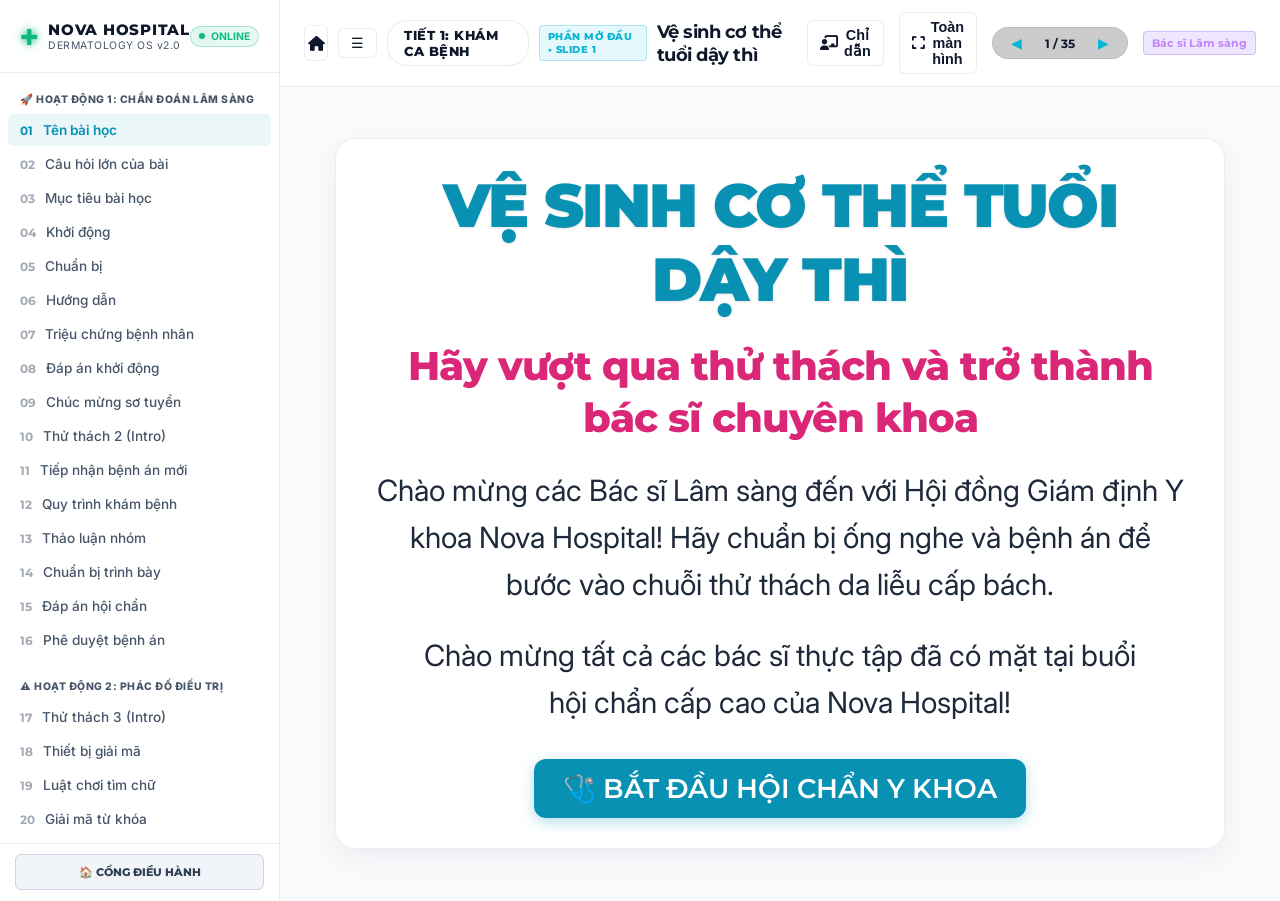
==== puberty_tiet1.html @ f9d6865f "feat: implement vertical 50-50 split layout for teacher guide" ====
<!DOCTYPE html>
<html lang="vi">
<head>
  <meta charset="UTF-8">
  <meta name="viewport" content="width=device-width, initial-scale=1.0">
  <title>NOVA HOSPITAL - PHÒNG KHÁM DA LIỄU ĐIỆN TỬ</title>
  <link rel="preconnect" href="https://fonts.googleapis.com">
  <link rel="preconnect" href="https://fonts.gstatic.com" crossorigin>
  <link href="https://fonts.googleapis.com/css2?family=Inter:wght@300;400;500;600;700;800&family=Montserrat:wght@400;500;600;700;800;900&display=swap" rel="stylesheet">
  <link rel="stylesheet" href="https://cdnjs.cloudflare.com/ajax/libs/font-awesome/6.4.0/css/all.min.css">
  <link rel="stylesheet" href="puberty_style.css">
</head>
<body>
  <!-- Canvas for Confetti -->
  <canvas id="confetti-canvas"></canvas>

  <!-- main app container -->
  <div class="app-container">
    
    <!-- LEFT SIDEBAR -->
    <aside class="sidebar">
      <div class="sidebar-header">
        <div class="clinic-logo">
          <div class="pulse-cross">✚</div>
          <div class="logo-text">
            <span class="logo-title">NOVA HOSPITAL</span>
            <span class="logo-subtitle">DERMATOLOGY OS v2.0</span>
          </div>
        </div>
        <div class="status-badge">
          <span class="live-dot"></span>
          <span class="live-text">ONLINE</span>
        </div>
      </div>

      <!-- Scrollable Steps Menu (35 Slides Navigator) -->
      <div class="sidebar-menu-scrollable">
        <nav class="sidebar-nav">
          <!-- HOẠT ĐỘNG 1 -->
          <div class="nav-group">
            <span class="nav-group-title">🚀 HOẠT ĐỘNG 1: CHẨN ĐOÁN LÂM SÀNG</span>
            <ul>
              <li class="nav-item active" data-slide="1">
                <span class="nav-num">01</span> <span class="nav-txt">Tên bài học</span>
              </li>
              <li class="nav-item" data-slide="2">
                <span class="nav-num">02</span> <span class="nav-txt">Câu hỏi lớn của bài</span>
              </li>
              <li class="nav-item" data-slide="3">
                <span class="nav-num">03</span> <span class="nav-txt">Mục tiêu bài học</span>
              </li>
              <li class="nav-item" data-slide="4">
                <span class="nav-num">04</span> <span class="nav-txt">Khởi động</span>
              </li>
              <li class="nav-item" data-slide="5">
                <span class="nav-num">05</span> <span class="nav-txt">Chuẩn bị</span>
              </li>
              <li class="nav-item" data-slide="6">
                <span class="nav-num">06</span> <span class="nav-txt">Hướng dẫn</span>
              </li>
              <li class="nav-item" data-slide="7">
                <span class="nav-num">07</span> <span class="nav-txt">Triệu chứng bệnh nhân</span>
              </li>
              <li class="nav-item" data-slide="8">
                <span class="nav-num">08</span> <span class="nav-txt">Đáp án khởi động</span>
              </li>
              <li class="nav-item" data-slide="9">
                <span class="nav-num">09</span> <span class="nav-txt">Chúc mừng sơ tuyển</span>
              </li>
              <li class="nav-item" data-slide="10">
                <span class="nav-num">10</span> <span class="nav-txt">Thử thách 2 (Intro)</span>
              </li>
              <li class="nav-item" data-slide="11">
                <span class="nav-num">11</span> <span class="nav-txt">Tiếp nhận bệnh án mới</span>
              </li>
              <li class="nav-item" data-slide="12">
                <span class="nav-num">12</span> <span class="nav-txt">Quy trình khám bệnh</span>
              </li>
              <li class="nav-item" data-slide="13">
                <span class="nav-num">13</span> <span class="nav-txt">Thảo luận nhóm</span>
              </li>
              <li class="nav-item" data-slide="14">
                <span class="nav-num">14</span> <span class="nav-txt">Chuẩn bị trình bày</span>
              </li>
              <li class="nav-item" data-slide="15">
                <span class="nav-num">15</span> <span class="nav-txt">Đáp án hội chẩn</span>
              </li>
              <li class="nav-item" data-slide="16">
                <span class="nav-num">16</span> <span class="nav-txt">Phê duyệt bệnh án</span>
              </li>
            </ul>
          </div>

          <!-- HOẠT ĐỘNG 2 -->
          <div class="nav-group">
            <span class="nav-group-title">⚠️ HOẠT ĐỘNG 2: PHÁC ĐỒ ĐIỀU TRỊ</span>
            <ul>
              <li class="nav-item" data-slide="17">
                <span class="nav-num">17</span> <span class="nav-txt">Thử thách 3 (Intro)</span>
              </li>
              <li class="nav-item" data-slide="18">
                <span class="nav-num">18</span> <span class="nav-txt">Thiết bị giải mã</span>
              </li>
              <li class="nav-item" data-slide="19">
                <span class="nav-num">19</span> <span class="nav-txt">Luật chơi tìm chữ</span>
              </li>
              <li class="nav-item" data-slide="20">
                <span class="nav-num">20</span> <span class="nav-txt">Giải mã từ khóa</span>
              </li>
              <li class="nav-item" data-slide="21">
                <span class="nav-num">21</span> <span class="nav-txt">3 từ khóa đúng</span>
              </li>
              <li class="nav-item" data-slide="22">
                <span class="nav-num">22</span> <span class="nav-txt">Giải thích cơ chế</span>
              </li>
              <li class="nav-item" data-slide="23">
                <span class="nav-num">23</span> <span class="nav-txt">Chúc mừng</span>
              </li>
              <li class="nav-item" data-slide="24">
                <span class="nav-num">24</span> <span class="nav-txt">Thực hành lâm sàng</span>
              </li>
              <li class="nav-item" data-slide="25">
                <span class="nav-num">25</span> <span class="nav-txt">Chuẩn bị kê đơn</span>
              </li>
              <li class="nav-item" data-slide="26">
                <span class="nav-num">26</span> <span class="nav-txt">Quy chế kê đơn</span>
              </li>
              <li class="nav-item" data-slide="27">
                <span class="nav-num">27</span> <span class="nav-txt">Trình duyệt đơn thuốc</span>
              </li>
              <li class="nav-item" data-slide="28">
                <span class="nav-num">28</span> <span class="nav-txt">Đáp án tắm rửa</span>
              </li>
              <li class="nav-item" data-slide="29">
                <span class="nav-num">29</span> <span class="nav-txt">Quy trình làm sạch</span>
              </li>
            </ul>
          </div>

          <!-- HOẠT ĐỘNG 3 -->
          <div class="nav-group">
            <span class="nav-group-title">🛠️ HOẠT ĐỘNG 3: SẮC PHONG CHUYÊN KHOA</span>
            <ul>
              <li class="nav-item" data-slide="30">
                <span class="nav-num">30</span> <span class="nav-txt">Nên làm gì để sạch sẽ</span>
              </li>
              <li class="nav-item" data-slide="31">
                <span class="nav-num">31</span> <span class="nav-txt">Chuẩn bị T-Chart</span>
              </li>
              <li class="nav-item" data-slide="32">
                <span class="nav-num">32</span> <span class="nav-txt">Quy chế thi</span>
              </li>
              <li class="nav-item" data-slide="33">
                <span class="nav-num">33</span> <span class="nav-txt">Phân loại Nên/Không nên</span>
              </li>
              <li class="nav-item" data-slide="34">
                <span class="nav-num">34</span> <span class="nav-txt">Nghi thức sắc phong</span>
              </li>
              <li class="nav-item" data-slide="35">
                <span class="nav-num">35</span> <span class="nav-txt">Quy trình tắm đúng cách</span>
              </li>
            </ul>
          </div>
        </nav>
      </div>
      <!-- Back to Portal button -->
      <div style="padding: 10px 15px; border-top: 1px solid var(--glass-border);">
        <a href="puberty_portal.html" class="btn btn-surface btn-block" style="display: block; text-align: center; text-decoration: none; padding: 10px; border-radius: 6px; font-size: 11px; font-weight: 800; color: var(--text-muted);">🏠 CỔNG ĐIỀU HÀNH</a>
      </div>
    </aside>

    <!-- MAIN APP CONTENT VIEWPORT -->
    <main class="main-content">
      
      <!-- Top header control bar -->
      <header class="top-bar">
        <div class="header-left" style="display: flex; align-items: center; gap: 10px;">
          <a href="puberty_portal.html" class="back-portal-btn" title="Quay lại Cổng Học Tập"><i class="fa-solid fa-house"></i></a>
          <button class="control-btn" id="sidebar-toggle" title="Thu gọn / Mở rộng Sidebar">☰</button>
          <div class="active-stage-indicator" id="current-stage-display">
            TIẾT 1: KHÁM CA BỆNH
          </div>
          <span class="phase-badge" id="slide-phase-badge">BÀI GIẢNG Y KHOA</span>
          <h2 class="slide-title" id="slide-title-text">Hành Trình Sắc Phong Bác Sĩ Chuyên Khoa</h2>
        </div>
        
        <div class="header-right" style="display: flex; align-items: center; gap: 15px;">
          <button class="control-btn" id="teacher-guide-toggle" title="Chỉ dẫn giảng dạy" style="font-weight: 800; display: inline-flex; align-items: center; gap: 6px; cursor: pointer;"><i class="fa-solid fa-chalkboard-user"></i> <span class="btn-lbl">Chỉ dẫn</span></button>
          <button class="control-btn" id="fullscreen-toggle" title="Toàn màn hình" style="font-weight: 800; display: inline-flex; align-items: center; gap: 6px; cursor: pointer;"><i class="fa-solid fa-expand"></i> <span class="btn-lbl">Toàn màn hình</span></button>
          <!-- Slide Navigation Controls -->
          <div class="slide-arrows">
            <button class="arrow-btn" id="prev-slide-btn" title="Slide trước">◀</button>
            <span class="slide-counter" id="slide-counter-text">1 / 35</span>
            <button class="arrow-btn" id="next-slide-btn" title="Slide tiếp theo">▶</button>
          </div>

          <!-- Dynamic status indicator -->
          <div class="role-status">
            <span class="role-badge" id="header-role-badge">Bác sĩ Lâm sàng</span>
          </div>
        </div>
      </header>

      <!-- Slides Viewport -->
      <div class="slides-viewport">

        <!-- ==================== PHẦN MỞ ĐẦU BÀI HỌC ==================== -->
        <!-- Slide 1: Tên bài học -->
        <section class="slide active" id="slide-1">
          <div class="slide-layout flex-center-col text-center">
            <div class="slide-frame">
              <h1 class="main-title">Vệ sinh cơ thể tuổi dậy thì</h1>
              <h2 class="sub-title">Hãy vượt qua thử thách và trở thành bác sĩ chuyên khoa</h2>
              <div class="content-text" style="max-width: 900px; margin: 0 auto;">
                Chào mừng các Bác sĩ Lâm sàng đến với Hội đồng Giám định Y khoa Nova Hospital! 
                Hãy chuẩn bị ống nghe và bệnh án để bước vào chuỗi thử thách da liễu cấp bách.
              </div>
              <div class="content-text" style="font-size: 24pt !important color: #475569; margin-top: 1.5rem;">
                Chào mừng tất cả các bác sĩ thực tập đã có mặt tại buổi hội chẩn cấp cao của Nova Hospital!
              </div>
              <div style="margin-top: 2rem;">
                <button class="btn btn-cyan btn-lg" onclick="navigateToSlide(2)">🩺 BẮT ĐẦU HỘI CHẨN Y KHOA</button>
              </div>
            </div>
          </div>
        </section>

        <!-- Slide 2: Câu hỏi lớn của bài học -->
        <section class="slide" id="slide-2">
          <div class="slide-layout flex-center-col text-center">
            <div class="slide-frame" style="max-width: 1050px; padding: 40px !important;">
              <div class="badge-red" style="padding: 6px 14px; border-radius: 12px; font-size: 16pt !important font-weight: 900; display: inline-block; margin-bottom: 25px; text-transform: uppercase; letter-spacing: 1.5px; background: rgba(6, 182, 212, 0.15); border: 1.5px solid var(--cyan); color: var(--cyan);">❓ CÂU HỎI LỚN (BIG QUESTION)</div>
              <h1 class="main-title" style="font-size: 46pt !important line-height: 1.3; margin-bottom: 30px;">CÂU HỎI LỚN CỦA BÀI HỌC</h1>
              
              <div class="content-text" style="max-width: 850px; margin: 0 auto 35px auto; font-size: 34pt !important font-weight: 900; color: #FFF; line-height: 1.6; padding: 35px 30px; background: rgba(6, 182, 212, 0.04); border: 2px dashed var(--cyan); border-radius: 16px; box-shadow: 0 0 20px rgba(0, 240, 255, 0.1);">
                "Làm thế nào để cơ thể luôn sạch sẽ, thơm tho trong cả giai đoạn tuổi dậy thì?"
              </div>
              
              <div>
                <button class="btn btn-cyan btn-lg btn-pulse" style="font-weight: 900; font-size: 22pt !important" onclick="navigateToSlide(3)">MỤC TIÊU BÀI HỌC ▶</button>
              </div>
            </div>
          </div>
        </section>

        <!-- Slide 2: Mục tiêu bài học -->
        <section class="slide" id="slide-3">
          <div class="slide-layout flex-center-col text-center">
            <div class="slide-frame">
              <h1 class="main-title">Mục tiêu cần đạt</h1>
              <div class="content-text" style="max-width: 900px; text-align: left; margin: 2rem auto 0 auto; display: flex; flex-direction: column; gap: 20px;">
                <div>- 🎯 <strong>Kiến thức:</strong> Giải mã được cơ chế sinh mùi và mụn do hoóc-môn tuổi dậy thì.</div>
                <div>- 🎯 <strong>Kỹ năng:</strong> Khám, chẩn đoán ca bệnh và kê đơn quy trình làm sạch định lượng chuẩn y khoa.</div>
                <div>- 🎯 <strong>Thái độ:</strong> Chủ động, tự tin chăm sóc cơ thể sạch sẽ, thơm tho và xóa bỏ ngại ngùng.</div>
              </div>
              <div style="margin-top: 3rem;">
                <button class="btn btn-cyan btn-lg" onclick="navigateToSlide(4)">TIẾN VÀO THỬ THÁCH 1 ▶</button>
              </div>
            </div>
          </div>
        </section>

        <!-- ==================== THỬ THÁCH 1: KHÁM LÂM SÀNG SƠ BỘ ==================== -->
        <!-- Slide 3: Tên hoạt động Khởi động -->
        <section class="slide" id="slide-4">
          <div class="slide-layout flex-center-col text-center">
            <div class="slide-frame">
              <h1 class="main-title">Khởi động</h1>
              <h2 class="sub-title">Cấp độ: Bác sĩ Thực tập</h2>
              <div class="content-text" style="max-width: 800px; margin: 0 auto;">
                - <strong>Nhiệm vụ:</strong> Tìm ra nguyên nhân khiến bệnh nhân gặp các triệu chứng bất thường.
              </div>

              <!-- Emergency Zone Siren and Doctor Image -->
              <div class="emergency-zone">
                <div class="emergency-light-container">
                  <div class="emergency-siren">🚨</div>
                </div>
                <img src="symptom_doctor.png" alt="Doctor" style="width: 140px; height: 140px; object-fit: contain; border-radius: 12px;">
                <div class="emergency-light-container">
                  <div class="emergency-siren">🚨</div>
                </div>
              </div>

              <div style="margin-top: 3rem;">
                <button class="btn btn-cyan btn-lg" onclick="navigateToSlide(5)">TIẾP NHẬN BỆNH ÁN ▶</button>
              </div>
            </div>
          </div>
        </section>

        <!-- Slide 4: Khởi động — Chuẩn bị -->
        <section class="slide prep-slide" id="slide-5">
          <div class="slide-layout flex-center-col text-center">
            <div class="slide-frame">
              <h1 class="main-title">CHUẨN BỊ</h1>
              <h2 class="sub-title">Sẵn sàng kíp trực</h2>
              <div class="content-text" style="max-width: 900px; text-align: left; margin: 2rem auto 0 auto; display: flex; flex-direction: column; gap: 20px;">
                <div>- 👥 Chia nhóm 4 học sinh (kíp trực lâm sàng).</div>
                <div>- 📖 Chuẩn bị đọc hồ sơ bệnh án trên màn hình.</div>
              </div>
              <div style="margin-top: 3rem;">
                <button class="btn btn-cyan btn-lg" onclick="navigateToSlide(6)">XEM HƯỚNG DẪN ▶</button>
              </div>
            </div>
          </div>
        </section>

        <!-- Slide 5: Khởi động — Hướng dẫn & Yêu cầu -->
        <section class="slide prep-slide" id="slide-6">
          <div class="slide-layout flex-center-col text-center">
            <div class="slide-frame">
              <h1 class="main-title">HƯỚNG DẪN</h1>
              <h2 class="sub-title">Nhiệm vụ cho bác sĩ</h2>
              <div class="content-text" style="max-width: 900px; text-align: left; margin: 2rem auto 0 auto; display: flex; flex-direction: column; gap: 20px;">
                <div>- 💡 Đọc bệnh án và tìm ra nguyên nhân bệnh nhân có các triệu chứng đó.</div>
                <div>- 🙋 Giơ tay lên bảng chỉ ra nguyên nhân phát sinh triệu chứng.</div>
              </div>
              <div style="margin-top: 3rem;">
                <button class="btn btn-cyan btn-lg" onclick="navigateToSlide(7)">XEM HỒ SƠ BỆNH ÁN ▶</button>
              </div>
            </div>
          </div>
        </section>

        <!-- Slide 6: Khởi động — Câu hỏi điều hướng (Dossiers displayed here) -->
        <section class="slide" id="slide-7">
          <div class="slide-layout flex-center-col text-center" style="justify-content: flex-start; padding-top: 1rem;">
            <div class="slide-frame" style="max-width: 1100px;">
              <h1 class="main-title" style="margin-bottom: 0.25rem !important; font-size: 34pt !important">TÌM NGUYÊN NHÂN GÂY RA CÁC TRIỆU CHỨNG BẤT THƯỜNG CỦA BỆNH NHÂN</h1>
              <h2 class="sub-title" style="margin-bottom: 0.75rem !important;">Hồ sơ bệnh án trên màn hình</h2>
              
              <div style="display: flex; gap: 15px; justify-content: center; width: 100%; flex-wrap: wrap; margin-top: 1rem;">
                <!-- Bệnh nhân Su -->
                <div class="patient-folder" style="width: 320px !important; cursor: default;">
                  <img src="symptom_acne.png" class="patient-img" alt="Su Acne">
                  <h3 style="color: #0891B2; margin-top: 5px; font-size: 28pt !important">Bạn SU</h3>
                  <div style="text-align: left; font-size: 24pt !important margin-top: 10px; line-height: 1.4;">
                    <span class="badge-red" style="padding: 1px 6px; border-radius: 4px; font-size: 0.75rem; font-weight: 700;">MỤN SƯNG ĐỎ</span>
                    <div style="margin-top: 8px;">- <strong>Triệu chứng:</strong> Da mặt đổ nhiều dầu, xuất hiện nhiều nốt mụn đỏ sưng tấy trên trán.</div>
                    <div style="margin-top: 8px; color: #BE123C;">- <strong>Thói quen:</strong> Thường xuyên dùng tay bẩn sờ lên mặt, tự ý cạy và nặn mụn.</div>
                  </div>
                </div>

                <!-- Bệnh nhân Nam -->
                <div class="patient-folder" style="width: 320px !important; cursor: default;">
                  <img src="symptom_sweat.png" class="patient-img" alt="Nam Sweat">
                  <h3 style="color: #DB2777; margin-top: 5px; font-size: 28pt !important">Bạn NAM</h3>
                  <div style="text-align: left; font-size: 24pt !important margin-top: 10px; line-height: 1.4;">
                    <span class="badge-amber" style="padding: 1px 6px; border-radius: 4px; font-size: 0.75rem; font-weight: 700;">MÙI CHUA NÁCH</span>
                    <div style="margin-top: 8px;">- <strong>Triệu chứng:</strong> Vùng dưới cánh tay tiết nhiều mồ hôi và phát ra mùi chua nồng, khó chịu.</div>
                    <div style="margin-top: 8px; color: #B45309;">- <strong>Thói quen:</strong> Đá bóng xong không tắm ngay, chỉ lau qua người, mặc nguyên quần áo đẫm mồ hôi đi ngủ.</div>
                  </div>
                </div>

                <!-- Bệnh nhân Kem -->
                <div class="patient-folder" style="width: 320px !important; cursor: default;">
                  <img src="symptom_dental.png" class="patient-img" alt="Kem Dental">
                  <h3 style="color: #8B5CF6; margin-top: 5px; font-size: 28pt !important">Bạn KEM</h3>
                  <div style="text-align: left; font-size: 24pt !important margin-top: 10px; line-height: 1.4;">
                    <span class="badge-pink" style="padding: 1px 6px; border-radius: 4px; font-size: 0.75rem; font-weight: 700;">HÔI MIỆNG</span>
                    <div style="margin-top: 8px;">- <strong>Triệu chứng:</strong> Hơi thở bị hôi, có mùi khó chịu dù vẫn đánh răng hàng ngày.</div>
                    <div style="margin-top: 8px; color: #BE185D;">- <strong>Thói quen:</strong> Hay ăn đồ ngọt buổi tối, thường xuyên quên đánh răng, không cạo lưỡi và không súc miệng sau ăn ngọt.</div>
                  </div>
                </div>
              </div>

              <div style="margin-top: 2rem;">
                <button class="btn btn-cyan btn-lg" onclick="navigateToSlide(8)">ĐỐI CHIẾU LÂM SÀNG ▶</button>
              </div>
            </div>
          </div>
        </section>

        <!-- Slide 7: Khởi động — Đáp án -->
        <section class="slide" id="slide-8">
          <div class="slide-layout flex-center-col text-center" style="justify-content: flex-start; padding-top: 1rem;">
            <div class="slide-frame" style="max-width: 1100px;">
              <h1 class="main-title" style="margin-bottom: 0.25rem !important;">KẾT QUẢ ĐỐI CHIẾU LÂM SÀNG</h1>
              <h2 class="sub-title" style="margin-bottom: 0.75rem !important;">Nguyên nhân thực tế từ thói quen</h2>
              <p class="content-text" style="margin-bottom: 1rem; font-size: 24pt !important">- 👉 <strong>Tương tác:</strong> Click mở từng hồ sơ dưới đây để xem chẩn đoán chi tiết sau khi học sinh trình bày</p>
              
              <div class="patient-folders">
                <!-- Su Diagnosis -->
                <div class="patient-folder" onclick="toggleFolder(this)" style="width: 320px !important;">
                  <img src="symptom_acne.png" class="patient-img" alt="Su">
                  <h3 style="color: #0891B2; margin-top: 5px; font-size: 24pt !important">Bệnh nhân SU</h3>
                  <div class="patient-folder-content" style="font-size: 24pt !important line-height: 1.4;">
                    - <strong>Chẩn đoán y khoa:</strong> Hoóc-môn tuổi dậy thì kích thích tuyến bã nhờn hoạt động mạnh gây thừa dầu, tắc lỗ chân lông. Việc dùng tay bẩn cạy mụn khiến vi khuẩn tấn công gây sưng viêm.
                  </div>
                </div>

                <!-- Nam Diagnosis -->
                <div class="patient-folder" onclick="toggleFolder(this)" style="width: 320px !important;">
                  <img src="symptom_sweat.png" class="patient-img" alt="Nam">
                  <h3 style="color: #DB2777; margin-top: 5px; font-size: 24pt !important">Bệnh nhân NAM</h3>
                  <div class="patient-folder-content" style="font-size: 24pt !important line-height: 1.4;">
                    - <strong>Chẩn đoán y khoa:</strong> Hoóc-môn tuổi dậy thì kích hoạt tuyến mồ hôi đặc (apocrine) tiết ra protein và chất béo. Các chất tiết này bị vi khuẩn trên da phát triển phân hủy, dẫn đến mùi hôi chua.
                  </div>
                </div>

                <!-- Kem Diagnosis -->
                <div class="patient-folder" onclick="toggleFolder(this)" style="width: 320px !important;">
                  <img src="symptom_dental.png" class="patient-img" alt="Kem">
                  <h3 style="color: #8B5CF6; margin-top: 5px; font-size: 24pt !important">Bệnh nhân KEM</h3>
                  <div class="patient-folder-content" style="font-size: 24pt !important line-height: 1.4;">
                    - <strong>Chẩn đoán y khoa:</strong> Thức ăn thừa và đường từ đồ ngọt tù đọng trong khoang miệng, kẽ răng và bề mặt lưỡi tạo môi trường lý tưởng cho vi khuẩn phát triển, phân hủy hữu cơ và sinh ra mùi hôi.
                  </div>
                </div>
              </div>

              <div style="margin-top: 2rem;">
                <button class="btn btn-cyan btn-lg" onclick="navigateToSlide(9)">XÁC NHẬN KẾT QUẢ ▶</button>
              </div>
            </div>
          </div>
        </section>

        <!-- Slide 8: Khởi động — Tổng kết & Chúc mừng -->
        <section class="slide" id="slide-9">
          <div class="slide-layout flex-center-col text-center">
            <div class="slide-frame">
              <h1 class="main-title">CHÚC MỪNG: VƯỢT QUA VÒNG SƠ TUYỂN!</h1>
              <h2 class="sub-title">Kết luận của Viện trưởng</h2>
              <div class="content-text" style="max-width: 900px; margin: 0 auto; text-align: left;">
                <span style="font-size: 4rem; display: block; margin-bottom: 1rem; text-align: center;">🎉</span>
                <div style="text-align: center; font-weight: bold; margin-bottom: 1rem;">Chúc mừng các bác sĩ đã nhận diện chính xác hành vi lỗi!</div>
                <div>- <strong>Tổng kết:</strong> Các triệu chứng mụn hay mùi hôi đều xuất phát trực tiếp từ những thói quen sinh hoạt chưa khoa học của các bạn khi bước vào lứa tuổi này.</div>
              </div>
              <div style="margin-top: 3rem;">
                <button class="btn btn-cyan btn-lg" onclick="navigateToSlide(10)">TIẾN VÀO THỬ THÁCH 2 ▶</button>
              </div>
            </div>
          </div>
        </section>

        <!-- ==================== HOẠT ĐỘNG 1: HỘI CHẨN CA BỆNH ==================== -->
        <!-- Slide 9: Tên Hoạt động 1 (Welcome Interns to Residents) -->
        <section class="slide" id="slide-10">
          <div class="slide-layout flex-center-col text-center">
            <div class="slide-frame">
              <h1 class="main-title">THỬ THÁCH 2: HỘI CHẨN CHUYÊN SÂU</h1>
              <h2 class="sub-title">Chào mừng các bác sĩ nội trú</h2>
              <div class="content-text" style="max-width: 850px; margin: 0 auto; line-height: 1.8;">
                Chào mừng các bạn đã được thăng cấp lên Bác sĩ Nội trú!<br>
                Thử thách thứ 2 yêu cầu chúng ta hội chẩn chuyên sâu để truy tìm thủ phạm thực sự bên trong cơ thể.
              </div>
              <div style="margin-top: 3rem;">
                <button class="btn btn-cyan btn-lg" onclick="navigateToSlide(11)">TIẾP NHẬN HỒ SƠ BỆNH ÁN ▶</button>
              </div>
            </div>
          </div>
        </section>

        <!-- Slide 10: Hoạt động 1 — Chuẩn bị (Tích hợp 5 hồ sơ bệnh án để chọn và bốc thăm) -->
        <section class="slide" id="slide-11">
          <div class="slide-layout flex-center-col text-center" style="justify-content: flex-start; padding-top: 0.5rem;">
            <div class="slide-frame" style="max-width: 1100px;">
              <h1 class="main-title" style="margin-bottom: 0.25rem !important;">TIẾP NHẬN HỒ SƠ BỆNH ÁN MỚI</h1>
              <h2 class="sub-title" style="margin-bottom: 0.5rem !important;">Hồ sơ bệnh nhân lâm sàng (Nova Hospital)</h2>
              
              <div class="content-text" style="text-align: left; max-width: 900px; margin: 0 auto 1.5rem auto; font-size: 24pt !important">
                - 👥 <strong>Chuẩn bị:</strong> Chia nhóm 4 kíp trực.
                - 📖 Đọc hồ sơ bệnh án trên màn hình.
                - 🎲 Click chọn các thẻ bên dưới hoặc bấm nút "BỐC THĂM BỆNH ÁN NGẪU NHIÊN" để kíp trực nhận ca bệnh.
              </div>

              <!-- Case Shuffler Container -->
              <div class="shuffle-container">
                <div class="shuffle-cards-row" id="shuffler-cards-row">
                  <!-- Minh -->
                  <div class="shuffle-card" id="sh-card-minh" onclick="selectHospitalPatient('minh')">
                    <span style="font-size: 34pt !important">👦</span>
                    <strong style="margin-top: 10px;">Bạn Minh</strong>
                  </div>
                  <!-- Nhi -->
                  <div class="shuffle-card" id="sh-card-nhi" onclick="selectHospitalPatient('nhi')">
                    <span style="font-size: 34pt !important">👧</span>
                    <strong style="margin-top: 10px;">Bạn Nhi</strong>
                  </div>
                  <!-- An -->
                  <div class="shuffle-card" id="sh-card-an" onclick="selectHospitalPatient('an')">
                    <span style="font-size: 34pt !important">👦</span>
                    <strong style="margin-top: 10px;">Bạn An</strong>
                  </div>
                  <!-- Linh -->
                  <div class="shuffle-card" id="sh-card-linh" onclick="selectHospitalPatient('linh')">
                    <span style="font-size: 34pt !important">👧</span>
                    <strong style="margin-top: 10px;">Bạn Linh</strong>
                  </div>
                  <!-- Ninh -->
                  <div class="shuffle-card" id="sh-card-ninh" onclick="selectHospitalPatient('ninh')">
                    <span style="font-size: 34pt !important">👦</span>
                    <strong style="margin-top: 10px;">Bạn Ninh</strong>
                  </div>
                </div>

                <div style="display: flex; gap: 15px; margin-top: 0.5rem; justify-content: center;">
                  <button class="btn btn-cyan" id="start-shuffle-btn" onclick="startCaseShuffler()">🎲 BỐC THĂM BỆNH ÁN NGẪU NHIÊN</button>
                </div>

                <!-- Patient info details card (No mechanism details!) -->
                <div id="hospital-patient-details-box" style="width: 100%; text-align: left; padding: 15px; min-height: 180px; line-height: 1.5; font-size: 24pt !important border: 1px solid rgba(0,0,0,0.08); border-radius: 12px; margin-top: 1rem; background: #FFF;">
                  <div id="shuffler-placeholder" style="text-align: center; color: #94A3B8; padding-top: 30px;">
                    🔍 Click chọn một thẻ bệnh nhân ở trên hoặc bấm nút Bốc thăm để xem hồ sơ lâm sàng chi tiết.
                  </div>
                  <div id="shuffler-patient-detail" class="hidden">
                    <h3 id="detail-patient-name" style="color: #0891B2; margin-bottom: 10px; font-size: 28pt !important">Hồ sơ bệnh nhân</h3>
                    <p id="detail-patient-symptoms">🔴 <strong>Triệu chứng lâm sàng:</strong> ...</p>
                    <p id="detail-patient-habits" style="margin-top: 8px;">⚠️ <strong>Thói quen sinh hoạt chưa đúng:</strong> ...</p>
                  </div>
                </div>
              </div>

              <div style="margin-top: 1.5rem;">
                <button class="btn btn-cyan btn-lg" onclick="navigateToSlide(12)">XEM QUY TRÌNH HỘI CHẨN ▶</button>
              </div>
            </div>
          </div>
        </section>

        <!-- Slide 11: Hoạt động 1 — Quy trình khám bệnh (5-min timer) -->
        <section class="slide" id="slide-12">
          <div class="slide-layout flex-center-col text-center">
            <div class="slide-frame">
              <div style="text-align: center; margin-bottom: 1.5rem;">
                <span class="main-title" style="font-size: 46pt !important display: inline-block;">QUY TRÌNH KHÁM BỆNH</span>
                <span class="sub-title" style="font-size: 28pt !important display: inline-block; margin-left: 15px;">- Yêu cầu thực hiện cho kíp trực</span>
              </div>
              
              <div class="content-text" style="max-width: 950px; text-align: left; margin: 0 auto; display: flex; flex-direction: column; gap: 12px; font-size: 24pt !important">
                <div>- <strong>Bước 1:</strong> Nhóm chọn 1 bệnh án bất kỳ trong 5 hồ sơ.</div>
                <div>- <strong>Bước 2:</strong> Đọc kỹ, dùng bút khoanh tròn các thói quen chưa hợp lý trên phiếu học tập.</div>
                <div>- <strong>Bước 3:</strong> Thảo luận, tìm ra nguyên nhân sâu xa và cơ chế khoa học của ca bệnh đó.</div>
                <div style="color: #BE185D; font-weight: bold; border-top: 1px dashed rgba(0,0,0,0.08); padding-top: 8px; margin-top: 5px;">
                  - ❓ <strong>Câu hỏi thách thức:</strong> Lý do sâu xa nào bên trong cơ thể đã kích thích, làm bùng phát các triệu chứng da đổ dầu, mụn trứng cá và mồ hôi chua nồng ở lứa tuổi này?
                </div>
              </div>

              <!-- 5 Minutes Timer -->
              <div class="slide-timer-container" id="timer-container-11">
                <div class="slide-timer-display" id="timer-display-11">05:00</div>
                <div style="display: flex; gap: 6px; justify-content: center; margin-top: 8px;">
                  <button class="btn btn-cyan btn-sm" onclick="startSlideTimer(11, 300)">▶ Bắt đầu</button>
                  <button class="btn btn-surface btn-sm" onclick="pauseSlideTimer(11)">⏸ Tạm dừng</button>
                  <button class="btn btn-surface btn-sm" onclick="resetSlideTimer(11, 300)">🔄 Đặt lại</button>
                </div>
              </div>

              <div style="margin-top: 1.5rem;">
                <button class="btn btn-cyan btn-lg" onclick="navigateToSlide(13)">THẢO LUẬN NHÓM ▶</button>
              </div>
            </div>
          </div>
        </section>

        <!-- Slide 12: Thảo luận nhóm và chuẩn bị trình bày (2-min timer) -->
        <section class="slide prep-slide" id="slide-13">
          <div class="slide-layout flex-center-col text-center">
            <div class="slide-frame">
              <h1 class="main-title">THẢO LUẬN NHÓM VÀ CHUẨN BỊ TRÌNH BÀY</h1>
              <h2 class="sub-title">Đồng hồ thảo luận</h2>
              
              <div class="content-text" style="max-width: 900px; text-align: left; margin: 0 auto; display: flex; flex-direction: column; gap: 20px;">
                <div>- 🧠 Tiến hành thảo luận nhóm nhanh trong kíp trực.</div>
                <div>- 📝 Ghi chép câu trả lời và chuẩn bị nội dung báo cáo theo mẫu.</div>
              </div>

              <!-- 2 Minutes Timer -->
              <div class="slide-timer-container" id="timer-container-12">
                <div class="slide-timer-display" id="timer-display-12">02:00</div>
                <div style="display: flex; gap: 6px; justify-content: center; margin-top: 8px;">
                  <button class="btn btn-cyan btn-sm" onclick="startSlideTimer(12, 120)">▶ Bắt đầu</button>
                  <button class="btn btn-surface btn-sm" onclick="pauseSlideTimer(12)">⏸ Tạm dừng</button>
                  <button class="btn btn-surface btn-sm" onclick="resetSlideTimer(12, 120)">🔄 Đặt lại</button>
                </div>
              </div>

              <div style="margin-top: 2rem;">
                <button class="btn btn-cyan btn-lg" onclick="navigateToSlide(14)">CHUẨN BỊ BÁO CÁO ▶</button>
              </div>
            </div>
          </div>
        </section>

        <!-- Slide 13: Hoạt động 1 — Chuẩn bị trình bày (2-min timer) -->
        <section class="slide prep-slide" id="slide-14">
          <div class="slide-layout flex-center-col text-center">
            <div class="slide-frame">
              <h1 class="main-title">Chuẩn bị trình bày</h1>
              <h2 class="sub-title">Thảo luận nhóm và chuẩn bị trình bày</h2>
              
              <div class="content-text" style="max-width: 900px; margin: 0 auto; background: rgba(255, 255, 255, 0.9); padding: 25px; border-radius: 12px; border: 1px solid rgba(0,0,0,0.08); line-height: 1.6; text-align: left; font-size: 24pt !important">
                <strong style="color: #0891B2; display: block; margin-bottom: 8px; font-size: 28pt !important text-align: center;">Mẫu câu báo cáo chuyên nghiệp:</strong>
                <div>- "Nhóm em chọn bệnh án của bạn..."</div>
                <div>- "Bệnh nhân có triệu chứng là..."</div>
                <div>- "Thói quen sinh hoạt chưa đúng là..."</div>
                <div>- "Nhóm em dự đoán lý do sâu xa gây ra triệu chứng là..."</div>
              </div>

              <!-- 2 Minutes Timer -->
              <div class="slide-timer-container" id="timer-container-13">
                <div class="slide-timer-display" id="timer-display-13">02:00</div>
                <div style="display: flex; gap: 6px; justify-content: center; margin-top: 8px;">
                  <button class="btn btn-cyan btn-sm" onclick="startSlideTimer(13, 120)">▶ Bắt đầu</button>
                  <button class="btn btn-surface btn-sm" onclick="pauseSlideTimer(13)">⏸ Tạm dừng</button>
                  <button class="btn btn-surface btn-sm" onclick="resetSlideTimer(13, 120)">🔄 Đặt lại</button>
                </div>
              </div>

              <div style="margin-top: 1.5rem;">
                <button class="btn btn-cyan btn-lg" onclick="navigateToSlide(15)">LẬT MỞ ĐÁP ÁN ▶</button>
              </div>
            </div>
          </div>
        </section>

        <!-- Slide 14: Hoạt động 1 — Đáp án -->
        <section class="slide" id="slide-15">
          <div class="slide-layout flex-center-col text-center">
            <div class="slide-frame">
              <h1 class="main-title">HỒ SƠ LẬT MỞ: ĐÁP ÁN Y KHOA</h1>
              <h2 class="sub-title">Thủ phạm giấu mặt lộ diện</h2>
              <p class="content-text" style="font-size: 24pt !important">- 🔒 Tương tác: Hãy click vào ô bảo mật bên dưới để giải mã thủ phạm</p>
              
              <div class="secret-reveal-box" onclick="toggleSecretBox(this)">
                <div class="secret-reveal-text" id="slide-14-secret-text">🔒 CLICK ĐỂ GIẢI MÃ THỦ PHẠM GIẤU MẶT</div>
              </div>

              <div style="margin-top: 3rem;">
                <button class="btn btn-cyan btn-lg" onclick="navigateToSlide(16)">TỔNG KẾT HỘI CHẨN ▶</button>
              </div>
            </div>
          </div>
        </section>

        <!-- Slide 15: Hoạt động 1 — Tổng kết & Chúc mừng (Phê duyệt đóng dấu) -->
        <section class="slide prep-slide" id="slide-16">
          <div class="slide-layout flex-center-col text-center">
            <div class="slide-frame" id="slide-15-frame" style="min-height: 480px; position: relative;">
              <h1 class="main-title">XUẤT SẮC: KÍP TRỰC HOÀN THÀNH NHIỆM VỤ!</h1>
              <h2 class="sub-title">Tổng kết từ Hội đồng Giám định</h2>
              <div class="content-text" style="max-width: 950px; margin: 0 auto; text-align: left;">
                <span style="font-size: 4rem; display: block; margin-bottom: 1rem; text-align: center;">🎉</span>
                <div style="text-align: center; font-weight: bold; margin-bottom: 1rem;">Chúc mừng các nhóm đã chẩn đoán đúng bệnh lý nền!</div>
                <div>- <strong>Tổng kết:</strong> Sự thay đổi hoóc-môn tuổi dậy thì bên trong kết hợp với các thói quen sinh hoạt chưa đúng bên ngoài chính là nguyên nhân kép gây ra mùi và mụn.</div>
              </div>

              <!-- Approved Stamp -->
              <div class="cert-stamp" id="approved-stamp-el">ĐÃ PHÊ DUYỆT</div>

              <div style="margin-top: 3rem; display: flex; gap: 15px; justify-content: center;">
                <button class="btn btn-cyan btn-lg" id="stamp-btn" onclick="applyApprovedStamp()">🩺 PHÊ DUYỆT HỘI CHẨN</button>
                <button class="btn btn-surface btn-lg" onclick="navigateToSlide(17)">TIẾN VÀO THỬ THÁCH 3 ▶</button>
              </div>
            </div>
          </div>
        </section>

        <!-- ==================== HOẠT ĐỘNG 2: GIẢI MÃ MÙI CƠ THỂ ==================== -->
        <!-- Slide 16: Tên Hoạt động 2 -->
        <section class="slide" id="slide-17">
          <div class="slide-layout flex-center-col text-center">
            <div class="slide-frame">
              <h1 class="main-title">THỬ THÁCH 3: PHÒNG THÍ NGHIỆM SINH HỌC</h1>
              <h2 class="sub-title">Cấp độ: Bác sĩ chính</h2>
              <div class="content-text" style="max-width: 850px; margin: 0 auto;">
                - <strong>Nhiệm vụ:</strong> Tìm ra 3 yếu tố cốt lõi khiến cơ thể tuổi dậy thì dễ có mùi khó chịu.
              </div>
              <div style="margin-top: 3rem;">
                <button class="btn btn-cyan btn-lg" onclick="navigateToSlide(18)">BẮT ĐẦU GIẢI MÃ ▶</button>
              </div>
            </div>
          </div>
        </section>

        <!-- Slide 17: Hoạt động 2 — Chuẩn bị -->
        <section class="slide" id="slide-18">
          <div class="slide-layout flex-center-col text-center">
            <div class="slide-frame">
              <h1 class="main-title">KÍCH HOẠT THIẾT BỊ GIẢI MÃ</h1>
              <h2 class="sub-title">Chuẩn bị giấy nháp</h2>
              <div class="content-text" style="max-width: 900px; text-align: left; margin: 0 auto; display: flex; flex-direction: column; gap: 20px;">
                <div>- 📝 Các nhóm chuẩn bị sẵn giấy nháp và bút để ghi lại các gợi ý chữ cái từ giáo viên.</div>
                <div>- 🔔 Tập trung cao độ để giành quyền bấm chuông trả lời từ khóa.</div>
              </div>
              <div style="margin-top: 3rem;">
                <button class="btn btn-cyan btn-lg" onclick="navigateToSlide(19)">LUẬT CHƠI CHI TIẾT ▶</button>
              </div>
            </div>
          </div>
        </section>

        <!-- Slide 18: Hoạt động 2 — Hướng dẫn & Yêu cầu -->
        <section class="slide" id="slide-19">
          <div class="slide-layout flex-center-col text-center">
            <div class="slide-frame">
              <h1 class="main-title">LUẬT CHƠI: ĐỌC GỢI Ý - TÌM CHỮ CÁI</h1>
              <h2 class="sub-title">Quy chế tính điểm cho kíp trực</h2>
              <div class="content-text" style="max-width: 900px; text-align: left; margin: 0 auto; display: flex; flex-direction: column; gap: 20px;">
                <div>- 👉 <strong>Yêu cầu:</strong> Thảo luận nhóm thật nhanh dựa trên gợi ý từ GV và đếm số ký tự chữ cái.</div>
                <div>- ⚡ <strong>Tương tác:</strong> Cả nhóm đồng thanh hô to từ khóa ngay khi tìm ra mật mã để giành điểm số lâm sàng.</div>
              </div>
              <div style="margin-top: 3rem;">
                <button class="btn btn-cyan btn-lg" onclick="navigateToSlide(20)">TRUY TÌM CHÌA KHÓA ▶</button>
              </div>
            </div>
          </div>
        </section>

        <!-- Slide 19: Hoạt động 2 — Câu hỏi điều hướng (Hangman Game) -->
        <section class="slide" id="slide-20">
          <div class="slide-layout flex-center-col text-center">
            <div class="slide-frame" style="max-width: 1000px;">
              <h1 class="main-title">TRUY TÌM 3 CHÌA KHÓA BÍ ẨN</h1>
              <h2 class="sub-title">Giải mã câu hỏi điều hướng</h2>
              
              <div style="display: flex; justify-content: space-between; align-items: center; margin-bottom: 1rem; width: 100%; border-bottom: 1px solid rgba(0,0,0,0.08); padding-bottom: 10px;">
                <span style="font-size: 24pt !important font-weight: bold; color: #0891B2;" id="hangman-round-text">Từ khóa 1 / 3</span>
                <div class="game-heart-container" id="hangman-heart-container">
                  <!-- Hearts rendered dynamically -->
                </div>
              </div>

              <div style="background: rgba(0,0,0,0.02); padding: 15px; border-radius: 8px; border: 1px solid rgba(0,0,0,0.04); font-size: 24pt !important text-align: left; line-height: 1.5; width: 100%;">
                <strong style="color: #DB2777;">Gợi ý:</strong> <span id="hangman-clue-text">...</span>
              </div>

              <!-- Blanks -->
              <div class="game-word-blanks" id="hangman-blanks-container">
                <!-- Blanks rendered dynamically -->
              </div>

              <!-- Virtual Keyboard -->
              <div class="game-keyboard" id="hangman-keyboard-container">
                <!-- A-Z keyboard dynamically rendered -->
              </div>

              <div style="margin-top: 2rem; display: flex; gap: 10px; justify-content: center;">
                <button class="btn btn-surface" id="skip-hangman-btn" onclick="skipHangmanWord()">⏩ BỎ QUA</button>
                <button class="btn btn-cyan btn-lg" onclick="navigateToSlide(21)">XEM ĐÁP ÁN ▶</button>
              </div>
            </div>
          </div>
        </section>

        <!-- Slide 20: Hoạt động 2 — Đáp án -->
        <section class="slide" id="slide-21">
          <div class="slide-layout flex-center-col text-center">
            <div class="slide-frame">
              <h1 class="main-title">3 từ khoá đúng</h1>
              <h2 class="sub-title">3 nguyên nhân khiến cơ thể tuổi dậy thì dễ có mùi khó chịu</h2>
              <p class="content-text" style="font-size: 24pt !important">- 👉 Tương tác: Click chọn từng thẻ để giải mật mã</p>
              
              <div class="keyword-reveal-cards">
                <div class="keyword-reveal-card" onclick="toggleKeywordCard(this)">
                  <span>🔑 Chìa khóa 1:</span>
                  <div class="keyword-reveal-val">HORMONE</div>
                </div>
                <div class="keyword-reveal-card" onclick="toggleKeywordCard(this)">
                  <span>🔑 Chìa khóa 2:</span>
                  <div class="keyword-reveal-val">TUYẾN MỒ HÔI</div>
                </div>
                <div class="keyword-reveal-card" onclick="toggleKeywordCard(this)">
                  <span>🔑 Chìa khóa 3:</span>
                  <div class="keyword-reveal-val">VI KHUẨN PHÁT TRIỂN</div>
                </div>
              </div>

              <div style="margin-top: 3rem;">
                <button class="btn btn-cyan btn-lg" onclick="navigateToSlide(22)">XEM CƠ CHẾ KHOA HỌC ▶</button>
              </div>
            </div>
          </div>
        </section>

        <!-- Slide 21: Hoạt động 2 — Giải thích cơ chế (Simulated Video Player Removed!) -->
        <section class="slide" id="slide-22">
          <div class="slide-layout flex-center-col text-center">
            <div class="slide-frame" style="max-width: 950px;">
              <h1 class="main-title">ĐOẠN GIẢI THÍCH KHOA HỌC</h1>
              <h2 class="sub-title">Cơ chế sinh mùi dưới góc nhìn bác sĩ</h2>
              
              <div class="content-text" style="text-align: left; margin: 2rem auto; display: flex; flex-direction: column; gap: 20px;">
                <div>- 🔬 <strong>Hormone</strong> kích thích <strong>Tuyến mồ hôi</strong> tiết nhiều chất béo/protein ở nách, vùng kín.</div>
                <div>- 💧 Mồ hôi này ban đầu không có mùi, nhưng khi tiết ra bề mặt da, đây lại là món ăn của vi khuẩn.</div>
                <div>- 🦠 <strong>Vi khuẩn phát triển</strong> phân hủy chất béo này \(\rightarrow\) Tạo ra mùi hôi chua khó chịu.</div>
              </div>

              <div style="margin-top: 3rem;">
                <button class="btn btn-cyan btn-lg" onclick="navigateToSlide(23)">TỔNG KẾT HOẠT ĐỘNG 2 ▶</button>
              </div>
            </div>
          </div>
        </section>

        <!-- Slide 22: Hoạt động 2 — Tổng kết & Chúc mừng -->
        <section class="slide" id="slide-23">
          <div class="slide-layout flex-center-col text-center">
            <div class="slide-frame">
              <h1 class="main-title">CHÚC MỪNG</h1>
              <h2 class="sub-title">Sắc phong bác sĩ chính</h2>
              <div class="content-text" style="max-width: 900px; margin: 0 auto; text-align: left;">
                <span style="font-size: 4rem; display: block; margin-bottom: 1rem; text-align: center;">🎉</span>
                <div style="text-align: center; font-weight: bold; margin-bottom: 1.5rem; color: #10B981;">Chúc mừng các bạn đã trở thành Bác sĩ chính của Khoa Da liễu - Bệnh viện Nova</div>
                <div>- <strong>Tổng kết cơ chế:</strong> Cơ thể tuổi dậy thì có mùi khó chịu là do sự cộng hưởng của: <span style="color: #0891B2; font-weight: 800;">Hormone + Tuyến mồ hôi tăng tiết + Vi khuẩn phát triển phân hủy chất tiết đó</span>.</div>
              </div>
              <div style="margin-top: 3rem;">
                <button class="btn btn-cyan btn-lg" onclick="navigateToSlide(24)">TIẾN VÀO THỬ THÁCH 4 ▶</button>
              </div>
            </div>
          </div>
        </section>

        <!-- ==================== HOẠT ĐỘNG 3: KÊ ĐƠN - QUY TRÌNH LÀM SẠCH ==================== -->
        <!-- Slide 23: Tên Hoạt động 3 -->
        <section class="slide" id="slide-24">
          <div class="slide-layout flex-center-col text-center">
            <div class="slide-frame">
              <h1 class="main-title">Thực hành lâm sàng</h1>
              <h2 class="sub-title">Cấp độ: Bác sĩ chính</h2>
              <div class="content-text" style="max-width: 800px; margin: 0 auto;">
                - <strong>Nhiệm vụ:</strong> Kê đơn cho bệnh nhân mà nhóm bạn phụ trách.
              </div>
              <div style="margin-top: 3rem;">
                <button class="btn btn-cyan btn-lg" onclick="navigateToSlide(25)">NHẬN HỌC CỤ ▶</button>
              </div>
            </div>
          </div>
        </section>

        <!-- Slide 24: Hoạt động 3 — Chuẩn bị -->
        <section class="slide prep-slide" id="slide-25">
          <div class="slide-layout flex-center-col text-center">
            <div class="slide-frame">
              <h1 class="main-title">Chuẩn bị</h1>
              <div class="content-text" style="max-width: 900px; text-align: left; margin: 2rem auto 0 auto; display: flex; flex-direction: column; gap: 20px;">
                <div>- 👥 Tiếp tục làm việc theo nhóm đã chia ở các hoạt động trước.</div>
                <div>- 📝 Chuẩn bị sẵn sàng giấy và bút viết.</div>
              </div>
              <div style="margin-top: 3rem;">
                <button class="btn btn-cyan btn-lg" onclick="navigateToSlide(26)">ĐỌC QUY CHẾ KÊ ĐƠN ▶</button>
              </div>
            </div>
          </div>
        </section>

        <!-- Slide 25: Hoạt động 3 — Hướng dẫn & Yêu cầu -->
        <section class="slide" id="slide-26">
          <div class="slide-layout flex-center-col text-center">
            <div class="slide-frame">
              <h1 class="main-title">Quy chế kê đơn làm sạch</h1>
              <h2 class="sub-title">Yêu cầu thực hiện cho nhóm</h2>
              <div class="content-text" style="max-width: 900px; text-align: left; margin: 2rem auto 0 auto; display: flex; flex-direction: column; gap: 20px;">
                <div>- <strong>Bước 1:</strong> Thảo luận nhóm, sắp xếp các thẻ hành động tắm rửa.</div>
                <div>- <strong>Bước 2:</strong> Giơ tay lên sắp xếp quy trình chuẩn xác.</div>
              </div>
              <div style="margin-top: 3rem;">
                <button class="btn btn-cyan btn-lg" onclick="navigateToSlide(27)">BÁO CÁO ĐƠN THUỐC ▶</button>
              </div>
            </div>
          </div>
        </section>

        <!-- Slide 26: Hoạt động 3 — Trình bày ý kiến nhóm -->
        <section class="slide" id="slide-27">
          <div class="slide-layout flex-center-col text-center">
            <div class="slide-frame">
              <h1 class="main-title">TRÌNH DUYỆT ĐƠN THUỐC LÀM SẠCH</h1>
              <h2 class="sub-title">Trình bày ý kiến của kíp trực nhanh nhất</h2>
              <div class="content-text" style="max-width: 900px; text-align: left; margin: 0 auto; display: flex; flex-direction: column; gap: 20px;">
                <div>- 🙋 Kíp trực hoàn thành đầu tiên giơ cao sản phẩm "Đơn thuốc làm sạch".</div>
                <div>- 🗣️ Đại diện nhóm đứng dậy đọc to quy trình tắm rửa từ Bước 1 đến Bước 8 trước Hội đồng toàn lớp.</div>
              </div>
              <div style="margin-top: 3rem;">
                <button class="btn btn-cyan btn-lg" onclick="navigateToSlide(28)">ĐỐI CHIẾU ĐÁP ÁN ▶</button>
              </div>
            </div>
          </div>
        </section>

        <!-- Slide 27: Hoạt động 3 — Đáp án (Interactive Bathing Step Game - 8 steps!) -->
        <section class="slide prep-slide" id="slide-28">
          <div class="slide-layout flex-center-col text-center" style="padding: 1rem 0;">
            <div class="slide-frame" style="max-width: 1150px; padding: 20px 30px;">
              <h1 class="main-title" style="margin-bottom: 0.5rem !important;">QUY TRÌNH LÀM SẠCH CHUẨN KHOA HỌC</h1>
              <h2 class="sub-title" style="margin-bottom: 1rem !important;">Tương tác: Sắp xếp thứ tự 8 bước tắm rửa</h2>
              
              <p class="content-text" style="font-size: 24pt !important margin-bottom: 1.5rem;">- 👉 Click chọn một thẻ trong kho hàng bên dưới, sau đó click vào ô Bước trống để đặt thẻ.</p>
              
              <div class="bathing-game-container">
                <!-- 8 Slots -->
                <div class="bathing-slots-row" id="bathing-slots-row" style="gap: 8px;">
                  <div class="bathing-slot" id="bathing-slot-1" onclick="handleBathingSlotClick(1)" style="width: 120px; height: 150px; padding: 5px;">
                    <div class="bathing-slot-header" style="font-size: 16pt !important">Bước 1</div>
                    <div class="bathing-slot-holder" id="slot-holder-1" style="font-size: 16pt !important">Trống</div>
                  </div>
                  <div class="bathing-slot" id="bathing-slot-2" onclick="handleBathingSlotClick(2)" style="width: 120px; height: 150px; padding: 5px;">
                    <div class="bathing-slot-header" style="font-size: 16pt !important">Bước 2</div>
                    <div class="bathing-slot-holder" id="slot-holder-2" style="font-size: 16pt !important">Trống</div>
                  </div>
                  <div class="bathing-slot" id="bathing-slot-3" onclick="handleBathingSlotClick(3)" style="width: 120px; height: 150px; padding: 5px;">
                    <div class="bathing-slot-header" style="font-size: 16pt !important">Bước 3</div>
                    <div class="bathing-slot-holder" id="slot-holder-3" style="font-size: 16pt !important">Trống</div>
                  </div>
                  <div class="bathing-slot" id="bathing-slot-4" onclick="handleBathingSlotClick(4)" style="width: 120px; height: 150px; padding: 5px;">
                    <div class="bathing-slot-header" style="font-size: 16pt !important">Bước 4</div>
                    <div class="bathing-slot-holder" id="slot-holder-4" style="font-size: 16pt !important">Trống</div>
                  </div>
                  <div class="bathing-slot" id="bathing-slot-5" onclick="handleBathingSlotClick(5)" style="width: 120px; height: 150px; padding: 5px;">
                    <div class="bathing-slot-header" style="font-size: 16pt !important">Bước 5</div>
                    <div class="bathing-slot-holder" id="slot-holder-5" style="font-size: 16pt !important">Trống</div>
                  </div>
                  <div class="bathing-slot" id="bathing-slot-6" onclick="handleBathingSlotClick(6)" style="width: 120px; height: 150px; padding: 5px;">
                    <div class="bathing-slot-header" style="font-size: 16pt !important">Bước 6</div>
                    <div class="bathing-slot-holder" id="slot-holder-6" style="font-size: 16pt !important">Trống</div>
                  </div>
                  <div class="bathing-slot" id="bathing-slot-7" onclick="handleBathingSlotClick(7)" style="width: 120px; height: 150px; padding: 5px;">
                    <div class="bathing-slot-header" style="font-size: 16pt !important">Bước 7</div>
                    <div class="bathing-slot-holder" id="slot-holder-7" style="font-size: 16pt !important">Trống</div>
                  </div>
                  <div class="bathing-slot" id="bathing-slot-8" onclick="handleBathingSlotClick(8)" style="width: 120px; height: 150px; padding: 5px;">
                    <div class="bathing-slot-header" style="font-size: 16pt !important">Bước 8</div>
                    <div class="bathing-slot-holder" id="slot-holder-8" style="font-size: 16pt !important">Trống</div>
                  </div>
                </div>

                <div id="bathing-feedback" style="font-size: 24pt !important font-weight: bold; color: #475569; min-height: 25px; margin-top: 10px;"></div>

                <!-- Cards Bank -->
                <div class="bathing-bank-row" id="bathing-bank-row">
                  <!-- Generated by JS -->
                </div>
              </div>

              <div style="margin-top: 2rem; display: flex; gap: 15px; justify-content: center;">
                <button class="btn btn-cyan" onclick="checkBathingSteps()">✔️ KIỂM TRA PHÁC ĐỒ</button>
                <button class="btn btn-surface" onclick="resetBathingGame()">🔄 LÀM LẠI</button>
                <button class="btn btn-cyan btn-pulse" onclick="navigateToSlide(29)">XÁC NHẬN PHÁC ĐỒ ▶</button>
              </div>
            </div>
          </div>
        </section>

        <!-- Slide 28: Hoạt động 3 — Tổng kết & Chúc mừng (Displays the 8 steps statically) -->
        <section class="slide" id="slide-29">
          <div class="slide-layout flex-center-col text-center">
            <div class="slide-frame" style="max-width: 1000px;">
              <h1 class="main-title">ĐƠN THUỐC ĐẠT CHUẨN Y KHOA!</h1>
              <h2 class="sub-title">Quy trình làm sạch cơ thể đúng cách</h2>
              
              <div class="content-text" style="max-width: 900px; text-align: left; margin: 1rem auto; display: flex; flex-direction: column; gap: 12px; background: rgba(255,255,255,0.9); padding: 20px; border-radius: 12px; border: 1px solid rgba(0,0,0,0.08); font-size: 24pt !important">
                <div>- <strong>Bước 1:</strong> Kiểm tra nước đủ ấm bằng tay</div>
                <div>- <strong>Bước 2:</strong> Dội nước ướt toàn thân</div>
                <div>- <strong>Bước 3:</strong> Lấy xà phòng</div>
                <div>- <strong>Bước 4:</strong> Xoa xà phòng khắp cơ thể.</div>
                <div>- <strong>Bước 5:</strong> Làm sạch các vùng có nếp gấp</div>
                <div>- <strong>Bước 6:</strong> Vệ sinh kĩ vùng kín</div>
                <div>- <strong>Bước 7:</strong> Tắm tráng</div>
                <div>- <strong>Bước 8:</strong> Lau khô người, lau khô bàn chân để tránh trơn trượt</div>
              </div>

              <div style="margin-top: 1.5rem;">
                <button class="btn btn-cyan btn-lg" onclick="navigateToSlide(30)">ĐẾN THỬ THÁCH CUỐI ▶</button>
              </div>
            </div>
          </div>
        </section>

        <!-- ==================== HOẠT ĐỘNG 4: BẢN ĐỒ THÓI QUEN NÊN & KHÔNG NÊN ==================== -->
        <!-- Slide 29: Tên Hoạt động 4 -->
        <section class="slide" id="slide-30">
          <div class="slide-layout flex-center-col text-center">
            <div class="slide-frame">
              <h1 class="main-title">Nên làm gì để giữ cơ thể sạch sẽ</h1>
              <h2 class="sub-title">Cấp độ: Bác sĩ chính</h2>
              <div class="content-text" style="max-width: 850px; margin: 0 auto;">
                - <strong>Nhiệm vụ:</strong> Biết cần làm gì để giữ cơ thể sạch sẽ, thơm tho.
              </div>
              <div style="margin-top: 3rem;">
                <button class="btn btn-cyan btn-lg" onclick="navigateToSlide(31)">BẮT ĐẦU KỲ THI ▶</button>
              </div>
            </div>
          </div>
        </section>

        <!-- Slide 30: Hoạt động 4 — Chuẩn bị -->
        <section class="slide prep-slide" id="slide-31">
          <div class="slide-layout flex-center-col text-center">
            <div class="slide-frame">
              <h1 class="main-title">Chuẩn bị</h1>
              <div class="content-text" style="max-width: 900px; text-align: left; margin: 2rem auto 0 auto; display: flex; flex-direction: column; gap: 20px;">
                <div>- 👥 Chia nhóm 4 người như ở hoạt động trước.</div>
                <div>- 📝 Chuẩn bị sẵn sàng giấy và bút viết.</div>
              </div>
              <div style="margin-top: 3rem;">
                <button class="btn btn-cyan btn-lg" onclick="navigateToSlide(32)">QUY CHẾ PHÂN LOẠI ▶</button>
              </div>
            </div>
          </div>
        </section>

        <!-- Slide 31: Hoạt động 4 — Hướng dẫn & Yêu cầu -->
        <section class="slide" id="slide-32">
          <div class="slide-layout flex-center-col text-center">
            <div class="slide-frame">
              <h1 class="main-title">QUY CHẾ THI SẮC PHONG CHUYÊN KHOA</h1>
              <h2 class="sub-title">Yêu cầu phân loại cho nhóm</h2>
              <div class="content-text" style="max-width: 950px; text-align: left; margin: 0 auto; display: flex; flex-direction: column; gap: 15px;">
                <div>- 👉 <strong>Yêu cầu:</strong> Đọc kỹ nội dung thẻ và phân loại vào cột NÊN hoặc KHÔNG NÊN dựa trên bộ quy tắc y khoa:</div>
                <div style="margin-left: 20px;">- 📍 <strong>Vùng cần vệ sinh:</strong> Vùng dễ mụn (mặt, ngực, lưng) và Vùng dễ tích vi khuẩn (nách, chân, vùng riêng tư).</div>
                <div style="margin-left: 20px;">- 📍 <strong>Thói quen vàng:</strong> Dùng xà phòng pH 5.5, lăn khử mùi khi da khô, thay tất/đồ lót hằng ngày.</div>
              </div>
              <div style="margin-top: 3rem;">
                <button class="btn btn-cyan btn-lg" onclick="navigateToSlide(33)">THẨM ĐỊNH HÀNH VI ▶</button>
              </div>
            </div>
          </div>
        </section>

        <!-- Slide 32: Hoạt động 4 — Đáp án (Interactive T-Chart Game - Slide 32!) -->
        <section class="slide prep-slide" id="slide-33">
          <div class="slide-layout flex-center-col text-center" style="padding: 1rem 0;">
            <div class="slide-frame" style="max-width: 1100px; padding: 20px 30px;">
              <h1 class="main-title" style="margin-bottom: 0.5rem !important;">Chơi trò chơi</h1>
              <h2 class="sub-title" style="margin-bottom: 1rem !important;">Phân loại hành động nên và không nên làm để cơ thể sạch sẽ, thơm tho</h2>
              
              <p class="content-text" style="font-size: 24pt !important margin-bottom: 1.5rem;">- 👉 Click chọn một thẻ hành vi bên dưới, sau đó click chọn cột Nên hoặc Không nên để phân loại.</p>

              <div class="tchart-game-container">
                <!-- Card bank -->
                <div class="tchart-bank" id="tchart-bank-row">
                  <!-- Populated by JS -->
                </div>

                <div id="tchart-feedback" style="font-size: 24pt !important font-weight: bold; color: #475569; min-height: 25px; margin-top: 5px;"></div>

                <!-- Two columns -->
                <div class="t-chart-container" style="margin-top: 1rem;">
                  <!-- Nên -->
                  <div class="t-chart-col should-do" id="tchart-col-should" onclick="handleTChartColumnClick('should')">
                    <div class="t-chart-header">🟢 NÊN LÀM</div>
                    <div class="t-chart-list" id="tchart-list-should">
                      <!-- Items placed here -->
                    </div>
                  </div>
                  <!-- Không nên -->
                  <div class="t-chart-col should-not" id="tchart-col-shouldnot" onclick="handleTChartColumnClick('shouldnot')">
                    <div class="t-chart-header">🔴 KHÔNG NÊN LÀM</div>
                    <div class="t-chart-list" id="tchart-list-shouldnot">
                      <!-- Items placed here -->
                    </div>
                  </div>
                </div>
              </div>

              <div style="margin-top: 2rem; display: flex; gap: 15px; justify-content: center;">
                <button class="btn btn-cyan" onclick="checkTChartClassification()">✔️ KIỂM TRA PHÂN LOẠI</button>
                <button class="btn btn-surface" onclick="resetTChartGame()">🔄 LÀM LẠI</button>
                <button class="btn btn-cyan btn-pulse" onclick="navigateToSlide(34)">👑 HOÀN THÀNH SẮC PHONG ▶</button>
              </div>
            </div>
          </div>
        </section>

        <!-- Slide 33: Hoạt động 4 — Nghi thức sắc phong (Stamp Certified Button Added!) -->
        <section class="slide" id="slide-34">
          <div class="slide-layout flex-center-col text-center">
            <div class="slide-frame" id="slide-33-frame" style="min-height: 480px; position: relative;">
              <h1 class="main-title">Đạt danh hiệu Bác sĩ Chuyên khoa Da liễu</h1>
              <h2 class="sub-title">Hội đồng Y khoa Nova chứng nhận</h2>
              
              <div class="content-text" style="max-width: 950px; margin: 0 auto; background: rgba(255, 255, 255, 0.95); border: 2px solid #DB2777; padding: 30px; border-radius: 16px; box-shadow: 0 8px 30px rgba(0,0,0,0.05); text-align: left;">
                <span style="font-size: 4rem; display: block; margin-bottom: 10px; text-align: center;">👑</span>
                <strong style="font-size: 34pt !important color: #DB2777; display: block; margin-bottom: 15px; text-align: center;">🎉 Nhiệt liệt chúc mừng tất cả các bác sĩ đã vượt qua kỳ thi và chính thức được sắc phong thành Bác sĩ Chuyên khoa Da liễu!</strong>
                
                <p style="font-size: 28pt !important line-height: 1.6; color: #1E293B; margin: 0;">
                  - <strong>Thông điệp cốt lõi:</strong> Để giữ cơ thể luôn sạch thơm và tự tin, hãy vệ sinh kỹ vùng mụn/vi khuẩn bằng sản phẩm pH 5.5, dùng lăn khử mùi đúng lúc da khô và thay mới đồ lót, tất chân mỗi ngày!
                </p>
              </div>

              <!-- Certified Stamp -->
              <div class="cert-stamp" id="certified-stamp-el" style="border-color: #DB2777; color: #DB2777;">CHỨNG NHẬN</div>

              <div style="margin-top: 3rem; display: flex; gap: 15px; justify-content: center;">
                <button class="btn btn-cyan btn-lg" id="cert-stamp-btn" onclick="applyCertifiedStamp()">👑 ĐÓNG DẤU CHỨNG NHẬN</button>
                <button class="btn btn-surface btn-lg" onclick="navigateToSlide(35)">TIẾN VÀO QUY TRÌNH TẮM ▶</button>
              </div>
            </div>
          </div>
        </section>

        <!-- Slide 34: Quy trình tắm rửa đúng cách (Quy trình tắm rửa đúng chuẩn slide) -->
        <section class="slide" id="slide-35">
          <div class="slide-layout flex-center-col text-center">
            <div class="slide-frame" style="max-width: 1000px;">
              <h1 class="main-title">QUY TRÌNH TẮM RỬA ĐÚNG CÁCH</h1>
              <h2 class="sub-title">Quy trình 8 bước chuẩn y khoa</h2>
              
              <div class="content-text" style="max-width: 900px; text-align: left; margin: 1rem auto; display: flex; flex-direction: column; gap: 12px; background: rgba(255,255,255,0.9); padding: 20px; border-radius: 12px; border: 1px solid rgba(0,0,0,0.08); font-size: 24pt !important">
                <div>- <strong>Bước 1:</strong> Kiểm tra nước đủ ấm bằng tay</div>
                <div>- <strong>Bước 2:</strong> Dội nước ướt toàn thân</div>
                <div>- <strong>Bước 3:</strong> Lấy xà phòng</div>
                <div>- <strong>Bước 4:</strong> Xoa xà phòng khắp cơ thể.</div>
                <div>- <strong>Bước 5:</strong> Làm sạch các vùng có nếp gấp</div>
                <div>- <strong>Bước 6:</strong> Vệ sinh kĩ vùng kín</div>
                <div>- <strong>Bước 7:</strong> Tắm tráng</div>
                <div>- <strong>Bước 8:</strong> Lau khô người, lau khô bàn chân để tránh trơn trượt</div>
              </div>

              <div style="margin-top: 3rem; display: flex; gap: 15px; justify-content: center;">
                <button class="btn btn-cyan btn-lg" onclick="triggerGraduationConfetti()">🎊 BẮN PHÁO VINH DANH</button>
                <button class="btn btn-surface btn-lg" onclick="navigateToSlide(1)">🏠 BẮT ĐẦU LẠI BÀI HỌC</button>
              </div>
            </div>
          </div>
        </section>

      </div>
    </main>
      <!-- TEACHER GUIDE SIDEBAR -->
    <aside class="teacher-sidebar collapsed" id="teacher-guide-sidebar">
      <div class="teacher-sidebar-header">
        <div style="display: flex; align-items: center; gap: 8px;">
          <h3 style="margin: 0; font-family: var(--font-heading); font-size: 12px; font-weight: 900; color: var(--text-main); display: flex; align-items: center; gap: 8px;">📋 HƯỚNG DẪN GIẢNG DẠY</h3>
          <span style="font-size: 10px; color: #0891B2; font-weight: 800; background: rgba(8,145,178,0.1); padding: 2px 6px; border-radius: 4px; letter-spacing: 0.5px;">GIÁO VIÊN</span>
        </div>
        <button class="control-btn" id="teacher-guide-close" title="Ẩn Hướng dẫn" style="background: none; border: 1.5px solid var(--glass-border); color: var(--text-muted); font-size: 14px; padding: 4px 8px; border-radius: 4px; cursor: pointer; font-weight: 800; transition: var(--transition-smooth); line-height: 1;">✕</button>
      </div>
      <div class="teacher-sidebar-content" style="height: calc(100vh - 130px); overflow-y: auto; padding: 15px;">
        <div id="guide-slide-1" class="guide-panel active">
          <div class="guide-panel-group">Slide 1: HÀNH TRÌNH SẮC PHONG BÁC SĨ CHUYÊN KHOA</div>
          <h3 class="guide-panel-title">Bài học: Vệ sinh cơ thể tuổi dậy thì</h3>
          <div class="guide-panel-section">
            <h4>🎯 NỘI DUNG:</h4>
            <p>Chào mừng các Bác sĩ Lâm sàng đến với Hội đồng Giám định Y khoa Nova Hospital! Hãy chuẩn bị ống nghe và bệnh án để bước vào chuỗi thử thách da liễu cấp bách.</p>
          </div>
          <div class="guide-panel-section">
            <h4>🗣️ HƯỚNG DẪN GIÁO VIÊN:</h4>
            <p>"Chào mừng tất cả các bác sĩ thực tập đã có mặt tại buổi hội chẩn cấp cao của Nova Hospital! Hôm nay, các bạn không chỉ học tập mà sẽ đóng vai các bác sĩ thực tập, vượt qua 4 thử thách lâm sàng lớn để chính thức được sắc phong thành Bác sĩ Chuyên khoa Da liễu."</p>
          </div>
        </div>
        <div id="guide-slide-2" class="guide-panel ">
          <div class="guide-panel-group">Slide 2: CÂU HỎI LỚN CỦA BÀI HỌC</div>
          <h3 class="guide-panel-title">Câu hỏi cốt lõi định hướng hành vi</h3>
          <div class="guide-panel-section">
            <h4>🎯 NỘI DUNG:</h4>
            <p>Làm thế nào để cơ thể luôn sạch sẽ, thơm tho trong cả giai đoạn tuổi dậy thì?</p>
          </div>
          <div class="guide-panel-section">
            <h4>🗣️ HƯỚNG DẪN GIÁO VIÊN:</h4>
            <p>GV nêu câu hỏi lớn của bài học để học sinh suy nghĩ, thảo luận định hướng trong suốt quá trình học tập.</p>
          </div>
        </div>
        <div id="guide-slide-3" class="guide-panel ">
          <div class="guide-panel-group">Slide 3: CHỈ TIÊU CẤP BẰNG CHUYÊN GIA</div>
          <h3 class="guide-panel-title">3 Mục tiêu năng lực cốt lõi các bác sĩ cần đạt</h3>
          <div class="guide-panel-section">
            <h4>🎯 NỘI DUNG:</h4>
            <p>-  Kiến thức: Giải mã được cơ chế sinh mùi và mụn do hoóc-môn tuổi dậy thì.
  -  Kỹ năng: Khám, chẩn đoán ca bệnh và kê đơn quy trình làm sạch định lượng chuẩn y khoa.
  -  Thái độ: Chủ động, tự tin chăm sóc cơ thể sạch sẽ, thơm tho và xóa bỏ ngại ngùng.</p>
          </div>
          <div class="guide-panel-section">
            <h4>🗣️ HƯỚNG DẪN GIÁO VIÊN:</h4>
            <p></p>
          </div>
        </div>
        <div id="guide-slide-4" class="guide-panel ">
          <div class="guide-panel-group">Slide 4: THỬ THÁCH 1: KHÁM LÂM SÀNG SƠ BỘ</div>
          <h3 class="guide-panel-title">Cấp độ: Bác sĩ Thực tập</h3>
          <div class="guide-panel-section">
            <h4>🎯 NỘI DUNG:</h4>
            <p>Mục tiêu: Tiếp cận nhanh triệu chứng của 3 ca bệnh đầu tiên để đưa ra phán đoán y khoa ban đầu.</p>
          </div>
          <div class="guide-panel-section">
            <h4>🗣️ HƯỚNG DẪN GIÁO VIÊN:</h4>
            <p></p>
          </div>
        </div>
        <div id="guide-slide-5" class="guide-panel ">
          <div class="guide-panel-group">Slide 5: TIẾP NHẬN 3 CA BỆNH KHẨN CẤP</div>
          <h3 class="guide-panel-title">Hồ sơ bệnh án trên màn hình</h3>
          <div class="guide-panel-section">
            <h4>🎯 NỘI DUNG:</h4>
            <p>Hiển thị 3 tập hồ sơ bệnh nhân Su (Mụn mặt), Nam (Mùi nách), Kem (Hơi thở) kèm hình ảnh minh họa tương ứng. 
  - Bệnh nhân Su: Mặt nổi mụn đỏ sưng tấy. Thói quen hay dùng tay bẩn sờ mặt, cạy mụn.
  - Bệnh nhân Nam: Vùng nách tiết nhiều mồ hôi, mùi chua nồng. Thói quen đá bóng xong không tắm ngay, mặc đồ đẫm mồ hôi đi ngủ.
  - Bệnh nhân Kem: Hơi thở có mùi khó chịu. Thói quen hay ăn đồ ngọt ban đêm, lười cạo lưỡi và không súc miệng sau ăn ngọt.</p>
          </div>
          <div class="guide-panel-section">
            <h4>🗣️ HƯỚNG DẪN GIÁO VIÊN:</h4>
            <p></p>
          </div>
        </div>
        <div id="guide-slide-6" class="guide-panel ">
          <div class="guide-panel-group">Slide 6: QUY CHẾ PHÁN ĐOÁN LÂM SÀNG</div>
          <h3 class="guide-panel-title">Yêu cầu thực hiện cho bác sĩ</h3>
          <div class="guide-panel-section">
            <h4>🎯 NỘI DUNG:</h4>
            <p>- Bước 1: Đọc kỹ triệu chứng và thói quen sinh hoạt của từng bạn nhỏ.
  - Bước 2: Suy nghĩ độc lập, tìm mối liên hệ giữa thói quen xấu và biểu hiện bệnh.
  - Bước 3: Giơ tay nhanh, trả lời dứt khoát trong 30 giây để đoán nguyên nhân.</p>
          </div>
          <div class="guide-panel-section">
            <h4>🗣️ HƯỚNG DẪN GIÁO VIÊN:</h4>
            <p></p>
          </div>
        </div>
        <div id="guide-slide-7" class="guide-panel ">
          <div class="guide-panel-group">Slide 7: CÂU HỎI ĐIỀU HƯỚNG LÂM SÀNG</div>
          <h3 class="guide-panel-title">Bác sĩ hãy đưa ra phán đoán</h3>
          <div class="guide-panel-section">
            <h4>🎯 NỘI DUNG:</h4>
            <p>"Vì sao bạn Su bị mụn đỏ sưng tấy? Vì sao bạn Nam có mùi chua ở nách? Vì sao bạn Kem lại bị hôi miệng dù có đánh răng?"</p>
          </div>
          <div class="guide-panel-section">
            <h4>🗣️ HƯỚNG DẪN GIÁO VIÊN:</h4>
            <p></p>
          </div>
        </div>
        <div id="guide-slide-8" class="guide-panel ">
          <div class="guide-panel-group">Slide 8: KẾT QUẢ ĐỐI CHIẾU LÂM SÀNG</div>
          <h3 class="guide-panel-title">Nguyên nhân thực tế từ thói quen</h3>
          <div class="guide-panel-section">
            <h4>🎯 NỘI DUNG:</h4>
            <p></p>
          </div>
          <div class="guide-panel-section">
            <h4>🗣️ HƯỚNG DẪN GIÁO VIÊN:</h4>
            <p></p>
          </div>
        </div>
        <div id="guide-slide-9" class="guide-panel ">
          <div class="guide-panel-group">Slide 9: CHÚC MỪNG: VƯỢT QUA VÒNG SƠ TUYỂN!</div>
          <h3 class="guide-panel-title">Kết luận của Viện trưởng</h3>
          <div class="guide-panel-section">
            <h4>🎯 NỘI DUNG:</h4>
            <p>🎉 Chúc mừng các bác sĩ đã nhận diện chính xác hành vi lỗi!
  - Tổng kết: Các triệu chứng mụn hay mùi hôi đều xuất phát trực tiếp từ những thói quen sinh hoạt chưa khoa học của các bạn khi bước vào lứa tuổi dậy thì.</p>
          </div>
          <div class="guide-panel-section">
            <h4>🗣️ HƯỚNG DẪN GIÁO VIÊN:</h4>
            <p></p>
          </div>
        </div>
        <div id="guide-slide-10" class="guide-panel ">
          <div class="guide-panel-group">Slide 10: THỬ THÁCH 2: HỘI CHẨN CHUYÊN SÂU</div>
          <h3 class="guide-panel-title">Cấp độ: Bác sĩ Nội trú</h3>
          <div class="guide-panel-section">
            <h4>🎯 NỘI DUNG:</h4>
            <p>Mục tiêu: Nhập vai kíp trực nhóm để lật mở "Thủ phạm giấu mặt" kích thích các triệu chứng dậy thì trở nặng.</p>
          </div>
          <div class="guide-panel-section">
            <h4>🗣️ HƯỚNG DẪN GIÁO VIÊN:</h4>
            <p></p>
          </div>
        </div>
        <div id="guide-slide-11" class="guide-panel ">
          <div class="guide-panel-group">Slide 11: THÀNH LẬP KÍP TRỰC CẤP CỨU</div>
          <h3 class="guide-panel-title">Ổn định vị trí hội chẩn (Chọn bệnh án)</h3>
          <div class="guide-panel-section">
            <h4>🎯 NỘI DUNG:</h4>
            <p></p>
          </div>
          <div class="guide-panel-section">
            <h4>🗣️ HƯỚNG DẪN GIÁO VIÊN:</h4>
            <p></p>
          </div>
        </div>
        <div id="guide-slide-12" class="guide-panel ">
          <div class="guide-panel-group">Slide 12: QUY TRÌNH HỘI CHẨN 4 BƯỚC</div>
          <h3 class="guide-panel-title">Yêu cầu thực hiện cho kíp trực</h3>
          <div class="guide-panel-section">
            <h4>🎯 NỘI DUNG:</h4>
            <p>- Bước 1: Nhóm chọn 1 bệnh án bất kỳ trong 5 hồ sơ.
  - Bước 2: Đọc kỹ, dùng bút khoanh tròn các Triệu chứng trên giấy EMR.
  - Bước 3: Thảo luận, vạch ra các Thói quen sinh hoạt chưa đúng.
  - Bước 4: Trả lời câu hỏi cốt lõi trên phiếu để tìm thủ phạm giấu mặt.</p>
          </div>
          <div class="guide-panel-section">
            <h4>🗣️ HƯỚNG DẪN GIÁO VIÊN:</h4>
            <p></p>
          </div>
        </div>
        <div id="guide-slide-13" class="guide-panel ">
          <div class="guide-panel-group">Slide 13: CÂU HỎI THÁCH THỨC HỘI CHẨN</div>
          <h3 class="guide-panel-title">Đi tìm nguyên nhân sâu xa</h3>
          <div class="guide-panel-section">
            <h4>🎯 NỘI DUNG:</h4>
            <p>"Lý do sâu xa nào bên trong cơ thể đã kích thích, làm bùng phát các triệu chứng da đổ dầu, mụn trứng cá và mồ hôi chua nồng ở lứa tuổi này?"</p>
          </div>
          <div class="guide-panel-section">
            <h4>🗣️ HƯỚNG DẪN GIÁO VIÊN:</h4>
            <p></p>
          </div>
        </div>
        <div id="guide-slide-14" class="guide-panel ">
          <div class="guide-panel-group">Slide 14: BÁO CÁO KẾT QUẢ HỘI CHẨN</div>
          <h3 class="guide-panel-title">Trình bày ý kiến của nhóm</h3>
          <div class="guide-panel-section">
            <h4>🎯 NỘI DUNG:</h4>
            <p>Mẫu câu báo cáo chuyên nghiệp dành cho đại diện nhóm: "Nhóm em chọn bệnh án số... Bệnh nhân có triệu chứng là... Thói quen sinh hoạt sai là... Nhóm em dự đoán lý do gây ra triệu chứng là..."</p>
          </div>
          <div class="guide-panel-section">
            <h4>🗣️ HƯỚNG DẪN GIÁO VIÊN:</h4>
            <p></p>
          </div>
        </div>
        <div id="guide-slide-15" class="guide-panel ">
          <div class="guide-panel-group">Slide 15: HỒ SƠ LẬT MỞ: ĐÁP ÁN Y KHOA</div>
          <h3 class="guide-panel-title">Thủ phạm giấu mặt lộ diện</h3>
          <div class="guide-panel-section">
            <h4>🎯 NỘI DUNG:</h4>
            <p></p>
          </div>
          <div class="guide-panel-section">
            <h4>🗣️ HƯỚNG DẪN GIÁO VIÊN:</h4>
            <p></p>
          </div>
        </div>
        <div id="guide-slide-16" class="guide-panel ">
          <div class="guide-panel-group">Slide 16: XUẤT SẮC: KÍP TRỰC HOÀN THÀNH NHIỆM VỤ!</div>
          <h3 class="guide-panel-title">Tổng kết từ Hội đồng Giám định</h3>
          <div class="guide-panel-section">
            <h4>🎯 NỘI DUNG:</h4>
            <p>🎉 Chúc mừng các nhóm đã chẩn đoán đúng bệnh lý nền!
  - Tổng kết: Sự thay đổi hoóc-môn tuổi dậy thì bên trong kết hợp với các thói quen sinh hoạt chưa đúng bên ngoài chính là nguyên nhân kép gây ra mùi và mụn.</p>
          </div>
          <div class="guide-panel-section">
            <h4>🗣️ HƯỚNG DẪN GIÁO VIÊN:</h4>
            <p></p>
          </div>
        </div>
        <div id="guide-slide-17" class="guide-panel ">
          <div class="guide-panel-group">Slide 17: THỬ THÁCH 3: PHÒNG THÍ NGHIỆM SINH HỌC</div>
          <h3 class="guide-panel-title">Cấp độ: Bác sĩ Chuyên khoa dự bị</h3>
          <div class="guide-panel-section">
            <h4>🎯 NỘI DUNG:</h4>
            <p>Mục tiêu: Bẻ gãy mật mã y khoa để tìm ra 3 yếu tố cốt lõi khiến cơ thể tuổi dậy thì dễ có mùi khó chịu.</p>
          </div>
          <div class="guide-panel-section">
            <h4>🗣️ HƯỚNG DẪN GIÁO VIÊN:</h4>
            <p></p>
          </div>
        </div>
        <div id="guide-slide-18" class="guide-panel ">
          <div class="guide-panel-group">Slide 18: KÍCH HOẠT THIẾT BỊ GIẢI MÃ</div>
          <h3 class="guide-panel-title">Chuẩn bị giấy nháp</h3>
          <div class="guide-panel-section">
            <h4>🎯 NỘI DUNG:</h4>
            <p>Các nhóm chuẩn bị sẵn giấy nháp và bút để ghi lại các gợi ý chữ cái từ giáo viên. Tập trung cao độ để giành quyền bấm chuông trả lời từ khóa.</p>
          </div>
          <div class="guide-panel-section">
            <h4>🗣️ HƯỚNG DẪN GIÁO VIÊN:</h4>
            <p></p>
          </div>
        </div>
        <div id="guide-slide-19" class="guide-panel ">
          <div class="guide-panel-group">Slide 19: LUẬT CHƠI: ĐỌC GỢI Ý - TÌM CHỮ CÁI</div>
          <h3 class="guide-panel-title">Quy chế tính điểm cho kíp trực</h3>
          <div class="guide-panel-section">
            <h4>🎯 NỘI DUNG:</h4>
            <p>Thảo luận nhóm thật nhanh dựa trên gợi ý và đếm số ký tự chữ cái. Cả nhóm đồng thanh hô to từ khóa ngay khi tìm ra mật mã để ghi điểm.</p>
          </div>
          <div class="guide-panel-section">
            <h4>🗣️ HƯỚNG DẪN GIÁO VIÊN:</h4>
            <p></p>
          </div>
        </div>
        <div id="guide-slide-20" class="guide-panel ">
          <div class="guide-panel-group">Slide 20: TRUY TÌM 3 CHÌA KHÓA BÍ ẨN</div>
          <h3 class="guide-panel-title">Giải mã câu hỏi điều hướng</h3>
          <div class="guide-panel-section">
            <h4>🎯 NỘI DUNG:</h4>
            <p>- Gợi ý 1: Chất hóa học nội tiết sinh ra mạnh mẽ ở tuổi dậy thì là gì? (7 ký tự)
  - Gợi ý 2: Cơ quan tiết chất lỏng dính, béo dưới cánh tay là gì? (11 ký tự)
  - Gợi ý 3: Sinh vật siêu nhỏ ăn chất tiết mồ hôi và sinh mùi hôi là gì? (18 ký tự)</p>
          </div>
          <div class="guide-panel-section">
            <h4>🗣️ HƯỚNG DẪN GIÁO VIÊN:</h4>
            <p></p>
          </div>
        </div>
        <div id="guide-slide-21" class="guide-panel ">
          <div class="guide-panel-group">Slide 21: ĐÁP ÁN: 3 TỪ KHÓA MẬT MÃ CHUẨN</div>
          <h3 class="guide-panel-title">Hệ thống khóa sinh học đã mở</h3>
          <div class="guide-panel-section">
            <h4>🎯 NỘI DUNG:</h4>
            <p></p>
          </div>
          <div class="guide-panel-section">
            <h4>🗣️ HƯỚNG DẪN GIÁO VIÊN:</h4>
            <p></p>
          </div>
        </div>
        <div id="guide-slide-22" class="guide-panel ">
          <div class="guide-panel-group">Slide 22: ĐOẠN GIẢI THÍCH KHOA HỌC</div>
          <h3 class="guide-panel-title">Cơ chế sinh mùi dưới góc nhìn bác sĩ</h3>
          <div class="guide-panel-section">
            <h4>🎯 NỘI DUNG:</h4>
            <p>- Hormone kích thích Tuyến mồ hôi tiết nhiều chất béo/protein ở nách, vùng kín.
  - Mồ hôi này ban đầu không có mùi, nhưng khi tiết ra bề mặt da, đây lại là món ăn của vi khuẩn.
  - Vi khuẩn phát triển phân hủy chất béo này \(\rightarrow\) Tạo ra mùi hôi chua khó chịu.</p>
          </div>
          <div class="guide-panel-section">
            <h4>🗣️ HƯỚNG DẪN GIÁO VIÊN:</h4>
            <p></p>
          </div>
        </div>
        <div id="guide-slide-23" class="guide-panel ">
          <div class="guide-panel-group">Slide 23: HOÀN THÀNH: CÔNG THỨC MÙI CƠ THỂ</div>
          <h3 class="guide-panel-title">Tiền đề để kê đơn điều trị</h3>
          <div class="guide-panel-section">
            <h4>🎯 NỘI DUNG:</h4>
            <p>🎉 Chúc mừng các chuyên gia đã làm chủ cơ chế sinh học!
  - Tổng kết: Cơ thể tuổi dậy thì có mùi khó chịu là do: Hormone + Tuyến mồ hôi tăng tiết + Vi khuẩn phát triển phân hủy chất tiết đó.</p>
          </div>
          <div class="guide-panel-section">
            <h4>🗣️ HƯỚNG DẪN GIÁO VIÊN:</h4>
            <p></p>
          </div>
        </div>
        <div id="guide-slide-24" class="guide-panel ">
          <div class="guide-panel-group">Slide 24: THỬ THÁCH 4: THỰC HÀNH LÂM SÀNG</div>
          <h3 class="guide-panel-title">Cấp độ: Bác sĩ Điều trị chính</h3>
          <div class="guide-panel-section">
            <h4>🎯 NỘI DUNG:</h4>
            <p>Mục tiêu: Sắp xếp bộ thẻ để kê đơn một quy trình tắm rửa đúng cách khoa học nhằm loại bỏ tận gốc vi khuẩn.</p>
          </div>
          <div class="guide-panel-section">
            <h4>🗣️ HƯỚNG DẪN GIÁO VIÊN:</h4>
            <p></p>
          </div>
        </div>
        <div id="guide-slide-25" class="guide-panel ">
          <div class="guide-panel-group">Slide 25: TIẾP NHẬN BỘ THẺ QUY TRÌNH</div>
          <h3 class="guide-panel-title">Nhận học cụ y khoa</h3>
          <div class="guide-panel-section">
            <h4>🎯 NỘI DUNG:</h4>
            <p>Mỗi kíp trực nhận một bộ thẻ hành động tắm rửa đã bị xáo trộn thứ tự. Nhận phôi giấy "Đơn thuốc làm sạch" để dán cố định quy trình.</p>
          </div>
          <div class="guide-panel-section">
            <h4>🗣️ HƯỚNG DẪN GIÁO VIÊN:</h4>
            <p></p>
          </div>
        </div>
        <div id="guide-slide-26" class="guide-panel ">
          <div class="guide-panel-group">Slide 26: QUY CHẾ KÊ ĐƠN LÀM SẠCH</div>
          <h3 class="guide-panel-title">Yêu cầu thực hiện cho nhóm</h3>
          <div class="guide-panel-section">
            <h4>🎯 NỘI DUNG:</h4>
            <p>Thảo luận nhóm, sắp xếp các thẻ hành động tắm rửa theo thứ tự logic: Từ trên xuống dưới, từ trước ra sau. Thời gian thực hiện: 3 phút để hoàn thiện việc dán thẻ.</p>
          </div>
          <div class="guide-panel-section">
            <h4>🗣️ HƯỚNG DẪN GIÁO VIÊN:</h4>
            <p></p>
          </div>
        </div>
        <div id="guide-slide-27" class="guide-panel ">
          <div class="guide-panel-group">Slide 27: TRÌNH DUYỆT ĐƠN THUỐC LÀM SẠCH</div>
          <h3 class="guide-panel-title">Trình bày ý kiến của kíp trực nhanh nhất</h3>
          <div class="guide-panel-section">
            <h4>🎯 NỘI DUNG:</h4>
            <p>Kíp trực hoàn thành đầu tiên giơ cao sản phẩm "Đơn thuốc làm sạch". Đại diện nhóm đứng dậy đọc to quy trình tắm rửa từ Bước 1 đến Bước 6 trước Hội đồng toàn lớp.</p>
          </div>
          <div class="guide-panel-section">
            <h4>🗣️ HƯỚNG DẪN GIÁO VIÊN:</h4>
            <p></p>
          </div>
        </div>
        <div id="guide-slide-28" class="guide-panel ">
          <div class="guide-panel-group">Slide 28: QUY TRÌNH LÀM SẠCH CHUẨN KHOA HỌC</div>
          <h3 class="guide-panel-title">6 Bước tắm rửa loại bỏ vi khuẩn</h3>
          <div class="guide-panel-section">
            <h4>🎯 NỘI DUNG:</h4>
            <p>Bản đồ hiển thị mạch mũi tên 6 bước:
  - B1: Xả nước ướt người \(\rightarrow\) B2: Gội đầu và xả sạch bọt \(\rightarrow\) B3: Rửa mặt dịu nhẹ \(\rightarrow\) B4: Thoa xà phòng kỳ cọ kỹ \(\rightarrow\) B5: Xả sạch bọt với nước mát \(\rightarrow\) B6: Lau khô người bằng khăn sạch.</p>
          </div>
          <div class="guide-panel-section">
            <h4>🗣️ HƯỚNG DẪN GIÁO VIÊN:</h4>
            <p></p>
          </div>
        </div>
        <div id="guide-slide-29" class="guide-panel ">
          <div class="guide-panel-group">Slide 29: TUYỆT VỜI: ĐƠN THUỐC ĐẠT CHUẨN Y KHOA!</div>
          <h3 class="guide-panel-title">Tổng kết từ Viện trưởng</h3>
          <div class="guide-panel-section">
            <h4>🎯 NỘI DUNG:</h4>
            <p>🎉 Chúc mừng các bác sĩ đã làm chủ quy trình làm sạch!
  - Tổng kết: Tắm đúng quy trình giúp loại bỏ hoàn toàn môi trường sống của vi khuẩn, ngăn bọt xà phòng hay dầu gội tù đọng gây mụn bọc ở ngực và lưng.</p>
          </div>
          <div class="guide-panel-section">
            <h4>🗣️ HƯỚNG DẪN GIÁO VIÊN:</h4>
            <p></p>
          </div>
        </div>
        <div id="guide-slide-30" class="guide-panel ">
          <div class="guide-panel-group">Slide 30: THỬ THÁCH CUỐI: BẢN ĐỒ HÀNH VI SỨC KHỎE</div>
          <h3 class="guide-panel-title">Cấp độ: Kỳ thi Sắc phong Chuyên khoa</h3>
          <div class="guide-panel-section">
            <h4>🎯 NỘI DUNG:</h4>
            <p>Mục tiêu: Phân loại chính xác các hành động giữ cơ thể sạch sẽ, thơm tho vào hai cột Nên và Không nên.</p>
          </div>
          <div class="guide-panel-section">
            <h4>🗣️ HƯỚNG DẪN GIÁO VIÊN:</h4>
            <p></p>
          </div>
        </div>
        <div id="guide-slide-31" class="guide-panel ">
          <div class="guide-panel-group">Slide 31: CHUẨN BỊ BẢNG PHÂN LOẠI T-CHART</div>
          <h3 class="guide-panel-title">Sẵn sàng rổ thẻ thói quen</h3>
          <div class="guide-panel-section">
            <h4>🎯 NỘI DUNG:</h4>
            <p>Mỗi nhóm nhận một rổ thẻ chứa các hành động vệ sinh hằng ngày. Nhận bảng phân loại Bản đồ thói quen chia đôi cột.</p>
          </div>
          <div class="guide-panel-section">
            <h4>🗣️ HƯỚNG DẪN GIÁO VIÊN:</h4>
            <p></p>
          </div>
        </div>
        <div id="guide-slide-32" class="guide-panel ">
          <div class="guide-panel-group">Slide 32: QUY CHẾ THI SẮC PHONG CHUYÊN KHOA</div>
          <h3 class="guide-panel-title">Yêu cầu phân loại cho nhóm</h3>
          <div class="guide-panel-section">
            <h4>🎯 NỘI DUNG:</h4>
            <p>Đọc kỹ nội dung thẻ và phân loại vào cột NÊN hoặc KHÔNG NÊN dựa trên bộ quy tắc y khoa:
  - Vùng cần vệ sinh: Vùng dễ mụn (mặt, ngực, lưng) và Vùng dễ tích vi khuẩn (nách, chân, vùng riêng tư).
  - Thói quen vàng: Dùng xà phòng pH 5.5, lăn khử mùi khi da khô, thay tất/đồ lót hằng ngày.</p>
          </div>
          <div class="guide-panel-section">
            <h4>🗣️ HƯỚNG DẪN GIÁO VIÊN:</h4>
            <p></p>
          </div>
        </div>
        <div id="guide-slide-33" class="guide-panel ">
          <div class="guide-panel-group">Slide 33: THẨM ĐỊNH BẢN ĐỒ HÀNH VI</div>
          <h3 class="guide-panel-title">Nhóm bảo vệ quan điểm da liễu</h3>
          <div class="guide-panel-section">
            <h4>🎯 NỘI DUNG:</h4>
            <p>Các nhóm hoàn thiện dán thẻ, đại diện kíp trực đứng dậy giải thích lý do vì sao chọn hành động đó vào cột "Nên" hoặc "Không nên".</p>
          </div>
          <div class="guide-panel-section">
            <h4>🗣️ HƯỚNG DẪN GIÁO VIÊN:</h4>
            <p></p>
          </div>
        </div>
        <div id="guide-slide-34" class="guide-panel ">
          <div class="guide-panel-group">Slide 34: BẢN ĐỒ ĐÁP ÁN CHUYÊN KHOA CHUẨN</div>
          <h3 class="guide-panel-title">Đối chiếu hành vi y khoa</h3>
          <div class="guide-panel-section">
            <h4>🎯 NỘI DUNG:</h4>
            <p>Bảng T-Chart tương phản cao hiển thị:
  - 🟢 NÊN LÀM: Vệ sinh kỹ vùng mụn/vi khuẩn; Dùng sữa tắm pH 5.5; Dùng lăn khử mùi sau khi lau khô người; Thay tất và đồ lót hằng ngày.
  - 🔴 KHÔNG NÊN LÀM: Dùng tay bẩn cạy mụn; Xả nước qua loa; Xịt lăn khử mùi đè lên mồ hôi chưa tắm; Mặc lại đồ lót cũ.</p>
          </div>
          <div class="guide-panel-section">
            <h4>🗣️ HƯỚNG DẪN GIÁO VIÊN:</h4>
            <p></p>
          </div>
        </div>
        <div id="guide-slide-35" class="guide-panel ">
          <div class="guide-panel-group">Slide 35: NGHI THỨC SẮC PHONG BÁC SĨ CHUYÊN KHOA!</div>
          <h3 class="guide-panel-title">Thông điệp vàng từ Hội đồng Y khoa NovaStars</h3>
          <div class="guide-panel-section">
            <h4>🎯 NỘI DUNG:</h4>
            <p>🎉 Nhiệt liệt chúc mừng tất cả các bác sĩ đã vượt qua kỳ thi và chính thức được sắc phong thành Bác sĩ Chuyên khoa Da liễu!
  - Thông điệp cốt lõi: Để giữ cơ thể luôn sạch thơm và tự tin, hãy vệ sinh kỹ vùng mụn/vi khuẩn bằng sản phẩm pH 5.5, dùng lăn khử mùi đúng lúc da khô và thay mới đồ lót, tất chân mỗi ngày!
- Tương tác: Bấm nút "Bắn pháo vinh danh" để kích hoạt hiệu ứng pháo hoa Confetti chúc mừng.</p>
          </div>
          <div class="guide-panel-section">
            <h4>🗣️ HƯỚNG DẪN GIÁO VIÊN:</h4>
            <p></p>
          </div>
        </div>
      </div>
    </aside>
  </div>

  <script src="puberty_app.js"></script>
</body>
</html>
---- puberty_style.css ----
/* ==========================================================================
   NOVA DERMATOLOGY HOSPITAL DESIGN SYSTEM & VARIABLES
   ========================================================================== */
:root {
  --bg-dark: #0B0F19;
  --bg-sidebar: #0F172A;
  --bg-card: #1E293B;
  --bg-surface: #334155;
  --text-main: #F8FAFC;
  --text-muted: #94A3B8;
  
  /* Cyber Neons */
  --cyan: #06B6D4;
  --cyan-glow: rgba(6, 182, 212, 0.4);
  --purple: #8B5CF6;
  --purple-glow: rgba(139, 92, 246, 0.4);
  --pink: #EC4899;
  --pink-glow: rgba(236, 72, 153, 0.4);
  --amber: #F59E0B;
  
  /* Bệnh viện Da liễu Nova Specific Colors */
  --mint: #10B981;
  --mint-glow: rgba(16, 185, 129, 0.4);
  --coral: #F43F5E;
  --coral-glow: rgba(244, 63, 94, 0.4);
  --red: #EF4444;

  --font-heading: 'Montserrat', sans-serif;
  --font-body: 'Inter', sans-serif;
  
  --transition-smooth: all 0.3s cubic-bezier(0.4, 0, 0.2, 1);
  --glass-bg: rgba(30, 41, 59, 0.7);
  --glass-border: rgba(255, 255, 255, 0.08);
}

/* ==========================================================================
   BASE & RESET STYLES
   ========================================================================== */
* {
  box-sizing: border-box;
  margin: 0;
  padding: 0;
}

body {
  background-color: var(--bg-dark);
  color: var(--text-main);
  font-family: var(--font-body);
  overflow: hidden;
  height: 100vh;
  width: 100vw;
  user-select: none;
}

h1, h2, h3, h4, h5, h6 {
  font-family: var(--font-heading);
  font-weight: 700;
  letter-spacing: -0.025em;
}

p {
  line-height: 1.6;
}

button, a, .nav-item, .case-folder-card, .hotspot-ring, .drag-step-card, .key-btn {
  cursor: pointer;
}

/* Custom Scrollbars */
::-webkit-scrollbar {
  width: 6px;
  height: 6px;
}
::-webkit-scrollbar-track {
  background: rgba(0, 0, 0, 0.2);
}
::-webkit-scrollbar-thumb {
  background: var(--bg-surface);
  border-radius: 3px;
}
::-webkit-scrollbar-thumb:hover {
  background: var(--text-muted);
}

.flex-center-col {
  display: flex;
  flex-direction: column;
  align-items: center;
  justify-content: center;
}

.text-center {
  text-align: center;
}

.hidden {
  display: none !important;
}

.badge-red { background: rgba(244, 63, 94, 0.2); border: 1px solid var(--coral); color: #FDA4AF; }
.badge-amber { background: rgba(245, 158, 11, 0.2); border: 1px solid var(--amber); color: #FDE68A; }
.badge-pink { background: rgba(236, 72, 153, 0.2); border: 1px solid var(--pink); color: #FBCFE8; }

/* ==========================================================================
   BUTTONS
   ========================================================================== */
.btn {
  display: inline-flex;
  align-items: center;
  justify-content: center;
  padding: 0.6rem 1.2rem;
  border-radius: 8px;
  font-family: var(--font-heading);
  font-weight: 600;
  font-size: 0.85rem;
  border: 1px solid transparent;
  color: var(--text-main);
  transition: var(--transition-smooth);
  outline: none;
  background: var(--bg-surface);
}

.btn-cyan {
  background: var(--cyan);
  color: #000;
  box-shadow: 0 0 15px var(--cyan-glow);
}
.btn-cyan:hover {
  background: #22d3ee;
  box-shadow: 0 0 25px var(--cyan);
  transform: translateY(-1px);
}

.btn-purple {
  background: var(--purple);
  box-shadow: 0 0 15px var(--purple-glow);
}
.btn-purple:hover {
  background: #9061f9;
  box-shadow: 0 0 25px var(--purple);
  transform: translateY(-1px);
}

.btn-surface {
  background: var(--bg-surface);
  border-color: var(--glass-border);
}
.btn-surface:hover {
  background: #475569;
}

.btn-lg {
  padding: 0.8rem 1.8rem;
  font-size: 0.95rem;
}

.btn-sm {
  padding: 0.35rem 0.75rem;
  font-size: 0.75rem;
  border-radius: 6px;
}

.btn-block {
  display: flex;
  width: 100%;
}

.btn-pulse {
  animation: pulse-glow 2s infinite;
}

/* ==========================================================================
   LAYOUT STRUCTURE
   ========================================================================== */
.app-container {
  display: grid;
  grid-template-columns: 280px 1fr;
  grid-template-rows: 100vh 0px;
  height: 100vh;
  width: 100vw;
  transition: var(--transition-smooth);
}

.app-container.sidebar-collapsed {
  grid-template-columns: 0px 1fr;
}

.app-container.guide-open {
  grid-template-rows: 50vh 50vh;
}

.app-container.sidebar-collapsed.guide-open {
  grid-template-rows: 50vh 50vh;
}

/* --- SIDEBAR --- */
.sidebar {
  grid-column: 1;
  grid-row: 1 / span 2;
  background-color: var(--bg-sidebar);
  border-right: 1px solid var(--glass-border);
  display: flex;
  flex-direction: column;
  overflow: hidden;
  height: 100%;
}

.sidebar-header {
  padding: 1.25rem;
  border-bottom: 1px solid var(--glass-border);
  display: flex;
  align-items: center;
  justify-content: space-between;
}

.clinic-logo {
  display: flex;
  align-items: center;
  gap: 10px;
}

.pulse-cross {
  font-size: 1.4rem;
  color: var(--mint);
  text-shadow: 0 0 8px var(--mint);
  animation: pulse-logo-mint 1.5s infinite alternate;
}

.logo-text {
  display: flex;
  flex-direction: column;
}

.logo-title {
  font-family: var(--font-heading);
  font-weight: 800;
  font-size: 0.95rem;
  color: var(--text-main);
  letter-spacing: 0.05em;
}

.logo-subtitle {
  font-size: 0.65rem;
  color: var(--text-muted);
  letter-spacing: 0.05em;
}

.status-badge {
  display: flex;
  align-items: center;
  gap: 6px;
  background: rgba(16, 185, 129, 0.1);
  border: 1px solid rgba(16, 185, 129, 0.3);
  padding: 3px 8px;
  border-radius: 20px;
}

.live-dot {
  width: 6px;
  height: 6px;
  background: var(--mint);
  border-radius: 50%;
  box-shadow: 0 0 8px var(--mint-glow);
}

.live-text {
  font-size: 0.65rem;
  font-weight: 700;
  color: var(--mint);
}

/* Big Question Sidebar Button */
.big-question-sidebar-btn {
  margin: 0.75rem 1rem 0.25rem 1rem;
  padding: 0.75rem;
  background: linear-gradient(135deg, rgba(6, 182, 212, 0.15), rgba(16, 185, 129, 0.15));
  border: 1px solid rgba(6, 182, 212, 0.3);
  border-radius: 10px;
  display: flex;
  align-items: center;
  gap: 12px;
  text-align: left;
  transition: var(--transition-smooth);
}

.big-question-sidebar-btn:hover {
  background: linear-gradient(135deg, rgba(6, 182, 212, 0.25), rgba(16, 185, 129, 0.25));
  border-color: var(--cyan);
}

.bq-icon {
  font-size: 1.4rem;
}

.bq-text {
  display: flex;
  flex-direction: column;
}

.bq-label {
  font-size: 0.65rem;
  font-weight: 800;
  color: var(--cyan);
  letter-spacing: 0.05em;
}

.bq-desc {
  font-size: 0.75rem;
  font-weight: 500;
  color: var(--text-main);
}

/* Sidebar Menu */
.sidebar-menu-scrollable {
  flex: 1;
  overflow-y: auto;
  padding: 0.75rem 0.5rem;
}

.nav-group {
  margin-bottom: 1rem;
}

.nav-group-title {
  display: block;
  font-size: 0.65rem;
  font-weight: 800;
  color: var(--text-muted);
  padding: 0.5rem 0.75rem;
  letter-spacing: 0.05em;
}

.nav-group ul {
  list-style: none;
}

.nav-item {
  display: flex;
  align-items: center;
  gap: 10px;
  padding: 0.5rem 0.75rem;
  border-radius: 6px;
  font-size: 0.8rem;
  color: var(--text-muted);
  font-weight: 500;
  transition: var(--transition-smooth);
  margin-bottom: 2px;
}

.nav-item:hover {
  color: var(--text-main);
  background: rgba(255, 255, 255, 0.03);
}

.nav-item.active {
  color: var(--cyan);
  background: rgba(6, 182, 212, 0.08);
  font-weight: 600;
}

.nav-num {
  font-family: var(--font-heading);
  font-weight: 700;
  font-size: 0.75rem;
  opacity: 0.5;
}

.nav-item.active .nav-num {
  opacity: 1;
}

/* Sidebar Widgets */
.sidebar-widgets {
  padding: 1rem;
  border-top: 1px solid var(--glass-border);
  display: flex;
  flex-direction: column;
  gap: 0.75rem;
  background: rgba(0,0,0,0.15);
}

.widget-panel {
  background: rgba(30, 41, 59, 0.4);
  border: 1px solid var(--glass-border);
  border-radius: 8px;
  padding: 0.75rem;
}

.widget-label {
  font-size: 0.6rem;
  font-weight: 800;
  color: var(--text-muted);
  letter-spacing: 0.05em;
  margin-bottom: 6px;
}

/* Timer Widget */
.timer-display {
  font-family: var(--font-heading);
  font-weight: 800;
  font-size: 1.6rem;
  text-align: center;
  color: var(--text-main);
  letter-spacing: 0.05em;
  text-shadow: 0 0 10px rgba(255,255,255,0.1);
  margin-bottom: 6px;
}

.timer-controls {
  display: flex;
  gap: 4px;
  justify-content: center;
  margin-bottom: 6px;
}

.timer-controls .btn {
  flex: 1;
}

.timer-presets {
  display: flex;
  gap: 3px;
}

.timer-presets button {
  flex: 1;
  background: rgba(255,255,255,0.03);
  border: 1px solid var(--glass-border);
  color: var(--text-muted);
  font-size: 0.65rem;
  padding: 3px 0;
  border-radius: 4px;
  font-weight: 600;
  transition: var(--transition-smooth);
}

.timer-presets button.active, .timer-presets button:hover {
  background: var(--bg-surface);
  color: var(--text-main);
  border-color: var(--text-muted);
}

/* Sound Viz Widget */
.sound-viz {
  display: flex;
  align-items: flex-end;
  justify-content: center;
  gap: 4px;
  height: 24px;
  margin-bottom: 8px;
}

.sound-viz .bar {
  width: 4px;
  background: var(--cyan);
  border-radius: 2px;
  height: 4px;
  transition: height 0.1s ease;
}

.sound-viz.playing .bar {
  animation: equalize 1s infinite alternate;
}

.sound-viz.playing .bar:nth-child(2) { animation-delay: 0.15s; }
.sound-viz.playing .bar:nth-child(3) { animation-delay: 0.3s; }
.sound-viz.playing .bar:nth-child(4) { animation-delay: 0.05s; }
.sound-viz.playing .bar:nth-child(5) { animation-delay: 0.25s; }

/* --- MAIN CONTENTS --- */
.main-content {
  grid-column: 2;
  grid-row: 1;
  display: flex;
  flex-direction: column;
  overflow: hidden;
  height: 100%;
}

.top-bar {
  background: var(--bg-sidebar);
  border-bottom: 1px solid var(--glass-border);
  padding: 0.75rem 1.5rem;
  display: flex;
  align-items: center;
  justify-content: space-between;
}

.header-left {
  display: flex;
  align-items: center;
  gap: 12px;
}

.control-btn {
  background: rgba(255, 255, 255, 0.05);
  border: 1px solid var(--glass-border);
  color: var(--text-main);
  padding: 6px 12px;
  border-radius: 6px;
  font-size: 0.9rem;
  transition: var(--transition-smooth);
}

.control-btn:hover {
  background: rgba(255, 255, 255, 0.15);
}

.phase-badge {
  background: rgba(6, 182, 212, 0.1);
  border: 1px solid rgba(6, 182, 212, 0.25);
  color: var(--cyan);
  font-size: 0.65rem;
  font-weight: 800;
  padding: 4px 8px;
  border-radius: 4px;
  letter-spacing: 0.05em;
  font-family: var(--font-heading);
}

.slide-title {
  font-size: 1.15rem;
  font-weight: 700;
}

.header-right {
  display: flex;
  align-items: center;
  gap: 15px;
}

.slide-arrows {
  display: flex;
  align-items: center;
  gap: 10px;
  background: rgba(0,0,0,0.2);
  padding: 3px 10px;
  border-radius: 20px;
  border: 1px solid var(--glass-border);
}

.arrow-btn {
  background: none;
  border: none;
  color: var(--cyan);
  font-size: 0.9rem;
  padding: 4px 8px;
  transition: var(--transition-smooth);
}

.arrow-btn:hover {
  transform: scale(1.2);
}

.slide-counter {
  font-family: var(--font-heading);
  font-size: 0.75rem;
  font-weight: 700;
  min-width: 40px;
  text-align: center;
}

.role-status {
  display: flex;
  gap: 6px;
}

.role-badge {
  background: rgba(139, 92, 246, 0.15);
  border: 1px solid rgba(139, 92, 246, 0.3);
  color: #C084FC;
  font-size: 0.7rem;
  font-weight: 700;
  padding: 4px 8px;
  border-radius: 4px;
  font-family: var(--font-heading);
}

.score-badge {
  background: rgba(16, 185, 129, 0.15);
  border: 1px solid rgba(16, 185, 129, 0.3);
  color: #34D399;
  font-size: 0.7rem;
  font-weight: 700;
  padding: 4px 8px;
  border-radius: 4px;
  font-family: var(--font-heading);
}

/* Slides Viewport */
.slides-viewport {
  flex: 1;
  position: relative;
  overflow: hidden;
}

/* Individual Slides */
.slide {
  position: absolute;
  top: 0;
  left: 0;
  width: 100%;
  height: 100%;
  opacity: 0;
  pointer-events: none;
  visibility: hidden;
  transition: opacity 0.4s ease, transform 0.4s ease;
  transform: translateX(20px);
  padding: 2rem;
  overflow-y: auto;
}

.slide.active {
  opacity: 1;
  pointer-events: auto;
  visibility: visible;
  transform: translateX(0);
}

.slide-layout {
  height: 100%;
  width: 100%;
}

.slide-intro {
  margin-bottom: 1.5rem;
  background: rgba(255,255,255,0.02);
  border-left: 3px solid var(--cyan);
  padding: 0.75rem 1rem;
  border-radius: 0 8px 8px 0;
}

/* ==========================================================================
   SLIDE 1-3 STYLES: LED BOARDS, TRANSITION CARDS
   ========================================================================== */
.medical-led-board {
  background: #000;
  border: 3px double var(--cyan);
  border-radius: 12px;
  padding: 2.5rem;
  box-shadow: 0 0 20px var(--cyan-glow), inset 0 0 20px var(--cyan-glow);
  max-width: 700px;
  width: 100%;
  margin-bottom: 2rem;
}

.led-subtitle {
  display: block;
  font-family: var(--font-heading);
  font-weight: 800;
  font-size: 0.8rem;
  color: var(--cyan);
  letter-spacing: 0.08em;
  margin-bottom: 1rem;
  text-shadow: 0 0 5px var(--cyan);
}

.led-title {
  font-size: 1.8rem;
  color: #FFF;
  text-shadow: 0 0 8px #FFF, 0 0 15px var(--cyan);
  margin-bottom: 1.5rem;
}

.led-edition {
  display: block;
  font-family: var(--font-heading);
  font-weight: 600;
  font-size: 0.65rem;
  color: var(--text-muted);
  letter-spacing: 0.05em;
}

.next-hint {
  font-family: var(--font-heading);
  font-weight: 800;
  font-size: 0.75rem;
  color: var(--text-muted);
  animation: pulse-logo-mint 2s infinite alternate;
}

/* Transition Title Card (Slide 2, 6, 10, 14, 18, 22) */
.transition-title-card {
  max-width: 600px;
  width: 100%;
  background: var(--glass-bg);
  border: 1px solid var(--glass-border);
  border-radius: 16px;
  padding: 2.5rem;
  box-shadow: 0 10px 30px rgba(0,0,0,0.4);
}

.hd-badge {
  background: rgba(6, 182, 212, 0.15);
  border: 1px solid var(--cyan);
  color: var(--cyan);
  font-family: var(--font-heading);
  font-weight: 800;
  font-size: 0.75rem;
  padding: 4px 14px;
  border-radius: 20px;
  margin-bottom: 1rem;
  letter-spacing: 0.05em;
}

.transition-title-card h2 {
  font-size: 1.4rem;
  margin-bottom: 1rem;
}

.card-divider {
  border: none;
  height: 1px;
  background: rgba(255,255,255,0.08);
  width: 80%;
  margin-bottom: 1.5rem;
}

.case-brief {
  font-size: 0.9rem;
  color: var(--text-muted);
  font-weight: 500;
}

/* Slide 2 Specific - Lock scanner visual */
.lock-laser-box {
  position: relative;
  width: 90px;
  height: 90px;
  border: 2px solid rgba(239, 68, 68, 0.2);
  border-radius: 8px;
  background: rgba(0,0,0,0.2);
  margin-bottom: 1.5rem;
  overflow: hidden;
}

.lock-icon-neon {
  font-size: 2.2rem;
  text-shadow: 0 0 10px rgba(239, 68, 68, 0.5);
}

.laser-scanner-line {
  position: absolute;
  width: 100%;
  height: 2px;
  background: var(--red);
  box-shadow: 0 0 8px var(--red);
  animation: laser-sweep-y 2.2s infinite alternate;
}

/* Slide 6 Specific - Ambulance and EMR blinking */
.ambulance-icon-neon {
  font-size: 3rem;
  text-shadow: 0 0 15px var(--coral-glow);
  margin-bottom: 1rem;
}

.emr-led-flash {
  font-family: var(--font-heading);
  font-weight: 800;
  font-size: 0.75rem;
  color: var(--coral);
  border: 1px solid var(--coral);
  padding: 4px 12px;
  border-radius: 4px;
  animation: pulse-border-pink 1.5s infinite;
  margin-bottom: 1rem;
}

/* Slide 10 Specific - Microscope */
.microscope-icon-neon {
  font-size: 3rem;
  text-shadow: 0 0 15px var(--purple-glow);
  margin-bottom: 1rem;
}

/* Slide 14 Specific - Shower */
.shower-icon-neon {
  font-size: 3.2rem;
  text-shadow: 0 0 15px var(--cyan-glow);
  margin-bottom: 1rem;
}

/* Slide 18 Specific - Cabinet */
.cabinet-icon-neon {
  font-size: 3.2rem;
  text-shadow: 0 0 15px rgba(245, 158, 11, 0.4);
  margin-bottom: 1rem;
}

/* Slide 22 Specific - Auditorium */
.hospital-auditorium-neon {
  font-size: 3.2rem;
  text-shadow: 0 0 15px var(--mint-glow);
  margin-bottom: 1rem;
}

/* --- RULES CARD (Used in Slide 3, 7, 15, 19, 23) --- */
.rules-card {
  max-width: 580px;
  width: 100%;
  background: var(--glass-bg);
  border: 1px solid var(--glass-border);
  border-radius: 16px;
  padding: 2rem;
  box-shadow: 0 10px 30px rgba(0,0,0,0.4);
}

.rules-card-header {
  border-bottom: 1px solid var(--glass-border);
  padding-bottom: 1rem;
  margin-bottom: 1.5rem;
}

.rules-header-icon {
  font-size: 2.2rem;
  display: block;
  margin-bottom: 0.5rem;
}

.rules-card-header h3 {
  font-size: 1rem;
  color: var(--cyan);
  margin-bottom: 4px;
}

.rules-card-header p {
  font-size: 0.65rem;
  font-weight: 800;
  color: var(--text-muted);
  letter-spacing: 0.05em;
}

.rules-body {
  display: flex;
  flex-direction: column;
  gap: 1.25rem;
}

.rule-item-box {
  display: flex;
  gap: 12px;
  align-items: flex-start;
}

.rule-idx {
  background: var(--cyan);
  color: #000;
  font-family: var(--font-heading);
  font-weight: 900;
  font-size: 0.75rem;
  width: 22px;
  height: 22px;
  border-radius: 50%;
  display: flex;
  align-items: center;
  justify-content: center;
  flex-shrink: 0;
}

.rule-txt strong {
  display: block;
  font-size: 0.85rem;
  margin-bottom: 2px;
}

.rule-txt p {
  font-size: 0.8rem;
  color: var(--text-muted);
}

.rules-footer {
  margin-top: 2rem;
  display: flex;
  justify-content: space-between;
  align-items: center;
  border-top: 1px solid var(--glass-border);
  padding-top: 1.25rem;
}

.timer-warning-txt {
  font-family: var(--font-heading);
  font-weight: 800;
  font-size: 0.75rem;
  color: var(--coral);
}

/* --- FINGERPRINT SCANNER CARD (Slide 4) --- */
.scanner-card {
  width: 380px;
  background: var(--glass-bg);
  border: 1px solid var(--glass-border);
  border-radius: 16px;
  padding: 2rem;
  box-shadow: 0 10px 30px rgba(0,0,0,0.5);
  position: relative;
  overflow: hidden;
}

.scanner-glow-border {
  position: absolute;
  top: 0;
  left: 0;
  width: 100%;
  height: 3px;
  background: linear-gradient(90deg, transparent, var(--cyan), transparent);
  animation: laser-sweep-x 2.5s infinite;
}

.scanner-header {
  text-align: center;
  margin-bottom: 1.5rem;
}

.scanner-title {
  font-size: 0.8rem;
  font-weight: 800;
  color: var(--cyan);
  letter-spacing: 0.1em;
}

.scanner-subtitle {
  font-size: 0.7rem;
  color: var(--text-muted);
  margin-top: 4px;
}

.fingerprint-scan-zone {
  width: 120px;
  height: 120px;
  border: 2px solid var(--cyan-glow);
  border-radius: 50%;
  position: relative;
  display: flex;
  align-items: center;
  justify-content: center;
  transition: var(--transition-smooth);
  margin-bottom: 1.5rem;
}

.fingerprint-scan-zone:hover {
  border-color: var(--cyan);
  box-shadow: 0 0 20px var(--cyan-glow);
}

.fingerprint-svg {
  width: 70px;
  height: 70px;
  transition: var(--transition-smooth);
}

.laser-line {
  position: absolute;
  width: 80%;
  height: 2px;
  background: var(--cyan);
  box-shadow: 0 0 8px var(--cyan);
  top: 20px;
  animation: laser-sweep-y 2s infinite alternate;
  pointer-events: none;
}

.scanner-instructions {
  font-size: 0.75rem;
  font-weight: 700;
  color: var(--text-muted);
  text-align: center;
  min-height: 36px;
}

.progress-bar-container {
  width: 100%;
  height: 6px;
  background: rgba(255,255,255,0.05);
  border-radius: 3px;
  overflow: hidden;
  margin-top: 0.5rem;
}

.progress-bar-fill {
  width: 0%;
  height: 100%;
  background: var(--cyan);
  box-shadow: 0 0 8px var(--cyan);
  transition: width 0.1s linear;
}

/* --- HOLOGRAM LETTER (Slide 5) --- */
.hologram-letter {
  max-width: 700px;
  background: rgba(6, 182, 212, 0.03);
  border: 1px solid rgba(6, 182, 212, 0.15);
  box-shadow: 0 0 30px rgba(6, 182, 212, 0.05);
  border-radius: 12px;
  padding: 2.5rem;
  position: relative;
}

.letter-top-info {
  display: flex;
  justify-content: space-between;
  font-size: 0.65rem;
  font-family: var(--font-heading);
  font-weight: 800;
  color: var(--cyan);
  border-bottom: 1px solid rgba(6, 182, 212, 0.15);
  padding-bottom: 0.75rem;
  margin-bottom: 1.5rem;
  letter-spacing: 0.05em;
}

.letter-title {
  color: var(--cyan);
  font-size: 1.4rem;
  margin-bottom: 1.5rem;
  text-shadow: 0 0 8px var(--cyan-glow);
}

.letter-para {
  margin-bottom: 1rem;
  color: var(--text-main);
  text-align: justify;
}

.letter-footer {
  border-top: 1px solid rgba(6, 182, 212, 0.15);
  padding-top: 1.25rem;
  margin-top: 2rem;
  display: flex;
  justify-content: space-between;
  align-items: center;
  font-size: 0.7rem;
  font-weight: 700;
  color: var(--text-muted);
}

/* --- EMR CASE SELECTION & TIMERS (Slide 8) --- */
.case-selection-grid {
  display: grid;
  grid-template-columns: repeat(3, 1fr);
  gap: 1.5rem;
  margin-top: 1.5rem;
}

.case-folder-card {
  background: var(--bg-card);
  border: 1px solid var(--glass-border);
  border-radius: 0 12px 12px 12px;
  position: relative;
  transition: var(--transition-smooth);
  box-shadow: 0 4px 15px rgba(0,0,0,0.2);
  margin-top: 15px;
}

.folder-tab {
  position: absolute;
  top: -15px;
  left: 0;
  background: var(--bg-surface);
  color: var(--text-muted);
  font-family: var(--font-heading);
  font-weight: 700;
  font-size: 0.65rem;
  padding: 3px 12px;
  border-radius: 8px 8px 0 0;
  border-top: 1px solid var(--glass-border);
  border-left: 1px solid var(--glass-border);
  border-right: 1px solid var(--glass-border);
  transition: var(--transition-smooth);
}

.folder-body {
  padding: 1.5rem;
}

.folder-icon {
  font-size: 2.2rem;
  margin-bottom: 0.75rem;
  display: block;
}

.case-folder-card h3 {
  font-size: 1.05rem;
  margin-bottom: 0.5rem;
}

.folder-status {
  display: inline-block;
  font-size: 0.7rem;
  font-weight: 700;
  padding: 2px 8px;
  border-radius: 4px;
  margin-bottom: 1rem;
}

.folder-preview-text {
  font-size: 0.8rem;
  color: var(--text-muted);
  margin-bottom: 1.5rem;
  min-height: 58px;
}

.case-folder-card:hover {
  transform: translateY(-5px);
  border-color: var(--cyan);
  box-shadow: 0 8px 25px rgba(6, 182, 212, 0.15);
}

.case-folder-card:hover .folder-tab {
  background: var(--cyan);
  color: var(--bg-dark);
  border-color: var(--cyan);
}

.emr-layout-grid {
  display: grid;
  grid-template-columns: 240px 1fr;
  gap: 1.5rem;
  height: calc(100% - 10px);
}

.emr-tabs-sidebar {
  display: flex;
  flex-direction: column;
  gap: 0.5rem;
}

.emr-tab-btn {
  background: var(--bg-card);
  border: 1px solid var(--glass-border);
  color: var(--text-muted);
  padding: 1rem;
  border-radius: 8px;
  text-align: left;
  font-weight: 600;
  font-size: 0.85rem;
  transition: var(--transition-smooth);
}

.emr-tab-btn:hover {
  background: rgba(255,255,255,0.03);
  color: var(--text-main);
}

.emr-tab-btn.active {
  background: linear-gradient(90deg, rgba(6, 182, 212, 0.1) 0%, rgba(30, 41, 59, 0.7) 100%);
  border-left: 4px solid var(--cyan);
  color: var(--cyan);
}

.heartbeat-timer-box {
  background: var(--bg-card);
  border: 1px solid var(--glass-border);
  border-radius: 10px;
  padding: 0.75rem;
  margin-top: 1rem;
  box-shadow: 0 4px 12px rgba(0,0,0,0.15);
}

.heartbeat-line-container {
  width: 100%;
  height: 40px;
  background: rgba(0,0,0,0.2);
  border-radius: 6px;
  margin-bottom: 6px;
  overflow: hidden;
}

.heartbeat-svg-graph path {
  stroke-dasharray: 200;
  stroke-dashoffset: 0;
  animation: electrocardiogram 2s linear infinite;
}

.heartbeat-time {
  font-family: var(--font-heading);
  font-weight: 900;
  font-size: 1.8rem;
  color: var(--coral);
  letter-spacing: 0.05em;
  text-shadow: 0 0 8px rgba(244, 63, 94, 0.3);
}

.heartbeat-label {
  font-size: 0.55rem;
  font-weight: 800;
  color: var(--text-muted);
  letter-spacing: 0.05em;
  margin-top: 2px;
  margin-bottom: 8px;
}

.heartbeat-controls {
  display: flex;
  gap: 4px;
  width: 100%;
}

.heartbeat-controls button {
  flex: 1;
}

.emr-viewer-panel {
  background: var(--glass-bg);
  border: 1px solid var(--glass-border);
  border-radius: 12px;
  padding: 1.5rem;
  position: relative;
  overflow: hidden;
  display: flex;
  flex-direction: column;
}

.emr-glow-bg {
  position: absolute;
  top: 0;
  left: 0;
  right: 0;
  height: 200px;
  background: radial-gradient(circle at top, rgba(6, 182, 212, 0.05) 0%, transparent 70%);
  pointer-events: none;
}

.emr-content-wrapper {
  position: relative;
  z-index: 1;
}

.emr-header-bar {
  display: flex;
  justify-content: space-between;
  align-items: center;
  border-bottom: 1px solid var(--glass-border);
  padding-bottom: 0.75rem;
  margin-bottom: 1.25rem;
}

.patient-name-emr {
  font-size: 1.15rem;
  color: var(--text-main);
}

.emr-id-badge {
  font-size: 0.65rem;
  font-weight: 800;
  color: var(--cyan);
  background: rgba(6, 182, 212, 0.1);
  border: 1px solid var(--cyan-glow);
  padding: 3px 8px;
  border-radius: 4px;
}

.emr-stats-row {
  display: grid;
  grid-template-columns: repeat(3, 1fr);
  gap: 1rem;
  margin-bottom: 1.5rem;
}

.stat-card {
  background: rgba(0,0,0,0.2);
  border: 1px solid rgba(255,255,255,0.03);
  padding: 0.75rem;
  border-radius: 8px;
  display: flex;
  flex-direction: column;
}

.stat-title {
  font-size: 0.6rem;
  font-weight: 800;
  color: var(--text-muted);
  letter-spacing: 0.05em;
  margin-bottom: 4px;
}

.stat-value {
  font-family: var(--font-heading);
  font-weight: 800;
  font-size: 1.1rem;
}

.stat-value.text-red {
  color: var(--coral);
  text-shadow: 0 0 10px rgba(244, 63, 94, 0.3);
}

.pulse-critical {
  animation: pulse-border-pink 2s infinite;
}

.emr-symptoms-section {
  display: flex;
  flex-direction: column;
}

.section-sub {
  font-size: 0.8rem;
  font-weight: 800;
  color: var(--cyan);
  margin-bottom: 0.5rem;
}

.emr-clinical-text {
  font-size: 0.85rem;
  color: var(--text-muted);
  margin-bottom: 1rem;
}

.symptom-reveal-buttons {
  display: flex;
  flex-direction: column;
  gap: 8px;
  margin-bottom: 1.25rem;
}

.reveal-symptom-btn {
  background: rgba(255, 255, 255, 0.03);
  border: 1px solid var(--glass-border);
  color: var(--text-main);
  padding: 0.75rem 1rem;
  border-radius: 8px;
  text-align: left;
  font-size: 0.85rem;
  font-weight: 500;
  transition: var(--transition-smooth);
}

.reveal-symptom-btn:hover {
  background: var(--bg-surface);
  border-color: var(--text-muted);
}

.reveal-symptom-btn.revealed {
  background: rgba(244, 63, 94, 0.05);
  border-color: var(--coral);
  color: var(--coral);
}

.symptom-details-card {
  background: rgba(244, 63, 94, 0.05);
  border: 1px solid rgba(244, 63, 94, 0.2);
  padding: 1rem;
  border-radius: 8px;
  margin-top: 0.5rem;
  backdrop-filter: blur(10px);
  animation: fade-in 0.3s ease;
}

.details-title {
  font-size: 0.8rem;
  font-weight: 800;
  color: var(--coral);
  margin-bottom: 0.25rem;
}

.details-desc {
  font-size: 0.85rem;
  color: var(--text-main);
}

/* ==========================================================================
   SLIDE 11 & 12: CLINICAL DISCUSSION & LASER ANATOMY
   ========================================================================== */
.diagnosis-briefing-box {
  max-width: 700px;
  width: 100%;
  background: var(--glass-bg);
  border: 1px solid var(--glass-border);
  border-radius: 16px;
  padding: 2.25rem;
}

.briefing-header {
  border-bottom: 1px solid var(--glass-border);
  padding-bottom: 1rem;
  margin-bottom: 1.5rem;
}

.brief-icon {
  font-size: 2rem;
  display: block;
  margin-bottom: 0.25rem;
}

.briefing-header h3 {
  font-size: 1.15rem;
  color: var(--cyan);
}

.briefing-header p {
  font-size: 0.8rem;
  color: var(--text-muted);
}

.briefing-questions {
  display: flex;
  flex-direction: column;
  gap: 1.25rem;
}

.brief-q-card {
  background: rgba(0,0,0,0.15);
  border: 1px solid var(--glass-border);
  border-left: 4px solid var(--cyan);
  padding: 1.25rem;
  border-radius: 0 8px 8px 0;
}

.brief-q-card.alert-card {
  border-left-color: var(--coral);
  background: rgba(244, 63, 94, 0.03);
}

.brief-q-num {
  font-family: var(--font-heading);
  font-weight: 900;
  font-size: 0.65rem;
  color: var(--cyan);
  letter-spacing: 0.05em;
  display: block;
  margin-bottom: 4px;
}

.alert-card .brief-q-num {
  color: var(--coral);
}

.brief-q-card h4 {
  font-size: 0.9rem;
  margin-bottom: 4px;
}

.brief-q-card p {
  font-size: 0.8rem;
  color: var(--text-muted);
}

.briefing-footer {
  margin-top: 1.75rem;
  border-top: 1px solid var(--glass-border);
  padding-top: 1rem;
  text-align: right;
}

.anatomy-grid {
  display: grid;
  grid-template-columns: 1.2fr 1fr;
  gap: 2rem;
  height: 100%;
}

.anatomy-view-panel {
  background-image: url('skin_anatomy.png');
  background-size: cover;
  background-position: center;
  background-repeat: no-repeat;
  border: 2px solid var(--cyan);
  box-shadow: 0 0 20px rgba(6, 182, 212, 0.2);
  border-radius: 12px;
  display: flex;
  align-items: center;
  justify-content: center;
  padding: 1rem;
  position: relative;
  overflow: hidden;
}

.skin-anatomy-svg {
  max-width: 100%;
  max-height: 100%;
}

.hotspot-ring {
  fill: none;
  stroke: var(--pink);
  stroke-width: 2px;
  stroke-dasharray: 4,4;
  animation: rotate-spin 8s linear infinite;
  transform-origin: center;
}

.hotspot-ring[data-hotspot="apocrine"] {
  stroke: var(--cyan);
}

.hotspot-ring[data-hotspot="bacteria"] {
  stroke: var(--purple);
}

.hotspot-label {
  font-family: var(--font-heading);
  font-weight: 800;
  font-size: 8px;
  fill: var(--bg-dark);
  background: #FFF;
  pointer-events: none;
}

#laser-line-element {
  opacity: 0;
  transition: transform 0.1s linear;
}

.anatomy-info-panel {
  display: flex;
  flex-direction: column;
  justify-content: space-between;
}

.panel-header {
  font-size: 1.2rem;
  color: var(--text-main);
  border-left: 3px solid var(--cyan);
  padding-left: 10px;
  margin-bottom: 0.5rem;
}

.panel-intro-text {
  font-size: 0.85rem;
  color: var(--text-muted);
  margin-bottom: 1.5rem;
}

.anatomy-card {
  background: var(--bg-card);
  border: 1px solid var(--glass-border);
  border-radius: 12px;
  padding: 1.5rem;
  flex: 1;
  margin-bottom: 1.5rem;
  transition: var(--transition-smooth);
  display: flex;
  flex-direction: column;
  justify-content: center;
}

.anatomy-card.inactive {
  opacity: 0.6;
  border-style: dashed;
}

.card-status-bar {
  display: inline-block;
  font-size: 0.65rem;
  font-weight: 800;
  background: rgba(255,255,255,0.05);
  padding: 3px 8px;
  border-radius: 4px;
  margin-bottom: 0.75rem;
  letter-spacing: 0.05em;
  width: fit-content;
}

.anatomy-card-title {
  font-size: 1.1rem;
  margin-bottom: 0.5rem;
}

.anatomy-card-desc {
  font-size: 0.85rem;
  color: var(--text-muted);
}

.anatomy-controls-row {
  display: flex;
  width: 100%;
}

/* Slide 13 Flowchart layout */
.flowchart-horizontal {
  width: 100%;
}

.flow-step {
  background: rgba(0,0,0,0.2);
  border: 1px solid rgba(255,255,255,0.03);
  padding: 0.75rem 1.25rem;
  border-radius: 8px;
  width: 100%;
}

.flow-step strong {
  display: block;
  font-size: 0.9rem;
  margin-bottom: 2px;
}

.flow-step p {
  font-size: 0.8rem;
  color: var(--text-muted);
}

.flow-arrow {
  font-size: 1.2rem;
  color: var(--cyan);
}

/* ==========================================================================
   SLIDE 16: SHOWER ROUTINE DRAG & DROP
   ========================================================================== */
.routine-layout {
  display: flex;
  flex-direction: column;
  height: 100%;
}

.routine-intro h3 {
  font-size: 1.2rem;
  color: var(--cyan);
}

.routine-intro p {
  font-size: 0.85rem;
  color: var(--text-muted);
}

.routine-game-container {
  display: grid;
  grid-template-columns: 280px 1fr;
  gap: 1.5rem;
  margin-top: 1rem;
  flex: 1;
  min-height: 280px;
}

.steps-deck {
  background: rgba(0,0,0,0.15);
  border: 1px solid var(--glass-border);
  border-radius: 12px;
  padding: 0.75rem;
  display: flex;
  flex-direction: column;
  gap: 8px;
  overflow-y: auto;
}

.drag-step-card {
  background: var(--bg-card);
  border: 1px solid var(--glass-border);
  border-radius: 8px;
  padding: 0.75rem;
  font-size: 0.8rem;
  display: flex;
  align-items: center;
  gap: 8px;
  transition: var(--transition-smooth);
}

.drag-step-card.dragging {
  opacity: 0.4;
  border-color: var(--cyan);
}

.drag-handle {
  color: var(--text-muted);
  opacity: 0.5;
}

.step-card-text {
  flex: 1;
}

.timeline-dropzones {
  display: grid;
  grid-template-columns: repeat(3, 1fr);
  grid-template-rows: repeat(2, 1fr);
  gap: 1rem;
}

.dropzone-box {
  background: var(--glass-bg);
  border: 1px dashed var(--glass-border);
  border-radius: 10px;
  padding: 0.5rem;
  display: flex;
  flex-direction: column;
  position: relative;
  transition: var(--transition-smooth);
}

.dropzone-box.hovered {
  border-color: var(--cyan);
  background: rgba(6, 182, 212, 0.05);
}

.zone-num {
  position: absolute;
  top: 5px;
  right: 8px;
  font-family: var(--font-heading);
  font-weight: 800;
  font-size: 1.2rem;
  color: var(--text-muted);
  opacity: 0.15;
}

.zone-label {
  font-family: var(--font-heading);
  font-weight: 800;
  font-size: 0.65rem;
  color: var(--text-muted);
  margin-bottom: 4px;
}

.zone-drop-target {
  flex: 1;
  display: flex;
  align-items: center;
  justify-content: center;
  font-size: 0.75rem;
  color: var(--text-muted);
  text-align: center;
  padding: 0.5rem;
}

.zone-drop-target.filled {
  color: var(--text-main);
}

.filter-bins-container {
  display: flex;
  flex-direction: column;
}

.filter-bin {
  flex: 1;
  border-radius: 10px;
  display: flex;
  flex-direction: column;
  overflow: hidden;
}

.danger-bin {
  background: rgba(244, 63, 94, 0.03);
  border: 1px dashed rgba(244, 63, 94, 0.3);
}

.bin-header {
  padding: 8px 12px;
  display: flex;
  align-items: center;
  gap: 6px;
  border-bottom: 1px solid rgba(255,255,255,0.03);
}

.bin-body {
  flex: 1;
  display: flex;
  flex-direction: column;
  align-items: center;
  justify-content: center;
  padding: 0.75rem;
  font-size: 0.75rem;
  color: var(--text-muted);
  gap: 6px;
}

.routine-controls-row {
  margin-top: 1.25rem;
  display: flex;
  align-items: center;
  gap: 1.5rem;
  border-top: 1px solid var(--glass-border);
  padding-top: 1rem;
}

.routine-feedback-text {
  font-size: 0.85rem;
  color: var(--text-muted);
}

.routine-feedback-text.correct {
  color: var(--mint);
  font-weight: 700;
}

.routine-feedback-text.incorrect {
  color: var(--coral);
  font-weight: 700;
}

/* ==========================================================================
   SLIDE 20: WORD PUZZLE KEYBOARD GAME
   ========================================================================== */
.puzzle-layout {
  display: flex;
  flex-direction: column;
  height: 100%;
}

.puzzle-header-row {
  display: flex;
  justify-content: space-between;
  align-items: center;
  border-bottom: 1px solid var(--glass-border);
  padding-bottom: 0.75rem;
  margin-bottom: 1rem;
}

.puzzle-task-info h3 {
  font-size: 1.25rem;
  color: var(--cyan);
}

.puzzle-task-info p {
  font-size: 0.8rem;
  color: var(--text-muted);
}

.shield-panel {
  display: flex;
  align-items: center;
  gap: 8px;
  background: rgba(6, 182, 212, 0.05);
  border: 1px solid rgba(6, 182, 212, 0.15);
  padding: 6px 12px;
  border-radius: 8px;
}

.shield-title {
  font-size: 0.7rem;
  font-weight: 800;
  color: var(--cyan);
}

.shield-bar-wrapper {
  width: 100px;
  height: 8px;
  background: rgba(255,255,255,0.05);
  border-radius: 4px;
  overflow: hidden;
}

.shield-bar-fill {
  height: 100%;
  background: var(--cyan);
  box-shadow: 0 0 8px var(--cyan);
  transition: width 0.3s ease;
}

.shield-percentage {
  font-family: var(--font-heading);
  font-weight: 800;
  font-size: 0.8rem;
  color: var(--cyan);
  min-width: 38px;
}

.puzzle-game-area {
  flex: 1;
  gap: 1.5rem;
  margin: 1.5rem 0;
}

.clue-card {
  background: rgba(255,255,255,0.02);
  border: 1px solid var(--glass-border);
  border-radius: 8px;
  padding: 0.75rem 1.25rem;
  max-width: 600px;
  width: 100%;
  border-left: 4px solid var(--cyan);
}

.clue-tag {
  font-size: 0.65rem;
  font-weight: 800;
  color: var(--cyan);
}

.clue-text {
  font-size: 0.9rem;
  margin-top: 3px;
}

.word-letters-row {
  display: flex;
  flex-wrap: wrap;
  gap: 8px;
  justify-content: center;
}

.letter-blank {
  width: 32px;
  height: 42px;
  border-bottom: 3px solid var(--text-muted);
  font-family: var(--font-heading);
  font-weight: 800;
  font-size: 1.3rem;
  display: flex;
  align-items: center;
  justify-content: center;
  color: var(--text-main);
  text-transform: uppercase;
}

.letter-blank.space-blank {
  border-bottom: none;
  width: 16px;
}

.letter-blank.revealed {
  border-bottom-color: var(--cyan);
  color: var(--cyan);
  text-shadow: 0 0 8px var(--cyan-glow);
  animation: bounce-in 0.3s ease;
}

.virtual-keyboard-panel {
  display: flex;
  flex-direction: column;
  gap: 6px;
  align-items: center;
  margin-bottom: 1rem;
}

.keyboard-row {
  display: flex;
  gap: 5px;
}

.key-btn {
  background: var(--bg-card);
  border: 1px solid var(--glass-border);
  color: var(--text-main);
  width: 36px;
  height: 38px;
  border-radius: 6px;
  font-family: var(--font-heading);
  font-weight: 700;
  font-size: 0.95rem;
  display: flex;
  align-items: center;
  justify-content: center;
  transition: var(--transition-smooth);
}

.key-btn:hover {
  background: var(--bg-surface);
  border-color: var(--text-muted);
}

.key-btn.hit {
  background: rgba(16, 185, 129, 0.15);
  border-color: var(--mint);
  color: var(--mint);
  pointer-events: none;
}

.key-btn.miss {
  background: rgba(244, 63, 94, 0.15);
  border-color: var(--coral);
  color: var(--coral);
  pointer-events: none;
  opacity: 0.4;
}

.puzzle-controls-row {
  display: flex;
  justify-content: space-between;
  align-items: center;
  border-top: 1px solid var(--glass-border);
  padding-top: 1rem;
}

.puzzle-status-text {
  font-size: 0.85rem;
  color: var(--text-muted);
}

/* Success Card for Puzzle */
.shield-success-card {
  max-width: 600px;
  width: 100%;
  background: var(--glass-bg);
  border: 1px solid var(--glass-border);
  border-radius: 16px;
  padding: 2rem;
  text-align: center;
  box-shadow: 0 10px 30px rgba(0,0,0,0.4);
}

.shield-shield-icon {
  font-size: 3rem;
  margin-bottom: 0.75rem;
}

.shield-status-title {
  color: var(--emerald);
  font-size: 1.2rem;
  margin-bottom: 0.25rem;
}

.shield-status-desc {
  font-size: 0.85rem;
  color: var(--text-muted);
  margin-bottom: 1.5rem;
}

.prescriptions-list {
  display: flex;
  flex-direction: column;
  gap: 12px;
  text-align: left;
  margin-bottom: 1.5rem;
}

.prescription-item {
  background: rgba(0,0,0,0.15);
  border: 1px solid rgba(255,255,255,0.03);
  padding: 0.75rem 1rem;
  border-radius: 8px;
  display: flex;
  gap: 12px;
  align-items: flex-start;
}

.pres-badge {
  background: var(--purple);
  color: var(--text-main);
  font-size: 0.6rem;
  font-weight: 800;
  padding: 3px 6px;
  border-radius: 4px;
  font-family: var(--font-heading);
  white-space: nowrap;
}

.pres-detail strong {
  display: block;
  font-size: 0.85rem;
  color: var(--cyan);
  margin-bottom: 2px;
}

.pres-detail p {
  font-size: 0.8rem;
  color: var(--text-muted);
}

.pres-note {
  font-size: 0.8rem;
  color: var(--amber);
  background: rgba(245, 158, 11, 0.05);
  padding: 6px 12px;
  border-radius: 6px;
  border-left: 2px solid var(--amber);
  display: inline-block;
}

/* ==========================================================================
   SLIDE 24: PRESENTATION AND SPINNER WHEEL
   ========================================================================== */
.presentation-layout {
  display: grid;
  grid-template-columns: 1.12fr 1.3fr;
  gap: 2rem;
  height: 100%;
}

.spinner-panel {
  background: rgba(0,0,0,0.15);
  border: 1px solid var(--glass-border);
  border-radius: 12px;
  padding: 1.5rem 1rem;
}

.canvas-wheel-container {
  position: relative;
  margin: 1rem 0;
  width: 280px;
  height: 280px;
}

.wheel-pointer {
  position: absolute;
  top: -8px;
  left: 50%;
  transform: translateX(-50%);
  z-index: 2;
  font-size: 1.25rem;
  color: var(--cyan);
  text-shadow: 0 0 8px var(--cyan);
}

#spinner-wheel-canvas {
  border-radius: 50%;
  box-shadow: 0 0 20px rgba(0,0,0,0.4), 0 0 15px var(--cyan-glow);
}

.spinner-result {
  font-family: var(--font-heading);
  font-weight: 800;
  font-size: 1rem;
  color: var(--cyan);
  margin-top: 1rem;
  text-transform: uppercase;
  min-height: 24px;
}

.scoreboard-panel {
  display: flex;
  flex-direction: column;
}

.scoreboard-grid {
  display: grid;
  grid-template-columns: 1fr 1fr;
  gap: 10px;
  margin-bottom: 1.5rem;
}

.group-score-card {
  background: var(--bg-card);
  border: 1px solid var(--glass-border);
  border-radius: 8px;
  padding: 0.75rem;
  display: flex;
  justify-content: space-between;
  align-items: center;
}

.group-score-card.spinning-highlight {
  border-color: var(--cyan);
  box-shadow: 0 0 10px var(--cyan-glow);
}

.group-name {
  font-size: 0.7rem;
  font-weight: 800;
  color: var(--text-muted);
}

.score-controls-row {
  display: flex;
  align-items: center;
  gap: 8px;
}

.score-adjust-btn {
  background: var(--bg-surface);
  border: 1px solid var(--glass-border);
  color: var(--text-main);
  width: 22px;
  height: 22px;
  border-radius: 4px;
  font-weight: 800;
  font-size: 0.75rem;
  display: flex;
  align-items: center;
  justify-content: center;
}

.score-adjust-btn:hover {
  background: #475569;
}

.group-score-value {
  font-family: var(--font-heading);
  font-weight: 800;
  font-size: 0.95rem;
  min-width: 20px;
  text-align: center;
}

.moral-qa-box {
  background: rgba(139, 92, 246, 0.05);
  border: 1px solid rgba(139, 92, 246, 0.15);
  padding: 1rem;
  border-radius: 8px;
  flex: 1;
}

.qa-title {
  display: block;
  font-size: 0.75rem;
  font-weight: 800;
  color: var(--purple);
  margin-bottom: 6px;
}

.moral-qa-box ul {
  padding-left: 1rem;
}

.moral-qa-box li {
  font-size: 0.8rem;
  color: var(--text-muted);
  margin-bottom: 4px;
}

/* ==========================================================================
   SLIDE 25 & 26: REFLECTION & CAM KẾT
   ========================================================================== */
.reflection-layout-grid {
  display: grid;
  grid-template-columns: 1.3fr 1fr;
  gap: 2rem;
  height: 100%;
}

.reflection-questions-panel {
  display: flex;
  flex-direction: column;
}

.question-list {
  display: flex;
  flex-direction: column;
  gap: 15px;
  margin-top: 1rem;
}

.q-item {
  background: rgba(0,0,0,0.15);
  border: 1px solid var(--glass-border);
  padding: 1rem;
  border-radius: 8px;
  display: flex;
  gap: 12px;
}

.q-num {
  background: var(--purple);
  color: var(--text-main);
  font-family: var(--font-heading);
  font-weight: 800;
  font-size: 0.75rem;
  width: 24px;
  height: 24px;
  border-radius: 50%;
  display: flex;
  align-items: center;
  justify-content: center;
  flex-shrink: 0;
}

.q-text {
  font-size: 0.85rem;
  color: var(--text-main);
}

.reflection-timer-panel {
  background: rgba(6, 182, 212, 0.03);
  border: 1px dashed rgba(6, 182, 212, 0.2);
  border-radius: 12px;
  padding: 1.5rem;
}

.timer-circle-widget {
  position: relative;
  width: 160px;
  height: 160px;
  margin: 1.5rem 0;
}

.timer-svg {
  transform: rotate(-90deg);
  width: 100%;
  height: 100%;
}

.timer-text-overlay {
  position: absolute;
  top: 50%;
  left: 50%;
  transform: translate(-50%, -50%);
  font-family: var(--font-heading);
  font-weight: 900;
  font-size: 1.8rem;
  color: var(--text-main);
}

.timer-control-buttons {
  display: flex;
  gap: 8px;
}

.congrats-card {
  max-width: 650px;
  width: 100%;
  background: var(--glass-bg);
  border: 1px solid var(--glass-border);
  border-radius: 16px;
  padding: 2.25rem;
  box-shadow: 0 10px 30px rgba(0,0,0,0.5);
}

.congrats-trophy {
  font-size: 3.2rem;
  margin-bottom: 0.75rem;
  text-shadow: 0 0 15px var(--cyan-glow);
}

.congrats-title {
  color: var(--cyan);
  font-size: 1.35rem;
  margin-bottom: 0.25rem;
}

.congrats-subtitle {
  font-size: 0.85rem;
  color: var(--text-muted);
  margin-bottom: 1.5rem;
}

.digital-signature-box {
  background: rgba(0,0,0,0.2);
  border: 1px solid var(--glass-border);
  border-radius: 12px;
  padding: 1.25rem;
  width: 100%;
  margin-bottom: 1.5rem;
}

.digital-signature-box h4 {
  font-size: 0.8rem;
  color: var(--cyan);
  margin-bottom: 0.5rem;
}

.digital-signature-box p {
  font-size: 0.75rem;
  color: var(--text-muted);
  margin-bottom: 1rem;
}

.checkbox-commitments {
  display: flex;
  flex-direction: column;
  gap: 8px;
  width: 100%;
  margin-bottom: 1.25rem;
  text-align: left;
}

.checkbox-label {
  display: flex;
  gap: 8px;
  font-size: 0.8rem;
  color: var(--text-main);
  align-items: center;
}

.checkbox-label input {
  width: 15px;
  height: 15px;
  accent-color: var(--cyan);
}

.signature-area {
  display: flex;
  flex-direction: column;
  align-items: center;
  width: 100%;
  gap: 6px;
}

.sig-label {
  font-size: 0.7rem;
  color: var(--text-muted);
}

#signature-canvas {
  background: #FFF;
  border-radius: 6px;
  border: 1px solid var(--glass-border);
}

.closing-buttons-row {
  margin-bottom: 1rem;
}

.closing-fast-travel {
  font-size: 0.75rem;
  color: var(--text-muted);
}

.bq-link-fast {
  color: var(--cyan);
  text-decoration: underline;
  font-weight: 600;
}

/* ==========================================================================
   MODALS AND FLOATING PANELS
   ========================================================================== */
.modal-overlay {
  position: fixed;
  top: 0;
  left: 0;
  right: 0;
  bottom: 0;
  background: rgba(11, 15, 25, 0.85);
  backdrop-filter: blur(10px);
  z-index: 100;
  display: flex;
  align-items: center;
  justify-content: center;
  opacity: 0;
  pointer-events: none;
  transition: var(--transition-smooth);
}

.modal-overlay.open {
  opacity: 1;
  pointer-events: auto;
}

.modal-content {
  background: var(--bg-card);
  border: 1px solid var(--glass-border);
  border-radius: 16px;
  padding: 2rem;
  max-width: 500px;
  width: 90%;
  box-shadow: 0 20px 40px rgba(0,0,0,0.5);
  transform: scale(0.9);
  transition: var(--transition-smooth);
}

.modal-overlay.open .modal-content {
  transform: scale(1);
}

.modal-header {
  display: flex;
  align-items: center;
  gap: 10px;
  border-bottom: 1px solid var(--glass-border);
  padding-bottom: 0.75rem;
  margin-bottom: 1rem;
}

.modal-icon {
  font-size: 1.4rem;
}

.modal-header h3 {
  font-size: 1.1rem;
  color: var(--cyan);
  flex: 1;
}

.close-modal-btn {
  background: none;
  border: none;
  color: var(--text-muted);
  font-size: 1.6rem;
  line-height: 1;
}

.close-modal-btn:hover {
  color: var(--text-main);
}

.modal-body {
  font-size: 0.9rem;
}

.bq-highlight {
  font-size: 1rem;
  font-weight: 600;
  color: var(--text-main);
  margin-bottom: 1rem;
}

.modal-divider {
  border: none;
  border-top: 1px solid var(--glass-border);
  margin: 1rem 0;
}

.modal-body h4 {
  font-size: 0.8rem;
  color: var(--cyan);
  margin-bottom: 0.25rem;
}

.role-reveal-anim {
  font-size: 3rem;
  margin-bottom: 0.75rem;
  animation: pulse-logo 1.5s infinite alternate;
}

.role-reveal-title {
  color: var(--mint);
  font-size: 1.25rem;
  margin-bottom: 0.25rem;
}

.role-reveal-subtitle {
  font-size: 0.8rem;
  color: var(--text-muted);
  margin-bottom: 1.5rem;
}

.assigned-role-card {
  background: rgba(6, 182, 212, 0.05);
  border: 1px solid var(--cyan);
  border-radius: 12px;
  padding: 1.5rem;
  margin-bottom: 1.25rem;
  box-shadow: 0 0 15px var(--cyan-glow);
}

.role-icon {
  font-size: 2.5rem;
  display: block;
  margin-bottom: 0.5rem;
}

#assigned-role-name {
  font-size: 1.35rem;
  color: var(--cyan);
}

.role-reveal-desc {
  font-size: 0.8rem;
  color: var(--text-muted);
  margin-bottom: 1.5rem;
}

/* Canvas Confetti Layer */
#confetti-canvas {
  position: fixed;
  top: 0;
  left: 0;
  width: 100vw;
  height: 100vh;
  z-index: 99;
  pointer-events: none;
}

/* ==========================================================================
   ANIMATIONS & KEYFRAMES
   ========================================================================== */
@keyframes electrocardiogram {
  0% { stroke-dashoffset: 200; }
  100% { stroke-dashoffset: 0; }
}

@keyframes pulse-logo {
  from { transform: scale(1); filter: drop-shadow(0 0 2px var(--cyan-glow)); }
  to { transform: scale(1.1); filter: drop-shadow(0 0 10px var(--cyan)); }
}

@keyframes pulse-logo-mint {
  from { transform: scale(1); filter: drop-shadow(0 0 2px var(--mint-glow)); }
  to { transform: scale(1.1); filter: drop-shadow(0 0 10px var(--mint)); }
}

@keyframes pulse-glow {
  0% { box-shadow: 0 0 5px var(--cyan-glow); }
  50% { box-shadow: 0 0 20px var(--cyan); }
  100% { box-shadow: 0 0 5px var(--cyan-glow); }
}

@keyframes laser-sweep-x {
  0% { transform: translateX(-100%); }
  100% { transform: translateX(100%); }
}

@keyframes laser-sweep-y {
  0% { top: 10%; }
  100% { top: 90%; }
}

@keyframes rotate-spin {
  0% { transform: rotate(0deg); }
  100% { transform: rotate(360deg); }
}

@keyframes equalize {
  0% { height: 4px; }
  100% { height: 24px; }
}

@keyframes bounce-in {
  0% { transform: scale(0.3); opacity: 0; }
  50% { transform: scale(1.1); }
  70% { transform: scale(0.9); }
  100% { transform: scale(1); opacity: 1; }
}

@keyframes fade-in {
  from { opacity: 0; transform: translateY(5px); }
  to { opacity: 1; transform: translateY(0); }
}

@keyframes shake {
  0%, 100% { transform: translateX(0); }
  20%, 60% { transform: translateX(-8px); }
  40%, 80% { transform: translateX(8px); }
}

.shake-animation {
  animation: shake 0.4s ease;
}

@keyframes pulse-border-pink {
  0% { border-color: rgba(236, 72, 153, 0.3); }
  50% { border-color: var(--pink); box-shadow: 0 0 10px var(--pink-glow); }
  100% { border-color: rgba(236, 72, 153, 0.3); }
}

/* ==========================================================================
   3D CARD FLIPS FOR SLIDE 4 & 11
   ========================================================================== */
.profile-cards-container {
  display: grid;
  grid-template-columns: repeat(5, 1fr);
  gap: 1rem;
  width: 100%;
  max-width: 1100px;
  perspective: 1000px;
  margin-top: 1rem;
}

.profile-card {
  height: 270px;
  position: relative;
  perspective: 1000px;
  cursor: pointer;
}

.profile-card-inner {
  position: relative;
  width: 100%;
  height: 100%;
  text-align: center;
  transition: transform 0.6s cubic-bezier(0.4, 0, 0.2, 1);
  transform-style: preserve-3d;
}

.profile-card.flipped .profile-card-inner {
  transform: rotateY(180deg);
}

.profile-card-front, .profile-card-back {
  position: absolute;
  width: 100%;
  height: 100%;
  -webkit-backface-visibility: hidden;
  backface-visibility: hidden;
  border-radius: 12px;
  padding: 1.5rem;
  box-shadow: 0 4px 15px rgba(0,0,0,0.3);
  border: 1px solid var(--glass-border);
  display: flex;
  flex-direction: column;
  align-items: center;
  justify-content: center;
}

.profile-card-front {
  background: var(--bg-card);
}

.profile-card-back {
  background: var(--bg-surface);
  transform: rotateY(180deg);
}

.profile-card.locked-card {
  cursor: not-allowed;
  opacity: 0.7;
}

.profile-card.locked-card .profile-card-front {
  background: rgba(15, 23, 42, 0.6);
  border-color: rgba(239, 68, 68, 0.2);
}

.card-icon {
  font-size: 2.5rem;
  margin-bottom: 0.75rem;
}

.card-name {
  font-size: 1.25rem;
  font-family: var(--font-heading);
  color: var(--text-main);
  margin-bottom: 0.25rem;
}

.card-dept {
  font-size: 0.7rem;
  color: var(--text-muted);
  margin-bottom: 1.25rem;
  text-align: center;
}

.lock-status-badge {
  font-size: 0.65rem;
  font-weight: 800;
  padding: 4px 10px;
  border-radius: 4px;
  letter-spacing: 0.05em;
}

.status-active {
  background: rgba(16, 185, 129, 0.15);
  border: 1px solid var(--mint);
  color: #34D399;
}

.status-locked {
  background: rgba(239, 68, 68, 0.15);
  border: 1px solid var(--red);
  color: #F87171;
}

.card-back-dept {
  font-size: 0.65rem;
  font-weight: 800;
  color: var(--cyan);
  margin-bottom: 0.5rem;
}

.card-back-name {
  font-size: 1.1rem;
  color: var(--text-main);
  margin-bottom: 0.75rem;
}

.card-back-symptoms {
  font-size: 0.8rem;
  color: var(--text-muted);
  line-height: 1.5;
  margin-bottom: 1rem;
}

.card-flip-hint {
  font-size: 0.65rem;
  color: var(--cyan);
  font-weight: 700;
}

/* Slide 11 Question Flip Cards */
.briefing-questions {
  display: flex;
  flex-direction: column;
  gap: 1.25rem;
  width: 100%;
  perspective: 1000px;
}

.q-flip-card {
  height: 160px;
  position: relative;
  perspective: 1000px;
  cursor: pointer;
}

.q-flip-card-inner {
  position: relative;
  width: 100%;
  height: 100%;
  transition: transform 0.6s cubic-bezier(0.4, 0, 0.2, 1);
  transform-style: preserve-3d;
}

.q-flip-card.flipped .q-flip-card-inner {
  transform: rotateY(180deg);
}

.q-flip-card-front, .q-flip-card-back {
  position: absolute;
  width: 100%;
  height: 100%;
  -webkit-backface-visibility: hidden;
  backface-visibility: hidden;
  border-radius: 8px;
  padding: 1.25rem;
  box-shadow: 0 4px 12px rgba(0,0,0,0.25);
  display: flex;
  flex-direction: column;
  justify-content: center;
  align-items: center;
}

.q-flip-card-front {
  background: rgba(0, 0, 0, 0.15);
  border: 1px solid var(--glass-border);
}

.q-flip-card-back {
  transform: rotateY(180deg);
}

.q-card-badge {
  font-size: 0.7rem;
  font-weight: 800;
  margin-bottom: 0.5rem;
  letter-spacing: 0.05em;
}

.a-card-badge {
  font-size: 0.7rem;
  font-weight: 800;
  padding: 3px 8px;
  border-radius: 4px;
  margin-bottom: 0.5rem;
  letter-spacing: 0.05em;
}

.q-flip-card-front h4 {
  font-size: 1.05rem;
  line-height: 1.4;
  text-align: center;
  color: var(--text-main);
  margin-bottom: 0.5rem;
}

.q-card-click-hint {
  font-size: 0.7rem;
  color: var(--cyan);
  font-weight: 700;
  animation: pulse-logo 1.5s infinite alternate;
}

.q-card-click-hint-back {
  font-size: 0.7rem;
  color: var(--text-muted);
  font-weight: 700;
  margin-top: 0.5rem;
}

/* ==========================================================================
   CLASSROOM ACCESSIBILITY (FONT ENLARGEMENT & CONTRAST)
   ========================================================================== */
body {
  font-size: 17px; /* Scaled up from default for classroom visibility */
}

/* Increase sizes of key elements for better readability from the back */
.slide-main-title {
  font-size: 2rem !important;
}

.slide-sub-desc, .formula-desc, .case-brief, .anatomy-card-desc, .letter-para, .rules-body p {
  font-size: 1.15rem !important;
}

.rule-txt strong {
  font-size: 1.1rem !important;
}

.rule-txt p {
  font-size: 0.95rem !important;
}

.formula-card h4 {
  font-size: 1.25rem !important;
}

.btn-lg {
  font-size: 1.1rem !important;
  padding: 0.8rem 2rem !important;
}

.nav-item {
  font-size: 0.85rem !important;
}

/* SVG Anatomical Diagram Contrast & Thicker strokes */
.skin-anatomy-svg path {
  stroke-width: 4px; /* Default thin path lines enhanced */
}

.skin-anatomy-svg path[stroke-width="8"] {
  stroke-width: 10px !important; /* Thick follicle border */
}

.skin-anatomy-svg path[stroke-width="2"] {
  stroke-width: 4px !important; /* Hair strand */
}

.hotspot-ring {
  stroke-width: 3px !important;
}

.hotspot-label {
  font-family: var(--font-heading) !important;
  font-weight: 900 !important;
  font-size: 14px !important;
  fill: var(--cyan) !important; /* High contrast cyan for dark background overlay */
  text-shadow: 0 0 4px #000, 0 0 10px #000;
}

/* ==========================================================================
   SLIDE 9: TỔNG HỢP TRIỆU CHỨNG (FORMULA CARDS)
   ========================================================================== */
.formula-cards-row {
  display: grid;
  grid-template-columns: repeat(3, 1fr);
  gap: 1.5rem;
  width: 100%;
  max-width: 950px;
  margin-top: 2rem;
}

.formula-card {
  background: var(--bg-card);
  border: 1px solid var(--glass-border);
  border-radius: 12px;
  padding: 1.5rem;
  box-shadow: 0 4px 15px rgba(0, 0, 0, 0.3);
  display: flex;
  flex-direction: column;
  gap: 0.75rem;
  transition: var(--transition-smooth);
}

.formula-card:hover {
  transform: translateY(-4px);
  border-color: rgba(6, 182, 212, 0.3);
  box-shadow: 0 8px 25px rgba(6, 182, 212, 0.15);
}

.formula-card h4 {
  font-family: var(--font-heading);
  font-weight: 800;
  font-size: 1.25rem !important;
  margin-bottom: 0.25rem;
}

.formula-card-desc-text {
  font-size: 1.05rem !important;
  line-height: 1.6;
  color: var(--text-main);
}

/* ==========================================================================
   SLIDE 17: FLOWCHART (6 BƯỚC TẮM CHUẨN Y KHOA)
   ========================================================================== */
.flowchart-grid-6 {
  display: grid;
  grid-template-columns: 1fr auto 1fr auto 1fr;
  align-items: center;
  gap: 1.5rem 1rem;
  width: 100%;
  max-width: 1000px;
  margin: 0 auto;
}

.flow-card {
  background: var(--bg-card);
  border: 1px solid var(--glass-border);
  border-radius: 12px;
  padding: 1.25rem;
  position: relative;
  text-align: center;
  transition: var(--transition-smooth);
  box-shadow: 0 4px 15px rgba(0, 0, 0, 0.2);
}

.flow-card:hover {
  transform: translateY(-4px);
  border-color: var(--mint);
  box-shadow: 0 8px 25px rgba(16, 185, 129, 0.2);
}

.flow-step-number {
  position: absolute;
  top: -12px;
  left: 50%;
  transform: translateX(-50%);
  background: var(--mint);
  color: #000;
  width: 26px;
  height: 26px;
  border-radius: 50%;
  font-family: var(--font-heading);
  font-weight: 900;
  font-size: 0.9rem;
  display: flex;
  align-items: center;
  justify-content: center;
  box-shadow: 0 0 10px rgba(16, 185, 129, 0.5);
}

.flow-step-icon {
  font-size: 2rem;
  margin-top: 0.5rem;
  margin-bottom: 0.5rem;
}

.flow-card h4 {
  font-size: 1.1rem;
  color: var(--mint);
  margin-bottom: 0.5rem;
  font-weight: 700;
}

.flow-card p {
  font-size: 0.9rem;
  color: var(--text-muted);
  line-height: 1.4;
}

.flow-arrow-next {
  font-size: 2rem;
  color: var(--mint);
  text-shadow: 0 0 8px rgba(16, 185, 129, 0.4);
  text-align: center;
  user-select: none;
}

/* ==========================================================================
   SLIDE 16: CLICK-TO-DESTROY & CLICK-TO-ARRANGE GAME
   ========================================================================== */
.routine-cards-grid-p1 {
  display: grid;
  grid-template-columns: repeat(3, 1fr);
  gap: 1.25rem;
  width: 100%;
  max-width: 900px;
  margin: 0 auto;
}

.large-game-card {
  background: var(--bg-card);
  border: 1px solid var(--glass-border);
  border-radius: 12px;
  padding: 1.25rem;
  text-align: center;
  cursor: pointer;
  transition: all 0.3s cubic-bezier(0.4, 0, 0.2, 1);
  position: relative;
  display: flex;
  flex-direction: column;
  align-items: center;
  justify-content: center;
  min-height: 120px;
  box-shadow: 0 4px 15px rgba(0, 0, 0, 0.25);
  user-select: none;
}

.large-game-card:hover {
  transform: translateY(-4px);
  border-color: var(--cyan);
  box-shadow: 0 8px 25px rgba(6, 182, 212, 0.25);
}

.large-game-card .card-icon {
  font-size: 2.2rem;
  margin-bottom: 0.5rem;
}

.large-game-card h4 {
  font-size: 1.05rem;
  color: var(--text-main);
  margin-bottom: 0.25rem;
  font-weight: 700;
}

.large-game-card p {
  font-size: 0.85rem;
  color: var(--text-muted);
  line-height: 1.3;
}

/* Danger card style before destruction */
.large-game-card.danger-card-style:hover {
  border-color: var(--coral);
  box-shadow: 0 8px 25px rgba(244, 63, 94, 0.3);
}

/* Destroyed state */
.large-game-card.destroyed {
  opacity: 0.25;
  border-color: var(--coral) !important;
  background: rgba(244, 63, 94, 0.05);
  pointer-events: none;
  transform: scale(0.95);
  box-shadow: none;
}

.large-game-card.destroyed::after {
  content: '❌ SAI CÁCH';
  position: absolute;
  top: 50%;
  left: 50%;
  transform: translate(-50%, -50%) rotate(-15deg);
  background: var(--coral);
  color: #FFF;
  padding: 4px 12px;
  font-size: 0.85rem;
  font-weight: 900;
  border-radius: 4px;
  letter-spacing: 0.05em;
  box-shadow: 0 0 10px rgba(244, 63, 94, 0.5);
  opacity: 1;
}

/* Phase 2 layout */
.routine-flow-p2 {
  width: 100%;
  max-width: 1000px;
  margin: 0 auto;
  display: flex;
  flex-direction: column;
  gap: 2rem;
}

.slots-container {
  display: grid;
  grid-template-columns: repeat(6, 1fr);
  gap: 0.75rem;
  width: 100%;
}

.slot-box {
  background: rgba(255, 255, 255, 0.02);
  border: 2px dashed rgba(6, 182, 212, 0.2);
  border-radius: 10px;
  padding: 0.75rem 0.5rem;
  text-align: center;
  min-height: 130px;
  display: flex;
  flex-direction: column;
  justify-content: space-between;
  cursor: pointer;
  transition: var(--transition-smooth);
}

.slot-box:hover {
  background: rgba(6, 182, 212, 0.04);
  border-color: rgba(6, 182, 212, 0.4);
}

.slot-num {
  font-size: 0.75rem;
  font-family: var(--font-heading);
  font-weight: 800;
  color: var(--cyan);
  margin-bottom: 0.5rem;
  letter-spacing: 0.05em;
}

.slot-card-holder {
  font-size: 0.85rem;
  color: var(--text-muted);
  flex-grow: 1;
  display: flex;
  align-items: center;
  justify-content: center;
  font-weight: 500;
}

.slot-box.has-card {
  border-style: solid;
  border-color: var(--cyan);
  background: rgba(6, 182, 212, 0.05);
}

.slot-box.correct-slot {
  border-color: var(--mint) !important;
  background: rgba(16, 185, 129, 0.1) !important;
  box-shadow: 0 0 12px rgba(16, 185, 129, 0.2) !important;
}

.slot-box.incorrect-slot {
  border-color: var(--coral) !important;
  background: rgba(244, 63, 94, 0.1) !important;
  box-shadow: 0 0 12px rgba(244, 63, 94, 0.2) !important;
}

.remaining-cards-container {
  display: grid;
  grid-template-columns: repeat(6, 1fr);
  gap: 0.75rem;
  width: 100%;
}

.remaining-cards-container .large-game-card {
  min-height: 100px;
  padding: 0.75rem 0.5rem;
}

.remaining-cards-container .large-game-card h4 {
  font-size: 0.85rem;
}

.remaining-cards-container .large-game-card p {
  font-size: 0.75rem;
}

.large-game-card.placed {
  opacity: 0.3;
  pointer-events: none;
  transform: scale(0.95);
}

/* ==========================================================================
   SLIDE 24: 3D WINNERS PODIUM
   ========================================================================== */
.winners-podium-overlay {
  position: absolute;
  top: 0;
  left: 0;
  width: 100%;
  height: 100%;
  background: rgba(10, 15, 29, 0.95);
  backdrop-filter: blur(10px);
  z-index: 200;
  display: flex;
  align-items: center;
  justify-content: center;
  transition: opacity 0.4s ease;
}

.winners-podium-overlay.hidden {
  display: none;
  opacity: 0;
  pointer-events: none;
}

.podium-content {
  background: var(--bg-surface);
  border: 2px solid var(--mint);
  border-radius: 20px;
  padding: 2.5rem;
  max-width: 750px;
  width: 90%;
  box-shadow: 0 15px 50px rgba(16, 185, 129, 0.2);
  text-align: center;
  position: relative;
  overflow: hidden;
}

.podium-visual {
  display: flex;
  align-items: flex-end;
  justify-content: center;
  gap: 2.5rem;
  margin-top: 3rem;
  margin-bottom: 1rem;
  height: 250px;
}

.podium-col {
  width: 130px;
  display: flex;
  flex-direction: column;
  align-items: center;
}

.podium-award-group {
  font-family: var(--font-heading);
  font-weight: 900;
  font-size: 1.15rem;
  color: var(--text-main);
  margin-bottom: 10px;
  text-align: center;
  min-height: 40px;
  display: flex;
  align-items: center;
  justify-content: center;
}

.podium-bar {
  width: 100%;
  border-radius: 12px 12px 0 0;
  display: flex;
  align-items: center;
  justify-content: center;
  position: relative;
  box-shadow: 0 10px 25px rgba(0, 0, 0, 0.4);
  transition: height 1s cubic-bezier(0.175, 0.885, 0.32, 1.275);
}

.podium-num {
  font-family: var(--font-heading);
  font-weight: 900;
  font-size: 2.5rem;
  color: rgba(255, 255, 255, 0.9);
}

.podium-badge {
  font-family: var(--font-heading);
  font-weight: 800;
  font-size: 0.8rem;
  margin-top: 12px;
  letter-spacing: 0.05em;
}

/* Rank 1: Gold */
.rank-1 .podium-bar {
  height: 180px;
  background: linear-gradient(185deg, #FCD34D, #D97706);
  border: 2px solid #F59E0B;
  box-shadow: 0 0 25px rgba(245, 158, 11, 0.4);
}
.rank-1 .podium-badge {
  color: #FCD34D;
}
.rank-1 .podium-award-group {
  color: #FCD34D;
  text-shadow: 0 0 8px rgba(245, 158, 11, 0.3);
}

/* Rank 2: Silver */
.rank-2 .podium-bar {
  height: 130px;
  background: linear-gradient(185deg, #E2E8F0, #64748B);
  border: 2px solid #94A3B8;
  box-shadow: 0 0 15px rgba(148, 163, 184, 0.3);
}
.rank-2 .podium-badge {
  color: #E2E8F0;
}

/* Rank 3: Bronze */
.rank-3 .podium-bar {
  height: 90px;
  background: linear-gradient(185deg, #FDBA74, #C2410C);
  border: 2px solid #EA580C;
  box-shadow: 0 0 15px rgba(234, 88, 12, 0.3);
}
.rank-3 .podium-badge {
  color: #FDBA74;
}

/* ==========================================================================
   SLIDE 24: INTEGRATED CLINICAL CASES OVERLAY
   ========================================================================== */
.clinical-cases-overlay {
  position: absolute;
  top: 0;
  left: 0;
  width: 100%;
  height: 100%;
  background: rgba(10, 15, 29, 0.95);
  backdrop-filter: blur(10px);
  z-index: 150;
  display: flex;
  align-items: center;
  justify-content: center;
  transition: opacity 0.4s ease;
  padding: 1.5rem;
}

.clinical-cases-overlay.hidden {
  display: none;
  opacity: 0;
  pointer-events: none;
}

.cases-overlay-content {
  background: var(--bg-surface);
  border: 2px solid var(--electric-cyan);
  border-radius: 16px;
  width: 100%;
  height: 100%;
  max-height: 90vh;
  display: flex;
  flex-direction: column;
  padding: 1.5rem;
  box-shadow: 0 0 30px rgba(0, 240, 255, 0.2);
  overflow: hidden;
}

.cases-overlay-header {
  display: flex;
  justify-content: space-between;
  align-items: center;
  border-bottom: 1px solid rgba(255, 255, 255, 0.1);
  padding-bottom: 0.75rem;
  margin-bottom: 1rem;
}

.cases-overlay-header h2 {
  color: #FFF;
  font-size: 1.4rem;
  text-shadow: 0 0 10px rgba(0, 240, 255, 0.4);
  margin: 0;
}

.workspace-grid-integrated {
  display: grid;
  grid-template-columns: 280px 1fr;
  gap: 1.5rem;
  flex-grow: 1;
  overflow: hidden;
  height: 100%;
}

.sidebar-cases-integrated {
  background: rgba(15, 23, 42, 0.6);
  border: 1px solid rgba(255, 255, 255, 0.05);
  border-radius: 12px;
  padding: 1rem;
  display: flex;
  flex-direction: column;
  gap: 0.75rem;
  overflow-y: auto;
}

.sidebar-cases-integrated h2 {
  font-size: 0.85rem;
  color: var(--cyan);
  text-transform: uppercase;
  border-bottom: 1px solid rgba(255, 255, 255, 0.05);
  padding-bottom: 6px;
  margin-bottom: 4px;
}

.case-tab-integrated {
  background: rgba(10, 15, 29, 0.6);
  border-left: 4px solid #475569;
  padding: 10px 12px;
  border-radius: 0 6px 6px 0;
  cursor: pointer;
  transition: all 0.2s ease;
}

.case-tab-integrated:hover {
  background: rgba(255, 255, 255, 0.03);
  transform: translateX(4px);
}

.case-tab-integrated.active {
  background: rgba(6, 182, 212, 0.05);
  border-left-color: var(--cyan);
  box-shadow: 0 0 10px rgba(6, 182, 212, 0.1);
}

.case-tab-integrated h3 {
  font-size: 0.85rem;
  color: #FFF;
  margin-bottom: 2px;
}

.case-tab-integrated p {
  font-size: 0.7rem;
  color: var(--text-muted);
}

.clinical-dashboard-integrated {
  background: rgba(15, 23, 42, 0.4);
  border: 1px solid rgba(255, 255, 255, 0.05);
  border-radius: 12px;
  padding: 1.5rem;
  display: flex;
  flex-direction: column;
  justify-content: space-between;
  position: relative;
  overflow-y: auto;
}

.panel-badge-integrated {
  position: absolute;
  top: 15px;
  right: 20px;
  background: rgba(236, 72, 153, 0.1);
  border: 1px solid var(--pink);
  color: var(--pink);
  padding: 2px 8px;
  border-radius: 12px;
  font-size: 0.65rem;
  text-transform: uppercase;
  font-weight: bold;
}

.patient-info h2 {
  font-size: 1.4rem;
  color: #FFF;
  margin-bottom: 2px;
}

.patient-info p {
  color: var(--cyan);
  font-size: 0.8rem;
}

.data-section-integrated {
  display: grid;
  grid-template-columns: 1fr 1fr;
  gap: 1rem;
  margin-top: 1rem;
  margin-bottom: 1rem;
}

.block-card-integrated {
  background: rgba(10, 15, 29, 0.8);
  border: 1px solid rgba(255, 255, 255, 0.05);
  border-radius: 8px;
  padding: 1rem;
}

.block-card-integrated h4 {
  font-size: 0.75rem;
  margin-bottom: 8px;
  text-transform: uppercase;
  letter-spacing: 0.5px;
}

.block-card-integrated.symptom-card h4 { color: var(--coral); }
.block-card-integrated.habit-card h4 { color: var(--amber); }

.block-card-integrated .block-content {
  font-size: 0.85rem;
  line-height: 1.5;
}

.prescription-box {
  background: rgba(16, 185, 129, 0.02);
  border: 1px dashed var(--mint);
  border-radius: 8px;
  padding: 1rem;
}

.prescription-box h4 {
  color: var(--mint);
  font-size: 0.8rem;
  margin-bottom: 6px;
}

.prescription-blur {
  filter: blur(5px);
  user-select: none;
  pointer-events: none;
  transition: all 0.3s ease;
}

.prescription-box.reveal .prescription-blur {
  filter: blur(0);
  user-select: auto;
  pointer-events: auto;
}

/* ==========================================================================
   NOVA DERMATOLOGY HOSPITAL 34-SLIDES ENGINE OVERRIDES (LIGHT MODE & CLEAR BG)
   ========================================================================== */
:root {
  --bg-dark: #F8FAFC !important;
  --bg-sidebar: #FFFFFF !important;
  --bg-card: #FFFFFF !important;
  --bg-surface: #F1F5F9 !important;
  --text-main: #0F172A !important;
  --text-muted: #475569 !important;
  --glass-bg: rgba(255, 255, 255, 0.8) !important;
  --glass-border: rgba(15, 23, 42, 0.08) !important;
}

body {
  background-color: var(--bg-dark) !important;
  color: var(--text-main) !important;
}

/* Sidebar overrides for light mode */
.sidebar {
  background-color: var(--bg-sidebar) !important;
  border-right: 1px solid var(--glass-border) !important;
}

.nav-group-title {
  color: var(--text-muted) !important;
}

.nav-item {
  color: var(--text-muted) !important;
}

.nav-item:hover {
  color: var(--text-main) !important;
  background: rgba(15, 23, 42, 0.03) !important;
}

.nav-item.active {
  color: #0891B2 !important; /* Cyan 600 */
  background: rgba(8, 145, 178, 0.08) !important;
}

.top-bar {
  background: var(--bg-sidebar) !important;
  border-bottom: 1px solid var(--glass-border) !important;
  color: var(--text-main) !important;
}

/* Clear hospital background */
.slides-viewport {
  background-image: url('image_589641.png') !important;
  background-size: cover !important;
  background-position: center !important;
  position: relative;
  z-index: 1;
}

.slides-viewport::before {
  content: '';
  position: absolute;
  top: 0;
  left: 0;
  width: 100%;
  height: 100%;
  background: rgba(248, 250, 252, 0.35) !important; /* Lighter white overlay */
  backdrop-filter: blur(1px) !important; /* Reduced blur to show hospital room clearly */
  -webkit-backdrop-filter: blur(1px) !important;
  z-index: -1;
  pointer-events: none;
}

.slide {
  background: transparent !important;
  z-index: 2;
}

/* Typography Rules - Dark slate colors for readability on light background */
.main-title {
  font-family: var(--font-heading) !important;
  font-size: 46pt !important;
  text-transform: uppercase !important;
  font-weight: 900 !important;
  line-height: 1.2 !important;
  color: #0891B2 !important; /* Cyan-600 */
  text-shadow: 0 1px 3px rgba(0, 0, 0, 0.1) !important;
  margin-bottom: 1.5rem !important;
  text-align: center !important;
}

.sub-title {
  font-family: var(--font-heading) !important;
  font-size: 30pt !important;
  font-weight: 700 !important;
  line-height: 1.3 !important;
  color: #DB2777 !important; /* Pink-600 */
  margin-bottom: 1.5rem !important;
  text-align: center !important;
}

.content-text {
  font-family: var(--font-body) !important;
  font-size: 22pt !important;
  line-height: 1.6 !important;
  color: #1E293B !important; /* Slate-800 */
  margin-bottom: 1.5rem !important;
}

/* Patient Folders / Profiles */
.patient-folders {
  display: flex;
  gap: 25px;
  justify-content: center;
  margin-top: 1.5rem;
  flex-wrap: wrap;
}

.patient-folder {
  background: rgba(255, 255, 255, 0.9) !important;
  border: 2px solid #0891B2 !important;
  border-radius: 16px !important;
  padding: 24px !important;
  width: 320px !important;
  text-align: center !important;
  cursor: pointer !important;
  transition: all 0.3s ease !important;
  box-shadow: 0 4px 15px rgba(15, 23, 42, 0.08) !important;
  color: #0F172A !important;
}

.patient-folder:hover {
  transform: translateY(-5px) !important;
  box-shadow: 0 10px 25px rgba(8, 145, 178, 0.15) !important;
}

.patient-folder.revealed {
  border-color: var(--mint) !important;
  background: rgba(255, 255, 255, 1) !important;
  box-shadow: 0 10px 25px rgba(16, 185, 129, 0.15) !important;
}

.patient-folder-content {
  display: none;
  margin-top: 15px;
  text-align: left;
  border-top: 1px solid rgba(15, 23, 42, 0.08) !important;
  padding-top: 15px;
}

.patient-folder.revealed .patient-folder-content {
  display: block;
}

/* Patient illustration styles */
.patient-img {
  width: 140px;
  height: 140px;
  object-fit: cover;
  border-radius: 50%;
  border: 3px solid #E2E8F0;
  margin: 10px auto;
  display: block;
  background: #F8FAFC;
  box-shadow: inset 0 2px 4px rgba(0, 0, 0, 0.06);
}

.patient-folder:hover .patient-img {
  border-color: #0891B2;
}

.patient-folder.revealed .patient-img {
  border-color: var(--mint);
}

/* EMR badges for light mode */
.badge-red { background: rgba(244, 63, 94, 0.15) !important; border: 1px solid #E11D48 !important; color: #BE123C !important; }
.badge-amber { background: rgba(245, 158, 11, 0.15) !important; border: 1px solid #D97706 !important; color: #B45309 !important; }
.badge-pink { background: rgba(236, 72, 153, 0.15) !important; border: 1px solid #DB2777 !important; color: #BE185D !important; }

/* Secret answer trigger */
.secret-reveal-box {
  background: rgba(255, 255, 255, 0.95) !important;
  border: 3px dashed #DB2777 !important;
  border-radius: 20px !important;
  padding: 40px !important;
  text-align: center !important;
  cursor: pointer !important;
  transition: all 0.3s ease !important;
  max-width: 800px !important;
  margin: 30px auto !important;
  box-shadow: 0 10px 30px rgba(15, 23, 42, 0.05) !important;
}

.secret-reveal-box:hover {
  box-shadow: 0 15px 35px rgba(219, 39, 119, 0.15) !important;
  transform: scale(1.02) !important;
}

.secret-reveal-text {
  font-size: 24pt !important;
  color: #475569 !important;
  font-weight: 700 !important;
}

.secret-reveal-box.revealed {
  border-style: solid !important;
  border-color: #10B981 !important;
  background: rgba(255, 255, 255, 1) !important;
  box-shadow: 0 15px 35px rgba(16, 185, 129, 0.15) !important;
}

.secret-reveal-box.revealed .secret-reveal-text {
  color: #10B981 !important;
  font-size: 32pt !important;
  text-shadow: 0 0 10px rgba(16, 185, 129, 0.1) !important;
}

/* Keyword reveal styling */
.keyword-reveal-cards {
  display: flex;
  flex-direction: column;
  gap: 15px;
  max-width: 700px;
  margin: 0 auto;
}

.keyword-reveal-card {
  background: rgba(255, 255, 255, 0.9) !important;
  border: 1px solid rgba(15, 23, 42, 0.08) !important;
  border-radius: 12px !important;
  padding: 18px 30px !important;
  cursor: pointer !important;
  transition: all 0.3s ease !important;
  display: flex !important;
  justify-content: space-between !important;
  align-items: center !important;
  box-shadow: 0 2px 10px rgba(15, 23, 42, 0.03) !important;
  color: #0F172A !important;
}

.keyword-reveal-card:hover {
  border-color: #D97706 !important;
  background: rgba(245, 158, 11, 0.02) !important;
  box-shadow: 0 5px 15px rgba(217, 119, 6, 0.1) !important;
}

.keyword-reveal-card.revealed {
  border-color: #10B981 !important;
  background: rgba(255, 255, 255, 1) !important;
  box-shadow: 0 5px 15px rgba(16, 185, 129, 0.15) !important;
}

.keyword-reveal-val {
  font-weight: 800 !important;
  font-size: 22pt !important;
  color: #94A3B8 !important;
}

.keyword-reveal-card.revealed .keyword-reveal-val {
  color: #10B981 !important;
}

/* Washing Steps Arrow Path */
.washing-steps-arrow-path {
  display: flex;
  align-items: center;
  justify-content: space-between;
  gap: 10px;
  margin-top: 1.5rem;
  flex-wrap: wrap;
}

.washing-step-card {
  background: rgba(255, 255, 255, 0.95) !important;
  border: 2px solid #0891B2 !important;
  border-radius: 16px !important;
  padding: 18px 12px !important;
  width: 175px !important;
  height: 230px !important;
  text-align: center !important;
  display: flex !important;
  flex-direction: column !important;
  align-items: center !important;
  justify-content: center !important;
  box-shadow: 0 4px 15px rgba(15, 23, 42, 0.05) !important;
  color: #0F172A !important;
}

.washing-step-num {
  background: #0891B2 !important;
  color: #FFFFFF !important;
  width: 32px !important;
  height: 32px !important;
  border-radius: 50% !important;
  display: flex !important;
  align-items: center !important;
  justify-content: center !important;
  font-weight: 900 !important;
  font-size: 14pt !important;
  margin-bottom: 10px;
}

.washing-step-icon {
  font-size: 24pt !important;
  margin-bottom: 8px;
}

.washing-step-card h4 {
  font-size: 16pt !important;
  color: #0F172A !important;
  margin-bottom: 5px !important;
}

.washing-step-card p {
  font-size: 11pt !important;
  color: #475569 !important;
  line-height: 1.3 !important;
}

.path-arrow {
  font-size: 24pt !important;
  color: #DB2777 !important;
  font-weight: bold !important;
}

/* T-Chart Layout */
.t-chart-container {
  display: grid;
  grid-template-columns: 1fr 1fr;
  gap: 30px;
  width: 100%;
  max-width: 1000px;
  margin: 0 auto;
}

.t-chart-col {
  background: rgba(255, 255, 255, 0.9) !important;
  border-radius: 20px !important;
  padding: 30px !important;
  border: 2px solid transparent !important;
  box-shadow: 0 8px 25px rgba(15, 23, 42, 0.04) !important;
}

.t-chart-col.should-do {
  border-color: rgba(16, 185, 129, 0.3) !important;
  background: rgba(255, 255, 255, 0.95) !important;
}

.t-chart-col.should-not {
  border-color: rgba(244, 63, 94, 0.3) !important;
  background: rgba(255, 255, 255, 0.95) !important;
}

.t-chart-header {
  font-size: 24pt !important;
  font-weight: bold !important;
  text-align: center !important;
  margin-bottom: 25px !important;
  padding-bottom: 12px !important;
  border-bottom: 1px solid rgba(15, 23, 42, 0.08) !important;
}

.t-chart-col.should-do .t-chart-header {
  color: #10B981 !important;
}

.t-chart-col.should-not .t-chart-header {
  color: #F43F5E !important;
}

.t-chart-list {
  display: flex !important;
  flex-direction: column !important;
  gap: 15px !important;
}

.t-chart-item {
  display: flex !important;
  gap: 12px !important;
  align-items: flex-start !important;
}

.t-chart-item span {
  font-size: 18pt !important;
  flex-shrink: 0 !important;
}

.t-chart-item p {
  font-size: 20pt !important;
  line-height: 1.4 !important;
  color: #1E293B !important;
  margin: 0 !important;
}

/* Button overrides for light mode */
.btn-cyan {
  background: #0891B2 !important;
  color: #FFFFFF !important;
  box-shadow: 0 4px 14px rgba(8, 145, 178, 0.3) !important;
}

.btn-cyan:hover {
  background: #0e7490 !important;
  box-shadow: 0 6px 20px rgba(8, 145, 178, 0.4) !important;
}

.btn-surface {
  background: #F1F5F9 !important;
  color: #334155 !important;
  border: 1px solid #CBD5E1 !important;
}

.btn-surface:hover {
  background: #E2E8F0 !important;
}

/* ==========================================================================
   INTERACTIVE GAME LAYOUTS & FRAME OVERRIDES
   ========================================================================== */
.slide-frame {
  background: rgba(255, 255, 255, 0.95);
  border: 1px solid rgba(15, 23, 42, 0.08);
  border-radius: 20px;
  padding: 30px 40px;
  box-shadow: 0 10px 30px rgba(15, 23, 42, 0.05);
  max-width: 1280px;
  width: 95%;
  margin: 0 auto;
  text-align: center;
  position: relative;
}

/* Slide 3 Emergency zone */
.emergency-zone {
  display: flex;
  align-items: center;
  justify-content: center;
  gap: 30px;
  margin-top: 1rem;
}

.emergency-light-container {
  position: relative;
  width: 80px;
  height: 80px;
  background: #FFFFFF;
  border-radius: 50%;
  display: flex;
  align-items: center;
  justify-content: center;
  border: 2px solid #E2E8F0;
  box-shadow: 0 4px 10px rgba(0,0,0,0.04);
}

.emergency-siren {
  font-size: 32pt;
  animation: blink-red-siren 1s infinite alternate;
}

@keyframes blink-red-siren {
  0% { text-shadow: 0 0 5px #EF4444; transform: scale(1); }
  100% { text-shadow: 0 0 20px #EF4444, 0 0 35px #EF4444; transform: scale(1.1); color: #EF4444; }
}

/* Slide 10: Shuffler cards */
.shuffle-container {
  display: flex;
  flex-direction: column;
  align-items: center;
  gap: 20px;
  margin-top: 1rem;
  width: 100%;
}

.shuffle-cards-row {
  display: flex;
  gap: 15px;
  justify-content: center;
  width: 100%;
  height: 160px;
  position: relative;
}

.shuffle-card {
  background: #FFFFFF;
  border: 2px solid #E2E8F0;
  border-radius: 12px;
  padding: 10px;
  width: 140px;
  height: 150px;
  display: flex;
  flex-direction: column;
  align-items: center;
  justify-content: center;
  cursor: pointer;
  transition: all 0.3s ease;
  box-shadow: 0 4px 10px rgba(0,0,0,0.03);
}

.shuffle-card.active-shuffle {
  animation: card-rotate 0.4s infinite alternate;
}

@keyframes card-rotate {
  0% { transform: translateY(-5px) rotate(-3deg); }
  100% { transform: translateY(5px) rotate(3deg); }
}

.shuffle-card.selected-card {
  border-color: #10B981 !important;
  box-shadow: 0 0 15px rgba(16, 185, 129, 0.2) !important;
  transform: scale(1.05) translateY(-5px);
  background: rgba(16, 185, 129, 0.05) !important;
}

/* Slide 15: approved stamp */
.cert-stamp {
  position: absolute;
  bottom: 20px;
  right: 40px;
  border: 4px double #10B981;
  color: #10B981;
  font-family: var(--font-heading);
  font-size: 26pt !important;
  font-weight: 900;
  padding: 10px 20px;
  border-radius: 8px;
  text-transform: uppercase;
  transform: rotate(-15deg) scale(2.5);
  opacity: 0;
  pointer-events: none;
  transition: all 0.4s cubic-bezier(0.175, 0.885, 0.32, 1.275);
}

.cert-stamp.stamped {
  opacity: 1;
  transform: rotate(-15deg) scale(1);
}

/* Slide 19: Word guess game */
.game-heart-container {
  display: flex;
  gap: 5px;
  margin-bottom: 1rem;
  font-size: 22pt !important;
  justify-content: center;
}

.game-keyboard {
  display: flex;
  flex-wrap: wrap;
  gap: 8px;
  justify-content: center;
  max-width: 750px;
  margin: 1.5rem auto 0 auto;
}

.key-btn {
  background: #F1F5F9;
  border: 1px solid #CBD5E1;
  color: #0F172A;
  font-family: var(--font-heading);
  font-weight: 700;
  font-size: 14pt !important;
  padding: 6px 12px;
  border-radius: 6px;
  cursor: pointer;
  transition: all 0.2s ease;
}

.key-btn:hover:not(:disabled) {
  background: #E2E8F0;
  border-color: #94A3B8;
}

.key-btn:disabled {
  opacity: 0.4;
  cursor: not-allowed;
}

.key-btn.correct {
  background: #10B981 !important;
  color: #FFFFFF !important;
  border-color: #10B981 !important;
}

.key-btn.incorrect {
  background: #EF4444 !important;
  color: #FFFFFF !important;
  border-color: #EF4444 !important;
}

.game-word-blanks {
  display: flex;
  gap: 12px;
  justify-content: center;
  margin: 1.5rem 0;
  font-family: var(--font-heading);
  font-size: 24pt !important;
  font-weight: 800;
}

.blank-letter {
  border-bottom: 3px solid #0F172A;
  width: 32px;
  height: 42px;
  display: flex;
  align-items: center;
  justify-content: center;
}

.blank-space {
  width: 20px;
  border-bottom: none;
}

/* Slide 21: Medical Simulated video player */
.video-mock-player {
  width: 100%;
  max-width: 600px;
  height: 320px;
  background: #000000;
  border-radius: 12px;
  position: relative;
  overflow: hidden;
  box-shadow: 0 10px 25px rgba(0,0,0,0.1);
  margin: 1rem auto 0 auto;
  display: flex;
  flex-direction: column;
  justify-content: space-between;
}

.video-screen {
  flex: 1;
  display: flex;
  align-items: center;
  justify-content: center;
  background: linear-gradient(135deg, #0f172a, #1e293b);
  color: #06B6D4;
  position: relative;
}

.video-play-overlay {
  position: absolute;
  font-size: 40pt !important;
  cursor: pointer;
  color: rgba(255,255,255,0.8);
  transition: all 0.2s ease;
  z-index: 10;
}

.video-play-overlay:hover {
  transform: scale(1.1);
  color: #06B6D4;
}

.video-scan-line {
  position: absolute;
  top: 0;
  left: 0;
  width: 100%;
  height: 2px;
  background: rgba(6, 182, 212, 0.4);
  box-shadow: 0 0 10px #06B6D4;
  animation: scan-up-down 3s infinite linear;
  display: none;
}

.video-mock-player.playing-video .video-scan-line {
  display: block;
}

@keyframes scan-up-down {
  0% { top: 0%; }
  50% { top: 100%; }
  100% { top: 0%; }
}

.video-controls {
  height: 40px;
  background: #1e293b;
  display: flex;
  align-items: center;
  padding: 0 15px;
  gap: 15px;
}

.video-timeline {
  flex: 1;
  height: 6px;
  background: #475569;
  border-radius: 3px;
  cursor: pointer;
  position: relative;
}

.video-timeline-progress {
  height: 100%;
  width: 0%;
  background: #06B6D4;
  border-radius: 3px;
  transition: width 0.1s linear;
}

.video-play-btn {
  background: none;
  border: none;
  color: #FFFFFF;
  font-size: 12pt !important;
  cursor: pointer;
}

/* Slide 27: Bathing steps sorting */
.bathing-game-container {
  display: flex;
  flex-direction: column;
  gap: 20px;
  width: 100%;
  margin-top: 1rem;
}

.bathing-slots-row {
  display: flex;
  gap: 10px;
  justify-content: center;
  width: 100%;
  flex-wrap: wrap;
}

.bathing-slot {
  border: 2px dashed #0891B2;
  background: rgba(8, 145, 178, 0.02);
  border-radius: 12px;
  width: 140px;
  height: 165px;
  display: flex;
  flex-direction: column;
  align-items: center;
  justify-content: flex-start;
  padding: 10px 5px;
  transition: all 0.3s ease;
  cursor: pointer;
}

.bathing-slot.occupied {
  border-style: solid;
  background: #FFFFFF;
  box-shadow: 0 4px 10px rgba(15, 23, 42, 0.04);
}

.bathing-slot-header {
  font-size: 11pt !important;
  color: #0891B2;
  font-weight: bold;
  margin-bottom: 5px;
}

.bathing-bank-row {
  display: flex;
  gap: 10px;
  justify-content: center;
  width: 100%;
  margin-top: 1rem;
  flex-wrap: wrap;
  border-top: 1px solid rgba(0,0,0,0.08);
  padding-top: 1rem;
}

.bathing-card {
  background: #FFFFFF;
  border: 1px solid #CBD5E1;
  border-radius: 8px;
  padding: 8px;
  width: 130px;
  height: 115px;
  display: flex;
  flex-direction: column;
  align-items: center;
  justify-content: center;
  text-align: center;
  cursor: pointer;
  transition: all 0.2s ease;
  box-shadow: 0 2px 5px rgba(0,0,0,0.03);
}

.bathing-card:hover {
  border-color: #0891B2;
  transform: translateY(-2px);
}

.bathing-card.selected-item {
  border-color: #DB2777;
  box-shadow: 0 0 10px rgba(219, 39, 119, 0.2);
  background: rgba(219, 39, 119, 0.02);
}

/* Slide 33: T-Chart classification */
.tchart-game-container {
  display: flex;
  flex-direction: column;
  gap: 15px;
  width: 100%;
  margin-top: 1rem;
}

.tchart-bank {
  display: flex;
  flex-wrap: wrap;
  gap: 10px;
  justify-content: center;
  margin-bottom: 1rem;
  padding: 12px;
  background: rgba(0,0,0,0.02);
  border-radius: 12px;
}

.tchart-card {
  background: #FFFFFF;
  border: 1px solid #CBD5E1;
  border-radius: 8px;
  padding: 8px 16px;
  cursor: pointer;
  font-size: 14pt !important;
  font-weight: 500;
  transition: all 0.2s ease;
  box-shadow: 0 2px 4px rgba(0,0,0,0.03);
}

.tchart-card:hover {
  border-color: #0891B2;
}

.tchart-card.selected-item {
  border-color: #DB2777;
  box-shadow: 0 0 8px rgba(219, 39, 119, 0.2);
  background: rgba(219, 39, 119, 0.02);
}

/* Slide Specific Timer Styling */
.slide-timer-container {
  background: rgba(255, 255, 255, 0.95);
  border: 1.5px solid #E2E8F0;
  border-radius: 14px;
  padding: 12px 20px;
  max-width: 280px;
  margin: 1.2rem auto 0 auto;
  box-shadow: 0 4px 15px rgba(15, 23, 42, 0.04);
}

.slide-timer-display {
  font-family: var(--font-heading);
  font-size: 24pt !important;
  font-weight: 800;
  color: #0891B2;
  text-align: center;
  margin-bottom: 8px;
  letter-spacing: 0.05em;
}




/* Teacher Guide Sidebar Drawer */
.teacher-sidebar {
  grid-column: 2;
  grid-row: 2;
  background-color: #f8fafc; /* Light Clinical Gray */
  border-top: 1.5px solid var(--glass-border);
  border-left: none;
  display: flex;
  flex-direction: column;
  overflow: hidden;
  height: 100%;
  transition: var(--transition-smooth);
}
.teacher-sidebar.collapsed {
  height: 0 !important;
  border-top-color: transparent !important;
  pointer-events: none;
}
.teacher-sidebar-header {
  padding: 1.25rem 1rem;
  border-bottom: 1.5px solid var(--glass-border);
  display: flex;
  justify-content: space-between;
  align-items: center;
  background: #ffffff;
}
.teacher-sidebar-content {
  flex: 1;
  overflow-y: auto;
  padding: 15px;
}
.guide-panel {
  display: none;
  animation: fadeIn 0.4s ease;
}
.guide-panel.active {
  display: block;
}
.guide-panel-group {
  font-size: 11px;
  font-weight: 800;
  color: var(--cyan);
  text-transform: uppercase;
  letter-spacing: 1px;
  margin-bottom: 8px;
}
.guide-panel-title {
  font-family: var(--font-heading);
  font-size: 18px;
  font-weight: 900;
  color: var(--text-main);
  margin: 0 0 15px 0;
  line-height: 1.3;
}
.guide-panel-section {
  margin-bottom: 18px;
  background: #ffffff;
  padding: 12px 15px;
  border-radius: 8px;
  border: 1px solid var(--glass-border);
}
.guide-panel-section h4 {
  margin: 0 0 6px 0;
  font-size: 11px;
  font-weight: 900;
  color: var(--text-muted);
  letter-spacing: 0.5px;
}
.guide-panel-section p {
  margin: 0;
  font-size: 13.5px;
  line-height: 1.6;
  color: var(--text-main);
  font-weight: 700;
}
.back-portal-btn {
  background: rgba(255, 255, 255, 0.05);
  border: 1.5px solid var(--glass-border);
  width: 36px;
  height: 36px;
  border-radius: 6px;
  display: flex;
  align-items: center;
  justify-content: center;
  color: var(--text-main);
  text-decoration: none;
  font-size: 15px;
  transition: var(--transition-smooth);
}
.back-portal-btn:hover {
  background: var(--cyan);
  color: #fff;
  border-color: var(--cyan);
  transform: scale(1.05);
}
.active-stage-indicator {
  font-family: var(--font-heading);
  font-weight: 800;
  font-size: 13px;
  letter-spacing: 0.5px;
  color: var(--text-main);
  background: rgba(255, 255, 255, 0.05);
  padding: 6px 16px;
  border-radius: 20px;
  border: 1.5px solid var(--glass-border);
}


/* ==========================================================================
   SLIDE CONTENT TYPOGRAPHY OVERRIDES (USER READABILITY REQUIREMENTS)
   ========================================================================== */
.slide .main-title,
.slide-frame .main-title {
  font-size: 46pt !important;
  font-weight: 900 !important;
}

.slide .sub-title,
.slide-frame .sub-title {
  font-size: 30pt !important;
  font-weight: 800 !important;
}

.slide .content-text,
.slide-frame .content-text,
.slide p,
.slide li,
.slide td,
.slide th,
.slide div.text-desc,
.slide-frame p,
.slide-frame li,
.slide-frame td,
.slide-frame th {
  font-size: 22pt !important;
  line-height: 1.6 !important;
}

/* Slide buttons size */
.slide .btn:not(.timer-btn):not(.arrow-btn):not(#fullscreen-toggle):not(#teacher-guide-toggle),
.slide-frame .btn:not(.timer-btn):not(.arrow-btn):not(#fullscreen-toggle):not(#teacher-guide-toggle) {
  font-size: 20pt !important;
  padding: 12px 28px !important;
  border-radius: 12px !important;
}

/* ==========================================================================
   PREPARATION & GUIDELINES SLIDES (USER SMALLER TITLE / LARGER CONTENT REQ)
   ========================================================================== */
.slide.prep-slide .main-title,
.slide.guide-slide .main-title,
.prep-slide .main-title,
.guide-slide .main-title {
  font-size: 34pt !important;
}

.slide.prep-slide .sub-title,
.slide.guide-slide .sub-title,
.prep-slide .sub-title,
.guide-slide .sub-title {
  font-size: 26pt !important;
}

/* Make preparation slide details much larger and clearer in content cards */
.prep-slide .instructions-card p,
.prep-slide .instructions-card li,
.prep-slide .instructions-card div:not(.timer-widget):not(.timer-display):not(.timer-controls):not(.timer-icon),
.prep-slide .prep-card p,
.prep-slide .prep-card li,
.prep-slide .info-card p,
.prep-slide .info-card li,
.prep-slide .glass-panel p,
.prep-slide .glass-panel li,
.guide-slide .instructions-card p,
.guide-slide .instructions-card li,
.guide-slide .instructions-card div:not(.timer-widget):not(.timer-display):not(.timer-controls):not(.timer-icon),
.guide-slide .prep-card p,
.guide-slide .prep-card li,
.guide-slide .info-card p,
.guide-slide .info-card li,
.guide-slide .glass-panel p,
.guide-slide .glass-panel li {
  font-size: 24pt !important;
  line-height: 1.6 !important;
  color: #0F172A !important; /* solid dark slate for high contrast */
}

.prep-slide h3,
.prep-slide .instructions-card h3,
.prep-slide .prep-card h3,
.prep-slide .info-card h3,
.guide-slide h3,
.guide-slide .instructions-card h3,
.guide-slide .prep-card h3,
.guide-slide .info-card h3 {
  font-size: 28pt !important;
  font-weight: 800 !important;
  margin-bottom: 15px !important;
}

.prep-slide .btn,
.guide-slide .btn {
  font-size: 20pt !important;
}

/* Slide-header slide-title overrides for Tiet 3 */
.slide .slide-header .slide-title,
.slide-frame .slide-header .slide-title {
  font-size: 46pt !important;
  font-weight: 900 !important;
  font-family: var(--font-heading) !important;
  text-transform: uppercase !important;
  color: var(--cyan) !important;
}

.prep-slide .slide-header .slide-title,
.guide-slide .slide-header .slide-title {
  font-size: 34pt !important;
}
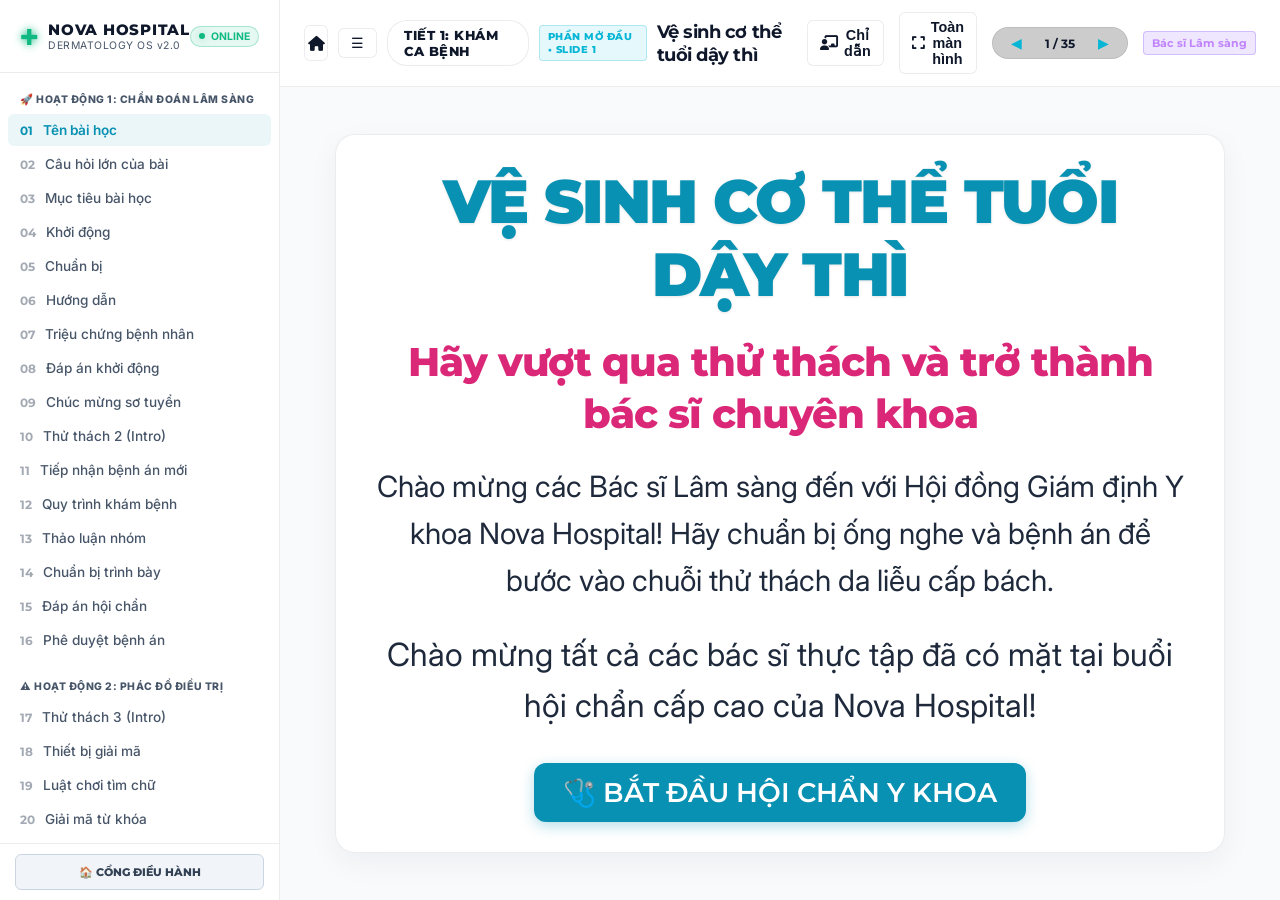
==== commit 6b5bf1fc: "fix: resolve layout misalignment and correct inline style syntax errors in puberty lessons" ====
--- a/puberty_tiet1.html
+++ b/puberty_tiet1.html
@@ -215,7 +215,7 @@
                 Chào mừng các Bác sĩ Lâm sàng đến với Hội đồng Giám định Y khoa Nova Hospital! 
                 Hãy chuẩn bị ống nghe và bệnh án để bước vào chuỗi thử thách da liễu cấp bách.
               </div>
-              <div class="content-text" style="font-size: 24pt !important color: #475569; margin-top: 1.5rem;">
+              <div class="content-text" style="font-size: 24pt !important; color: #475569; margin-top: 1.5rem;">
                 Chào mừng tất cả các bác sĩ thực tập đã có mặt tại buổi hội chẩn cấp cao của Nova Hospital!
               </div>
               <div style="margin-top: 2rem;">
@@ -229,10 +229,10 @@
         <section class="slide" id="slide-2">
           <div class="slide-layout flex-center-col text-center">
             <div class="slide-frame" style="max-width: 1050px; padding: 40px !important;">
-              <div class="badge-red" style="padding: 6px 14px; border-radius: 12px; font-size: 16pt !important font-weight: 900; display: inline-block; margin-bottom: 25px; text-transform: uppercase; letter-spacing: 1.5px; background: rgba(6, 182, 212, 0.15); border: 1.5px solid var(--cyan); color: var(--cyan);">❓ CÂU HỎI LỚN (BIG QUESTION)</div>
-              <h1 class="main-title" style="font-size: 46pt !important line-height: 1.3; margin-bottom: 30px;">CÂU HỎI LỚN CỦA BÀI HỌC</h1>
-              
-              <div class="content-text" style="max-width: 850px; margin: 0 auto 35px auto; font-size: 34pt !important font-weight: 900; color: #FFF; line-height: 1.6; padding: 35px 30px; background: rgba(6, 182, 212, 0.04); border: 2px dashed var(--cyan); border-radius: 16px; box-shadow: 0 0 20px rgba(0, 240, 255, 0.1);">
+              <div class="badge-red" style="padding: 6px 14px; border-radius: 12px; font-size: 16pt !important; font-weight: 900; display: inline-block; margin-bottom: 25px; text-transform: uppercase; letter-spacing: 1.5px; background: rgba(6, 182, 212, 0.15); border: 1.5px solid var(--cyan); color: var(--cyan);">❓ CÂU HỎI LỚN (BIG QUESTION)</div>
+              <h1 class="main-title" style="font-size: 46pt !important; line-height: 1.3; margin-bottom: 30px;">CÂU HỎI LỚN CỦA BÀI HỌC</h1>
+              
+              <div class="content-text" style="max-width: 850px; margin: 0 auto 35px auto; font-size: 34pt !important; font-weight: 900; color: #FFF; line-height: 1.6; padding: 35px 30px; background: rgba(6, 182, 212, 0.04); border: 2px dashed var(--cyan); border-radius: 16px; box-shadow: 0 0 20px rgba(0, 240, 255, 0.1);">
                 "Làm thế nào để cơ thể luôn sạch sẽ, thơm tho trong cả giai đoạn tuổi dậy thì?"
               </div>
               
@@ -335,7 +335,7 @@
                 <div class="patient-folder" style="width: 320px !important; cursor: default;">
                   <img src="symptom_acne.png" class="patient-img" alt="Su Acne">
                   <h3 style="color: #0891B2; margin-top: 5px; font-size: 28pt !important">Bạn SU</h3>
-                  <div style="text-align: left; font-size: 24pt !important margin-top: 10px; line-height: 1.4;">
+                  <div style="text-align: left; font-size: 24pt !important; margin-top: 10px; line-height: 1.4;">
                     <span class="badge-red" style="padding: 1px 6px; border-radius: 4px; font-size: 0.75rem; font-weight: 700;">MỤN SƯNG ĐỎ</span>
                     <div style="margin-top: 8px;">- <strong>Triệu chứng:</strong> Da mặt đổ nhiều dầu, xuất hiện nhiều nốt mụn đỏ sưng tấy trên trán.</div>
                     <div style="margin-top: 8px; color: #BE123C;">- <strong>Thói quen:</strong> Thường xuyên dùng tay bẩn sờ lên mặt, tự ý cạy và nặn mụn.</div>
@@ -346,7 +346,7 @@
                 <div class="patient-folder" style="width: 320px !important; cursor: default;">
                   <img src="symptom_sweat.png" class="patient-img" alt="Nam Sweat">
                   <h3 style="color: #DB2777; margin-top: 5px; font-size: 28pt !important">Bạn NAM</h3>
-                  <div style="text-align: left; font-size: 24pt !important margin-top: 10px; line-height: 1.4;">
+                  <div style="text-align: left; font-size: 24pt !important; margin-top: 10px; line-height: 1.4;">
                     <span class="badge-amber" style="padding: 1px 6px; border-radius: 4px; font-size: 0.75rem; font-weight: 700;">MÙI CHUA NÁCH</span>
                     <div style="margin-top: 8px;">- <strong>Triệu chứng:</strong> Vùng dưới cánh tay tiết nhiều mồ hôi và phát ra mùi chua nồng, khó chịu.</div>
                     <div style="margin-top: 8px; color: #B45309;">- <strong>Thói quen:</strong> Đá bóng xong không tắm ngay, chỉ lau qua người, mặc nguyên quần áo đẫm mồ hôi đi ngủ.</div>
@@ -357,7 +357,7 @@
                 <div class="patient-folder" style="width: 320px !important; cursor: default;">
                   <img src="symptom_dental.png" class="patient-img" alt="Kem Dental">
                   <h3 style="color: #8B5CF6; margin-top: 5px; font-size: 28pt !important">Bạn KEM</h3>
-                  <div style="text-align: left; font-size: 24pt !important margin-top: 10px; line-height: 1.4;">
+                  <div style="text-align: left; font-size: 24pt !important; margin-top: 10px; line-height: 1.4;">
                     <span class="badge-pink" style="padding: 1px 6px; border-radius: 4px; font-size: 0.75rem; font-weight: 700;">HÔI MIỆNG</span>
                     <div style="margin-top: 8px;">- <strong>Triệu chứng:</strong> Hơi thở bị hôi, có mùi khó chịu dù vẫn đánh răng hàng ngày.</div>
                     <div style="margin-top: 8px; color: #BE185D;">- <strong>Thói quen:</strong> Hay ăn đồ ngọt buổi tối, thường xuyên quên đánh răng, không cạo lưỡi và không súc miệng sau ăn ngọt.</div>
@@ -385,7 +385,7 @@
                 <div class="patient-folder" onclick="toggleFolder(this)" style="width: 320px !important;">
                   <img src="symptom_acne.png" class="patient-img" alt="Su">
                   <h3 style="color: #0891B2; margin-top: 5px; font-size: 24pt !important">Bệnh nhân SU</h3>
-                  <div class="patient-folder-content" style="font-size: 24pt !important line-height: 1.4;">
+                  <div class="patient-folder-content" style="font-size: 24pt !important; line-height: 1.4;">
                     - <strong>Chẩn đoán y khoa:</strong> Hoóc-môn tuổi dậy thì kích thích tuyến bã nhờn hoạt động mạnh gây thừa dầu, tắc lỗ chân lông. Việc dùng tay bẩn cạy mụn khiến vi khuẩn tấn công gây sưng viêm.
                   </div>
                 </div>
@@ -394,7 +394,7 @@
                 <div class="patient-folder" onclick="toggleFolder(this)" style="width: 320px !important;">
                   <img src="symptom_sweat.png" class="patient-img" alt="Nam">
                   <h3 style="color: #DB2777; margin-top: 5px; font-size: 24pt !important">Bệnh nhân NAM</h3>
-                  <div class="patient-folder-content" style="font-size: 24pt !important line-height: 1.4;">
+                  <div class="patient-folder-content" style="font-size: 24pt !important; line-height: 1.4;">
                     - <strong>Chẩn đoán y khoa:</strong> Hoóc-môn tuổi dậy thì kích hoạt tuyến mồ hôi đặc (apocrine) tiết ra protein và chất béo. Các chất tiết này bị vi khuẩn trên da phát triển phân hủy, dẫn đến mùi hôi chua.
                   </div>
                 </div>
@@ -403,7 +403,7 @@
                 <div class="patient-folder" onclick="toggleFolder(this)" style="width: 320px !important;">
                   <img src="symptom_dental.png" class="patient-img" alt="Kem">
                   <h3 style="color: #8B5CF6; margin-top: 5px; font-size: 24pt !important">Bệnh nhân KEM</h3>
-                  <div class="patient-folder-content" style="font-size: 24pt !important line-height: 1.4;">
+                  <div class="patient-folder-content" style="font-size: 24pt !important; line-height: 1.4;">
                     - <strong>Chẩn đoán y khoa:</strong> Thức ăn thừa và đường từ đồ ngọt tù đọng trong khoang miệng, kẽ răng và bề mặt lưỡi tạo môi trường lý tưởng cho vi khuẩn phát triển, phân hủy hữu cơ và sinh ra mùi hôi.
                   </div>
                 </div>
@@ -500,7 +500,7 @@
                 </div>
 
                 <!-- Patient info details card (No mechanism details!) -->
-                <div id="hospital-patient-details-box" style="width: 100%; text-align: left; padding: 15px; min-height: 180px; line-height: 1.5; font-size: 24pt !important border: 1px solid rgba(0,0,0,0.08); border-radius: 12px; margin-top: 1rem; background: #FFF;">
+                <div id="hospital-patient-details-box" style="width: 100%; text-align: left; padding: 15px; min-height: 180px; line-height: 1.5; font-size: 24pt !important; border: 1px solid rgba(0,0,0,0.08); border-radius: 12px; margin-top: 1rem; background: #FFF;">
                   <div id="shuffler-placeholder" style="text-align: center; color: #94A3B8; padding-top: 30px;">
                     🔍 Click chọn một thẻ bệnh nhân ở trên hoặc bấm nút Bốc thăm để xem hồ sơ lâm sàng chi tiết.
                   </div>
@@ -524,8 +524,8 @@
           <div class="slide-layout flex-center-col text-center">
             <div class="slide-frame">
               <div style="text-align: center; margin-bottom: 1.5rem;">
-                <span class="main-title" style="font-size: 46pt !important display: inline-block;">QUY TRÌNH KHÁM BỆNH</span>
-                <span class="sub-title" style="font-size: 28pt !important display: inline-block; margin-left: 15px;">- Yêu cầu thực hiện cho kíp trực</span>
+                <span class="main-title" style="font-size: 46pt !important; display: inline-block;">QUY TRÌNH KHÁM BỆNH</span>
+                <span class="sub-title" style="font-size: 28pt !important; display: inline-block; margin-left: 15px;">- Yêu cầu thực hiện cho kíp trực</span>
               </div>
               
               <div class="content-text" style="max-width: 950px; text-align: left; margin: 0 auto; display: flex; flex-direction: column; gap: 12px; font-size: 24pt !important">
@@ -591,7 +591,7 @@
               <h2 class="sub-title">Thảo luận nhóm và chuẩn bị trình bày</h2>
               
               <div class="content-text" style="max-width: 900px; margin: 0 auto; background: rgba(255, 255, 255, 0.9); padding: 25px; border-radius: 12px; border: 1px solid rgba(0,0,0,0.08); line-height: 1.6; text-align: left; font-size: 24pt !important">
-                <strong style="color: #0891B2; display: block; margin-bottom: 8px; font-size: 28pt !important text-align: center;">Mẫu câu báo cáo chuyên nghiệp:</strong>
+                <strong style="color: #0891B2; display: block; margin-bottom: 8px; font-size: 28pt !important; text-align: center;">Mẫu câu báo cáo chuyên nghiệp:</strong>
                 <div>- "Nhóm em chọn bệnh án của bạn..."</div>
                 <div>- "Bệnh nhân có triệu chứng là..."</div>
                 <div>- "Thói quen sinh hoạt chưa đúng là..."</div>
@@ -716,13 +716,13 @@
               <h2 class="sub-title">Giải mã câu hỏi điều hướng</h2>
               
               <div style="display: flex; justify-content: space-between; align-items: center; margin-bottom: 1rem; width: 100%; border-bottom: 1px solid rgba(0,0,0,0.08); padding-bottom: 10px;">
-                <span style="font-size: 24pt !important font-weight: bold; color: #0891B2;" id="hangman-round-text">Từ khóa 1 / 3</span>
+                <span style="font-size: 24pt !important; font-weight: bold; color: #0891B2;" id="hangman-round-text">Từ khóa 1 / 3</span>
                 <div class="game-heart-container" id="hangman-heart-container">
                   <!-- Hearts rendered dynamically -->
                 </div>
               </div>
 
-              <div style="background: rgba(0,0,0,0.02); padding: 15px; border-radius: 8px; border: 1px solid rgba(0,0,0,0.04); font-size: 24pt !important text-align: left; line-height: 1.5; width: 100%;">
+              <div style="background: rgba(0,0,0,0.02); padding: 15px; border-radius: 8px; border: 1px solid rgba(0,0,0,0.04); font-size: 24pt !important; text-align: left; line-height: 1.5; width: 100%;">
                 <strong style="color: #DB2777;">Gợi ý:</strong> <span id="hangman-clue-text">...</span>
               </div>
 
@@ -886,7 +886,7 @@
               <h1 class="main-title" style="margin-bottom: 0.5rem !important;">QUY TRÌNH LÀM SẠCH CHUẨN KHOA HỌC</h1>
               <h2 class="sub-title" style="margin-bottom: 1rem !important;">Tương tác: Sắp xếp thứ tự 8 bước tắm rửa</h2>
               
-              <p class="content-text" style="font-size: 24pt !important margin-bottom: 1.5rem;">- 👉 Click chọn một thẻ trong kho hàng bên dưới, sau đó click vào ô Bước trống để đặt thẻ.</p>
+              <p class="content-text" style="font-size: 24pt !important; margin-bottom: 1.5rem;">- 👉 Click chọn một thẻ trong kho hàng bên dưới, sau đó click vào ô Bước trống để đặt thẻ.</p>
               
               <div class="bathing-game-container">
                 <!-- 8 Slots -->
@@ -925,7 +925,7 @@
                   </div>
                 </div>
 
-                <div id="bathing-feedback" style="font-size: 24pt !important font-weight: bold; color: #475569; min-height: 25px; margin-top: 10px;"></div>
+                <div id="bathing-feedback" style="font-size: 24pt !important; font-weight: bold; color: #475569; min-height: 25px; margin-top: 10px;"></div>
 
                 <!-- Cards Bank -->
                 <div class="bathing-bank-row" id="bathing-bank-row">
@@ -1025,7 +1025,7 @@
               <h1 class="main-title" style="margin-bottom: 0.5rem !important;">Chơi trò chơi</h1>
               <h2 class="sub-title" style="margin-bottom: 1rem !important;">Phân loại hành động nên và không nên làm để cơ thể sạch sẽ, thơm tho</h2>
               
-              <p class="content-text" style="font-size: 24pt !important margin-bottom: 1.5rem;">- 👉 Click chọn một thẻ hành vi bên dưới, sau đó click chọn cột Nên hoặc Không nên để phân loại.</p>
+              <p class="content-text" style="font-size: 24pt !important; margin-bottom: 1.5rem;">- 👉 Click chọn một thẻ hành vi bên dưới, sau đó click chọn cột Nên hoặc Không nên để phân loại.</p>
 
               <div class="tchart-game-container">
                 <!-- Card bank -->
@@ -1033,7 +1033,7 @@
                   <!-- Populated by JS -->
                 </div>
 
-                <div id="tchart-feedback" style="font-size: 24pt !important font-weight: bold; color: #475569; min-height: 25px; margin-top: 5px;"></div>
+                <div id="tchart-feedback" style="font-size: 24pt !important; font-weight: bold; color: #475569; min-height: 25px; margin-top: 5px;"></div>
 
                 <!-- Two columns -->
                 <div class="t-chart-container" style="margin-top: 1rem;">
@@ -1072,9 +1072,9 @@
               
               <div class="content-text" style="max-width: 950px; margin: 0 auto; background: rgba(255, 255, 255, 0.95); border: 2px solid #DB2777; padding: 30px; border-radius: 16px; box-shadow: 0 8px 30px rgba(0,0,0,0.05); text-align: left;">
                 <span style="font-size: 4rem; display: block; margin-bottom: 10px; text-align: center;">👑</span>
-                <strong style="font-size: 34pt !important color: #DB2777; display: block; margin-bottom: 15px; text-align: center;">🎉 Nhiệt liệt chúc mừng tất cả các bác sĩ đã vượt qua kỳ thi và chính thức được sắc phong thành Bác sĩ Chuyên khoa Da liễu!</strong>
+                <strong style="font-size: 34pt !important; color: #DB2777; display: block; margin-bottom: 15px; text-align: center;">🎉 Nhiệt liệt chúc mừng tất cả các bác sĩ đã vượt qua kỳ thi và chính thức được sắc phong thành Bác sĩ Chuyên khoa Da liễu!</strong>
                 
-                <p style="font-size: 28pt !important line-height: 1.6; color: #1E293B; margin: 0;">
+                <p style="font-size: 28pt !important; line-height: 1.6; color: #1E293B; margin: 0;">
                   - <strong>Thông điệp cốt lõi:</strong> Để giữ cơ thể luôn sạch thơm và tự tin, hãy vệ sinh kỹ vùng mụn/vi khuẩn bằng sản phẩm pH 5.5, dùng lăn khử mùi đúng lúc da khô và thay mới đồ lót, tất chân mỗi ngày!
                 </p>
               </div>
--- a/puberty_style.css
+++ b/puberty_style.css
@@ -4614,3 +4614,48 @@
 .guide-slide .slide-header .slide-title {
   font-size: 34pt !important;
 }
+
+
+/* ==========================================================================
+   LAYOUT SAFETY: PREVENT SLIDE OVERFLOW (Fix lech man hinh)
+   ========================================================================== */
+/* Ensure no horizontal overflow at any level */
+body, .app-container, .main-content, .slides-viewport {
+  overflow-x: hidden !important;
+  max-width: 100vw;
+}
+
+/* Ensure .slide sections never overflow their parent */
+section.slide {
+  overflow-x: hidden !important;
+  box-sizing: border-box !important;
+  max-width: 100% !important;
+}
+
+/* Constrain slide-frame so max-width never exceeds available viewport */
+.slide-frame {
+  box-sizing: border-box !important;
+  max-width: min(var(--slide-frame-max, 1100px), 100%) !important;
+  overflow-x: hidden !important;
+}
+
+/* Mystery layout responsive: collapse to 1 column on narrow viewports */
+.mystery-layout,
+.grid-2col {
+  box-sizing: border-box !important;
+  overflow-x: hidden !important;
+}
+
+/* Slide content: word-wrap so long answers don't push width */
+.answer-text,
+.slide-frame p,
+.slide-frame li,
+.slide-frame td,
+.slide-frame th,
+.slide-frame h1,
+.slide-frame h2,
+.slide-frame h3,
+.slide-frame h4 {
+  word-wrap: break-word !important;
+  overflow-wrap: break-word !important;
+}
